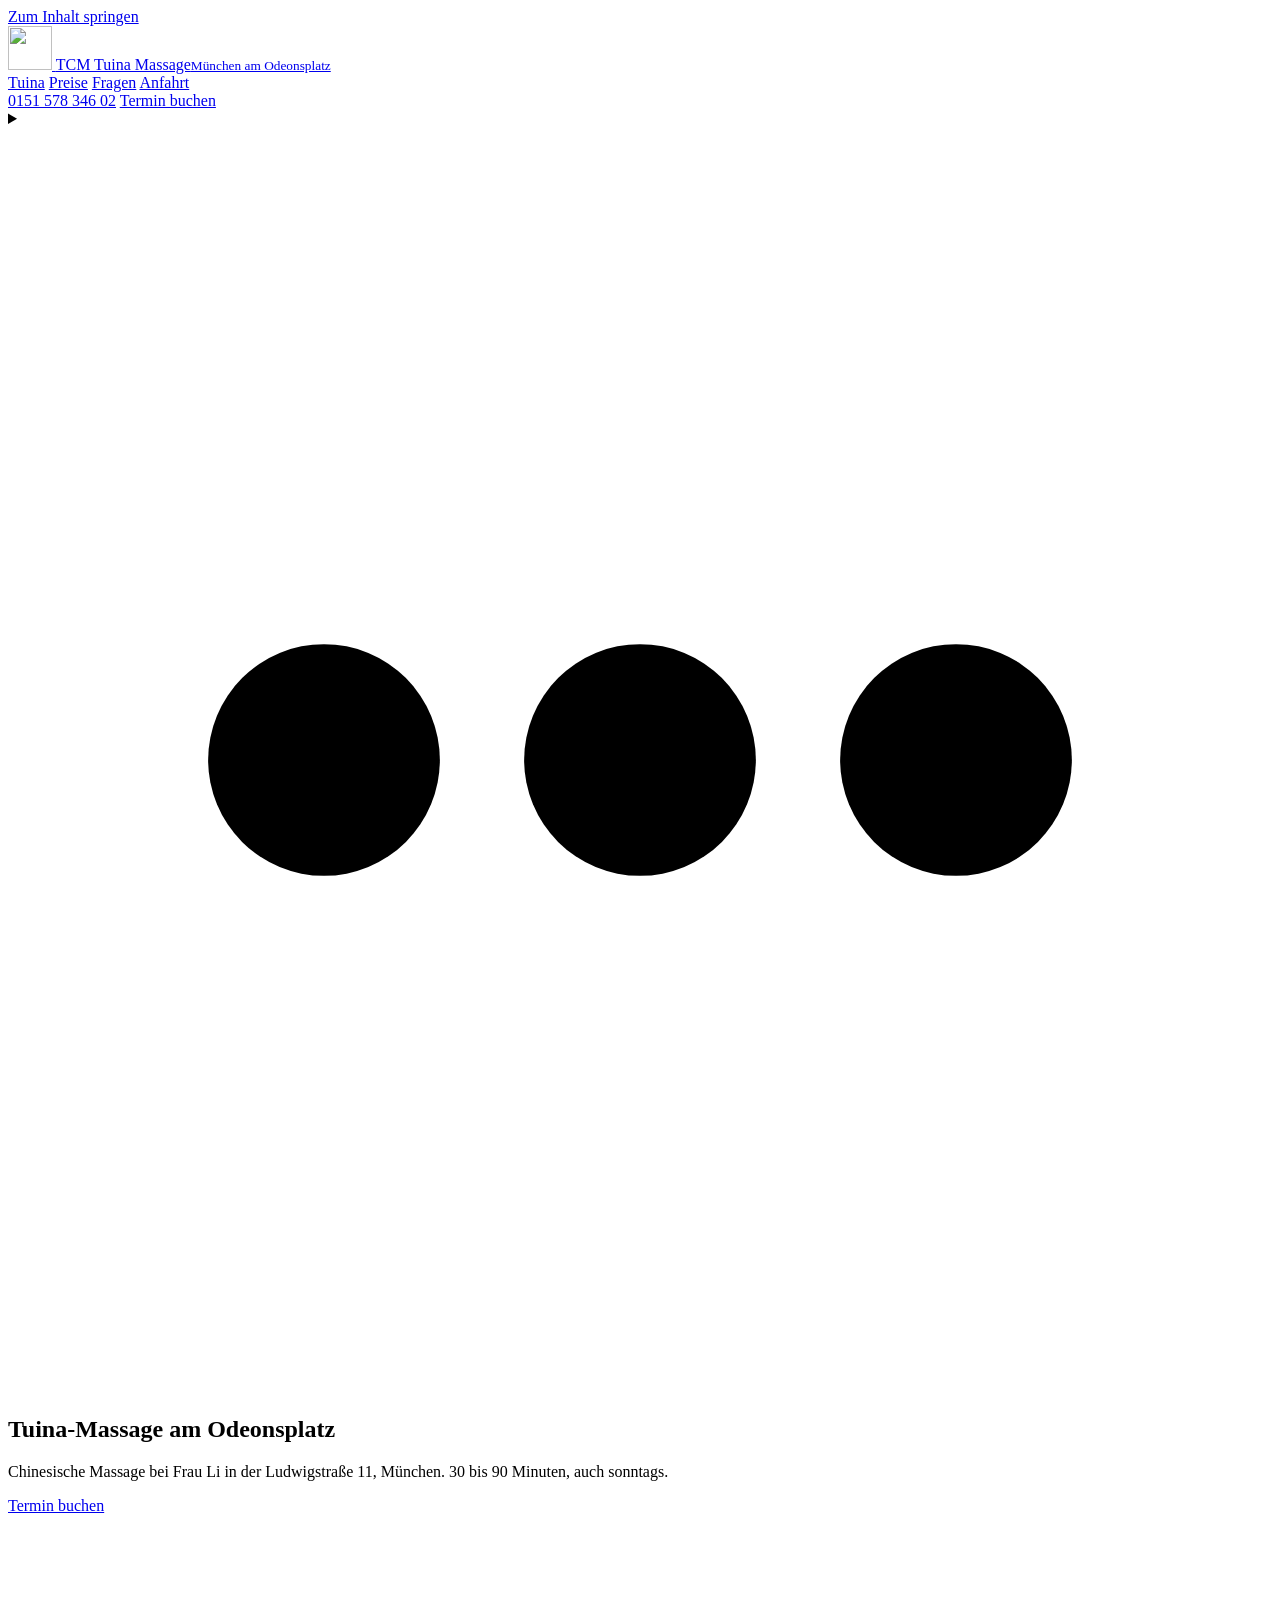
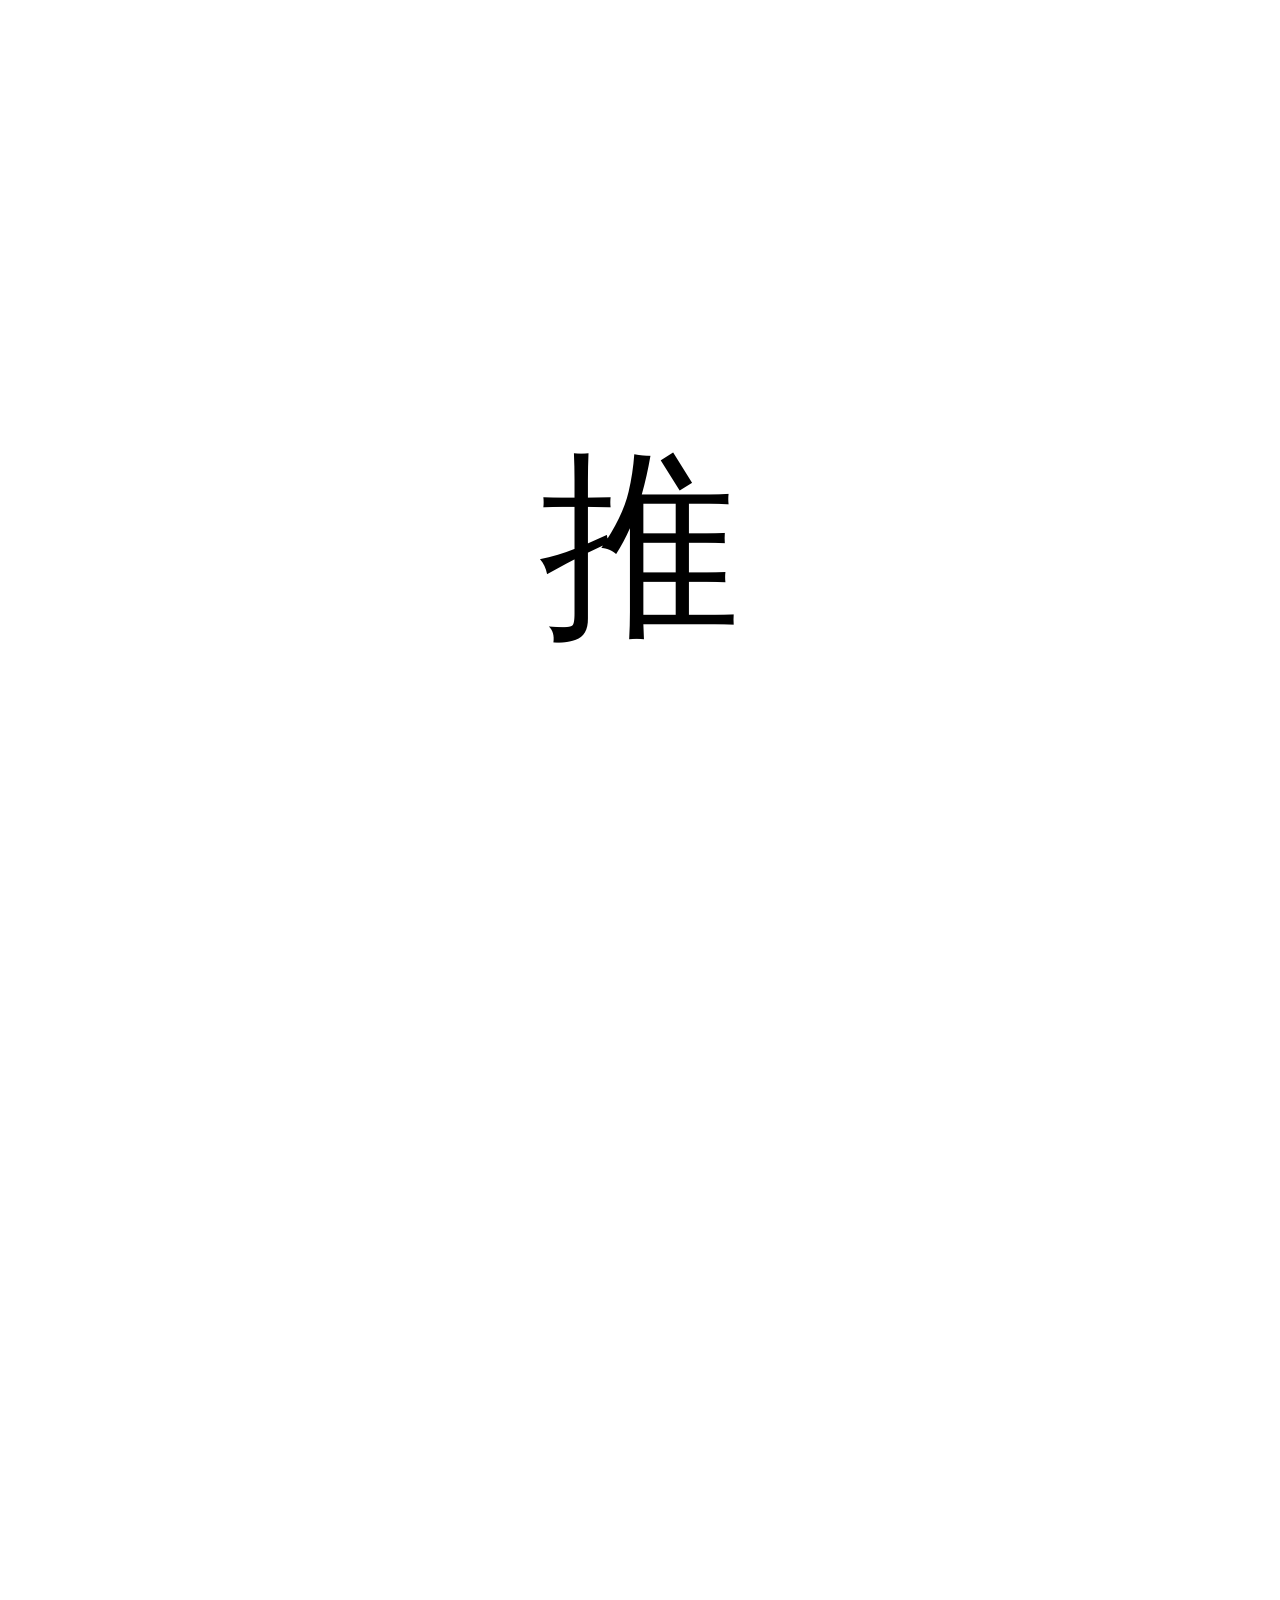
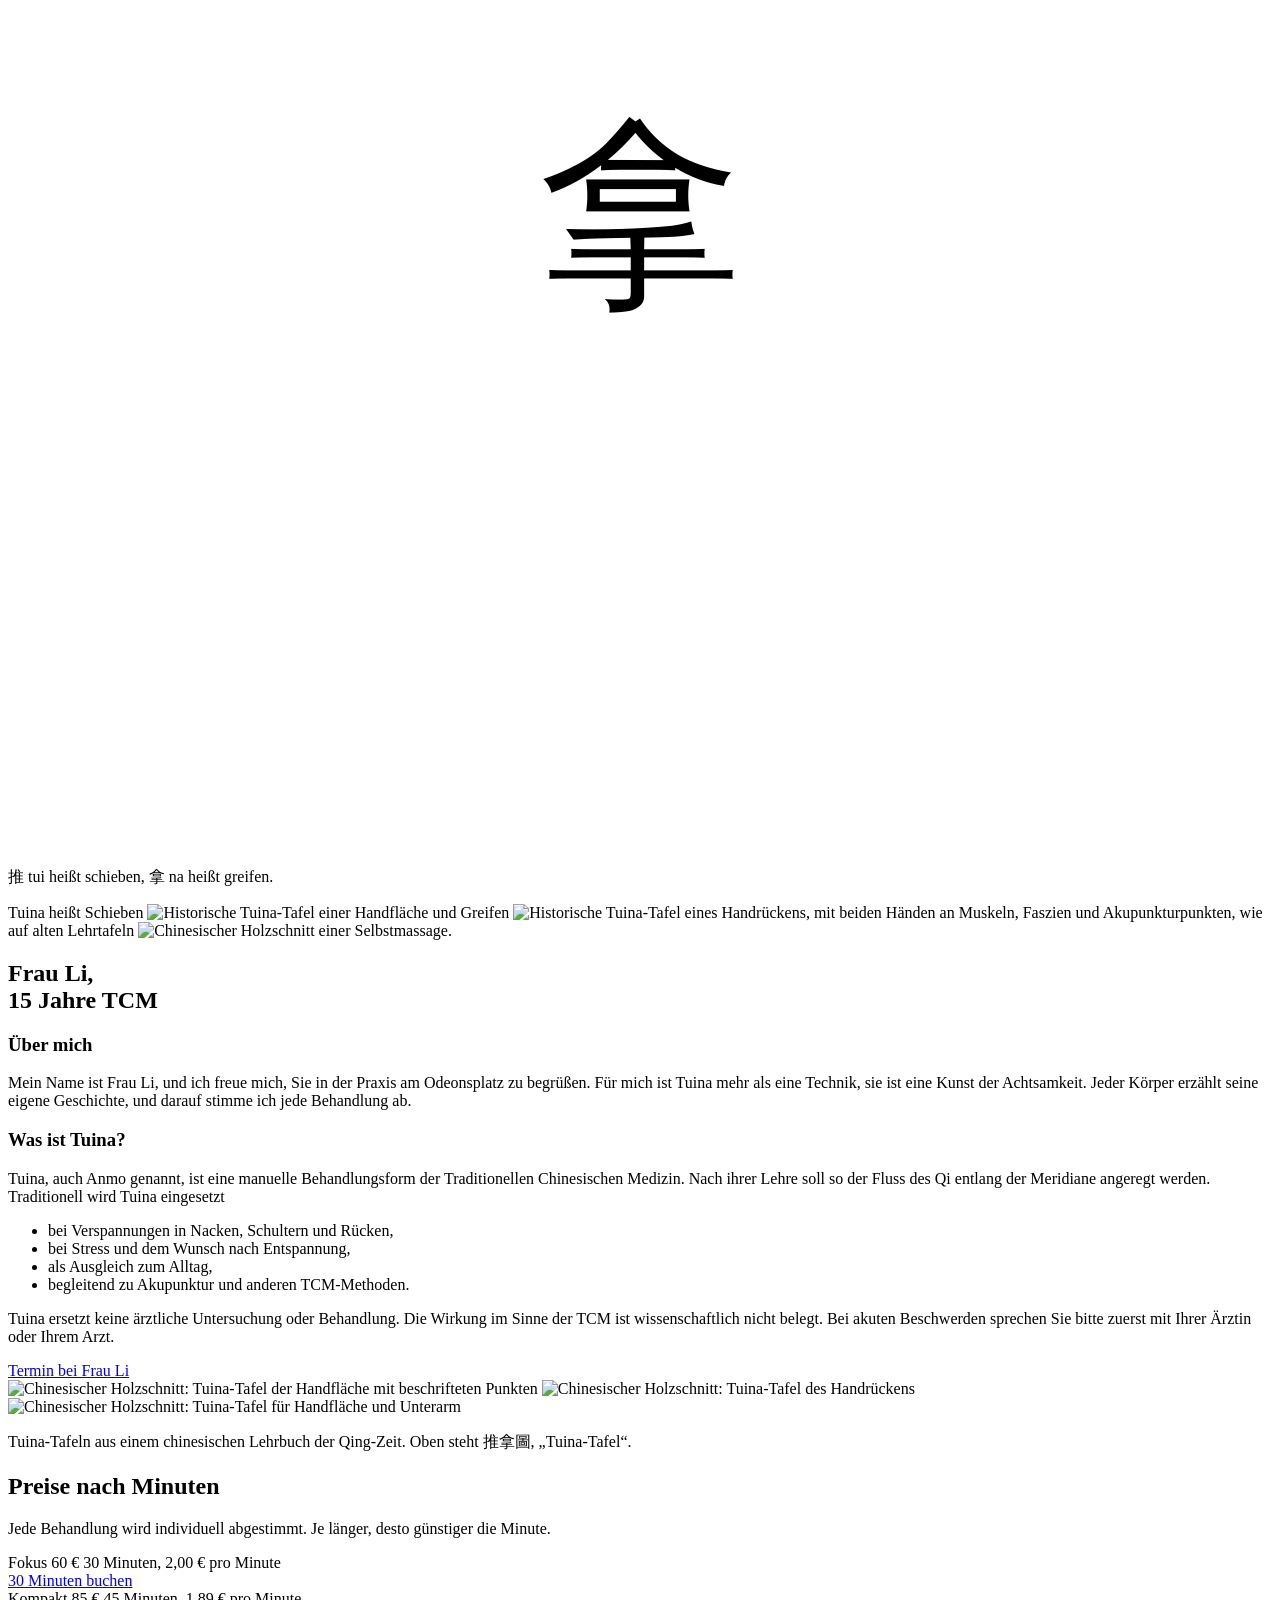
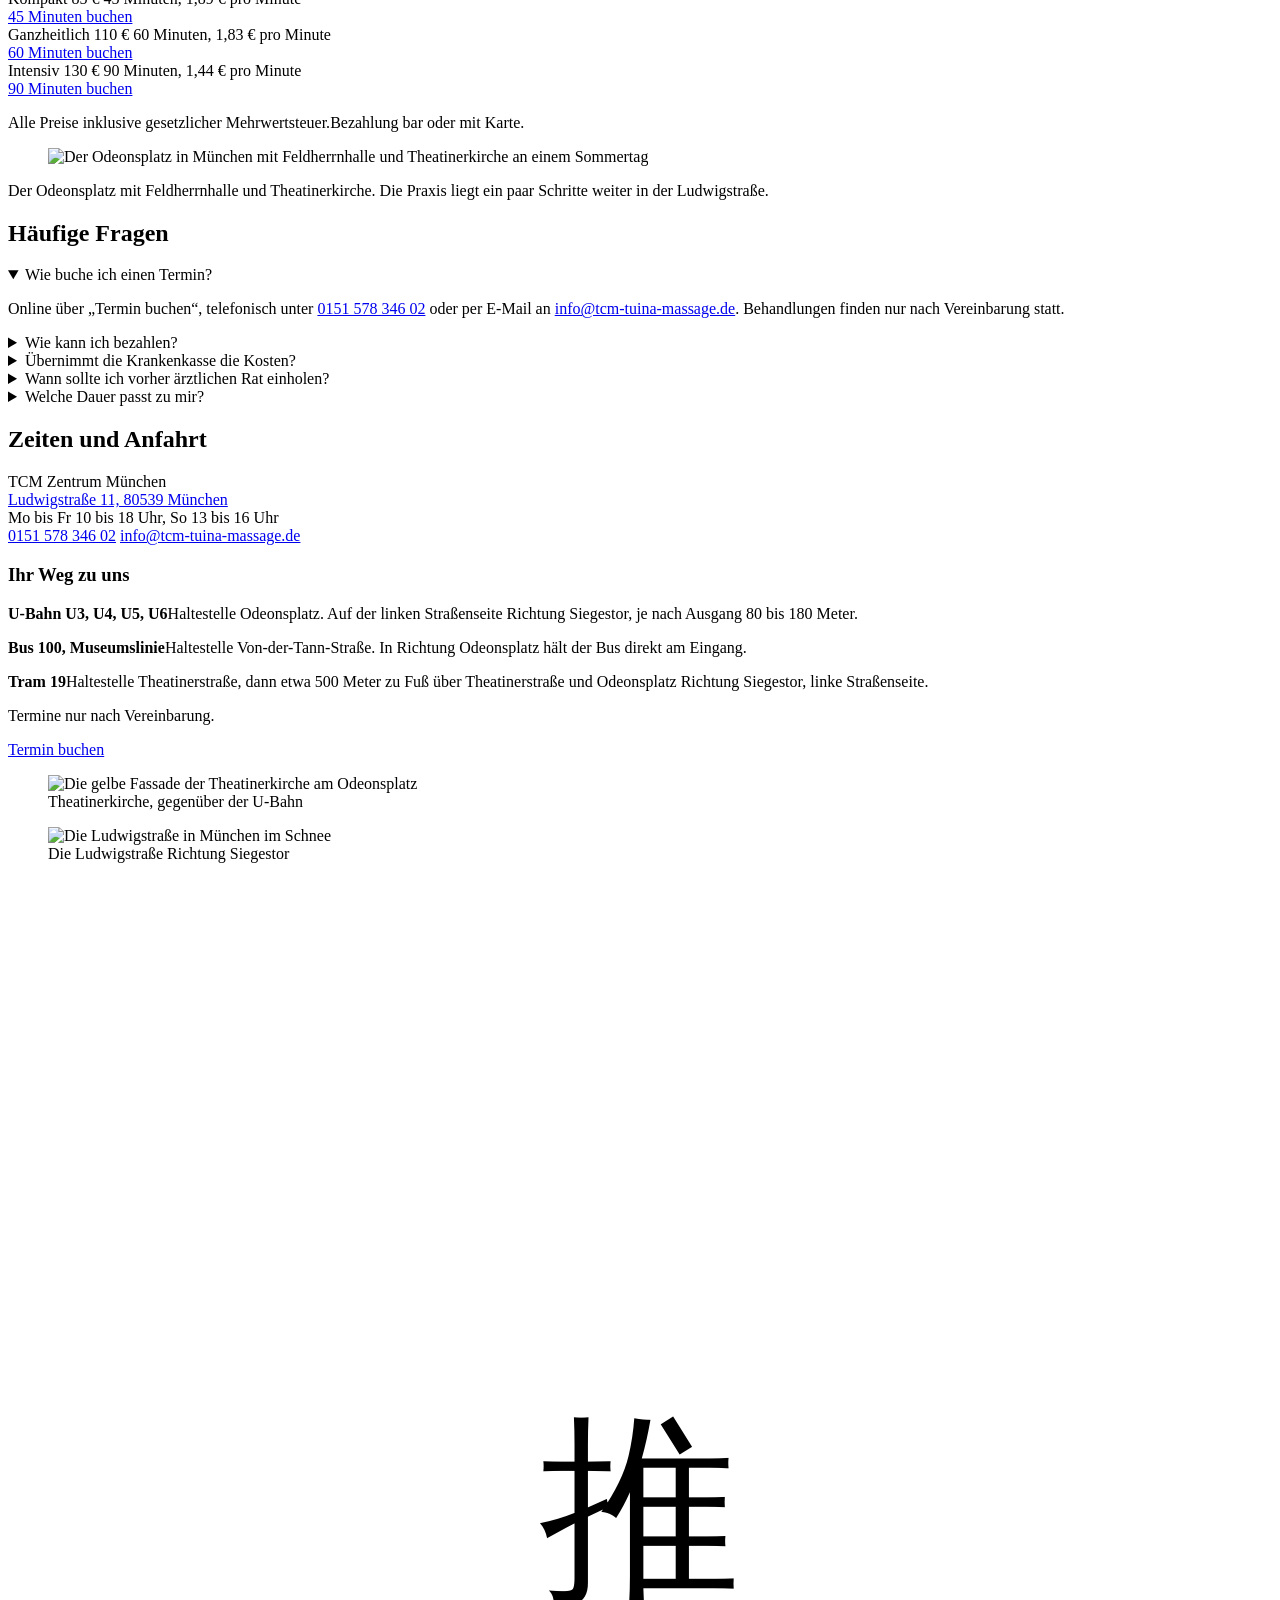
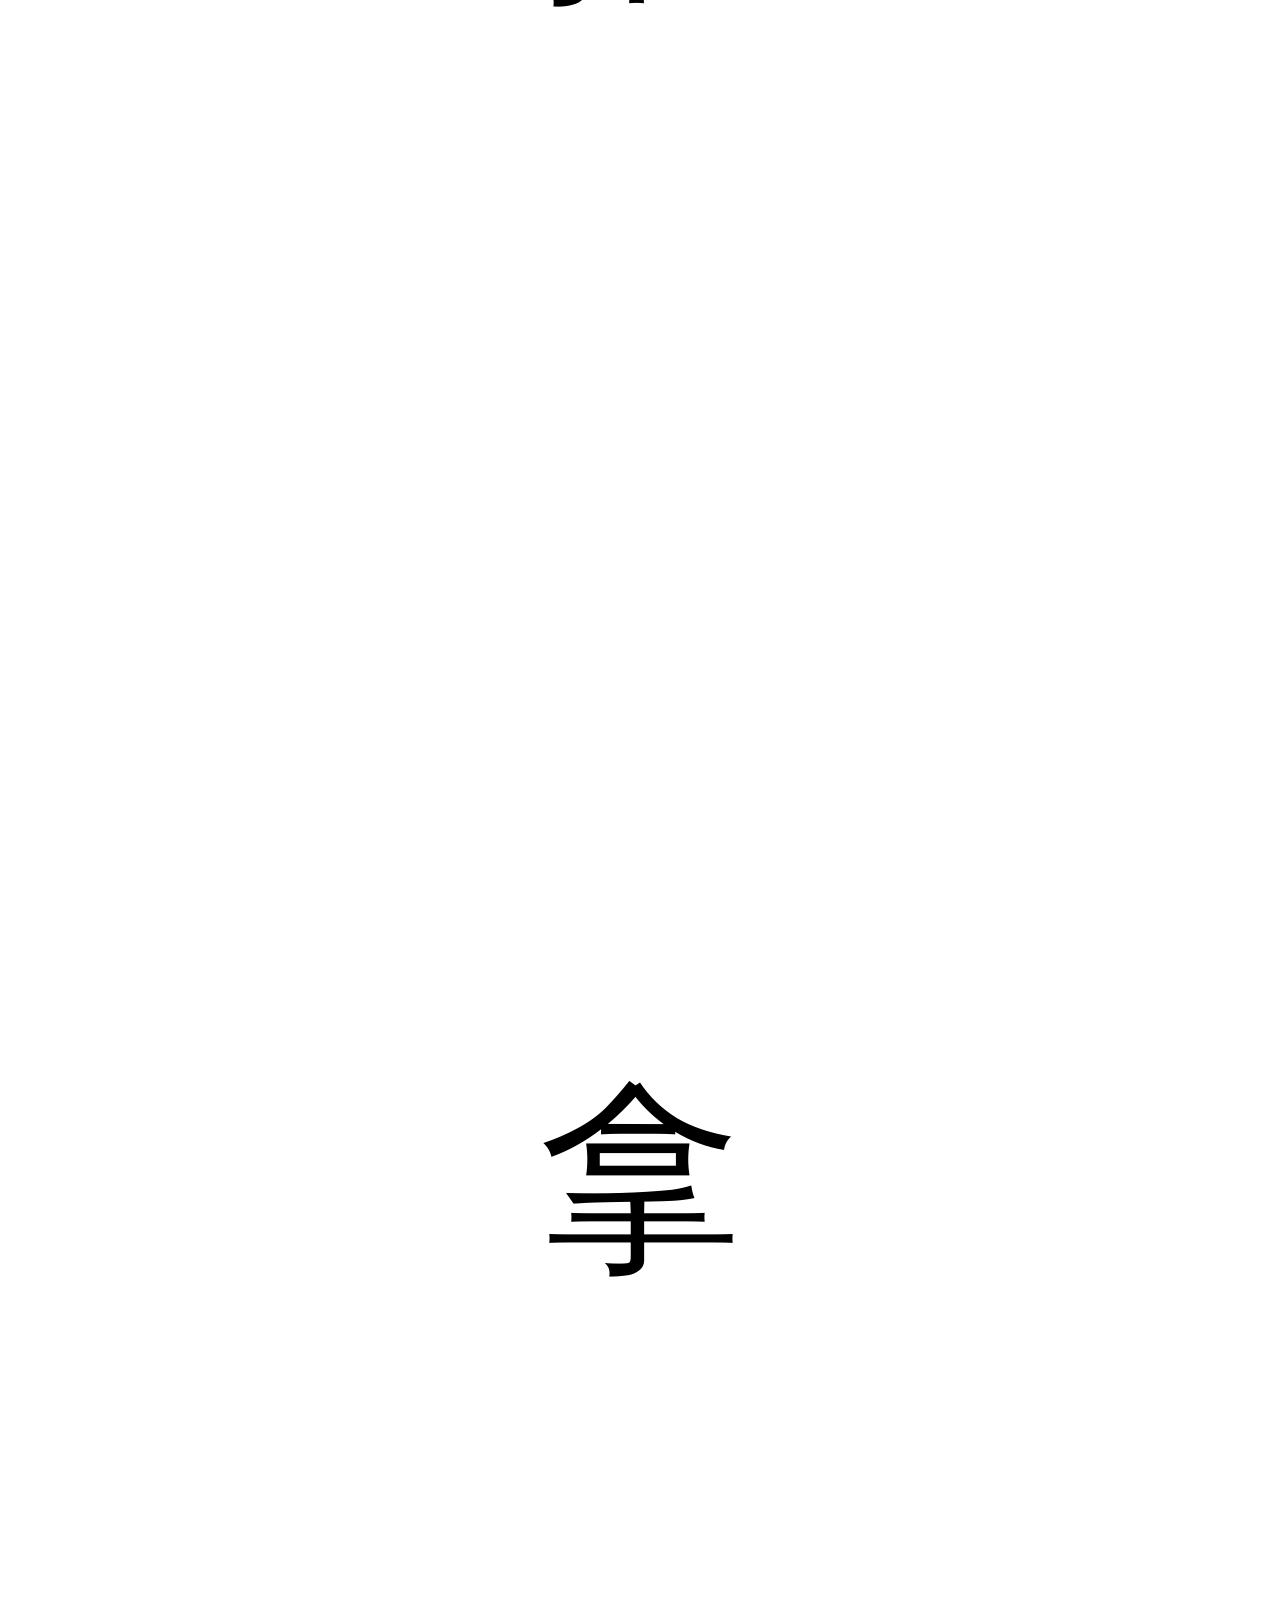
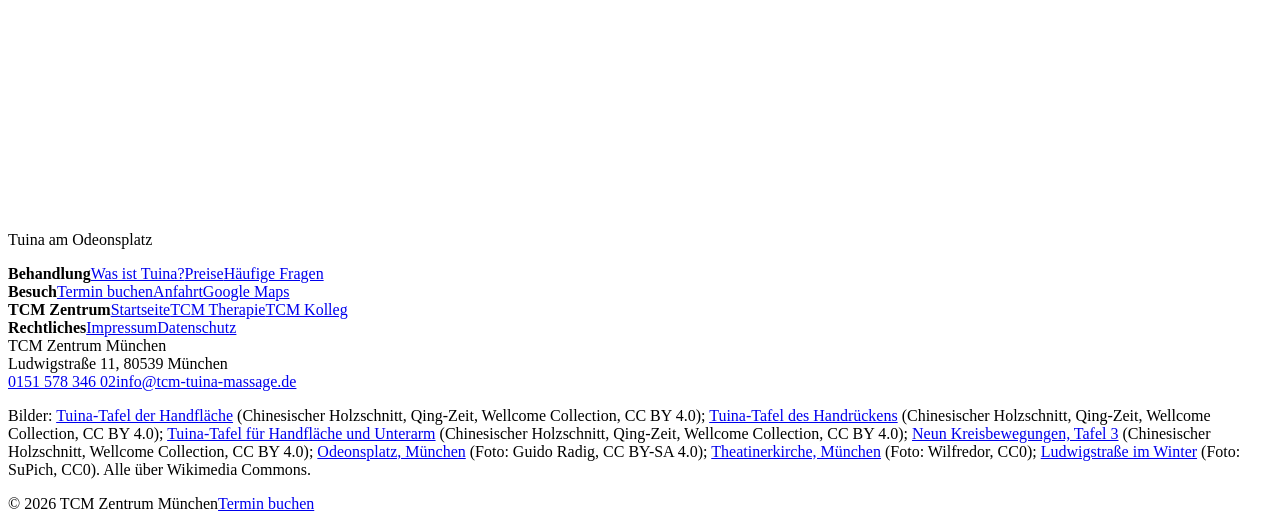
==== Website_1/index.html @ 33ef4fcd "Add files via upload" ====
<!doctype html>
<html lang="de">
<head>
<meta charset="utf-8">
<meta name="viewport" content="width=device-width, initial-scale=1">
<title>Tuina-Massage München am Odeonsplatz | TCM Zentrum München</title>
<meta name="description" content="Chinesische Tuina-Massage bei Frau Li in der Ludwigstraße 11 am Odeonsplatz. 30 bis 90 Minuten, online oder telefonisch buchen.">
<link rel="canonical" href="https://tcm-tuina-massage.de/">
<meta property="og:title" content="Tuina-Massage München am Odeonsplatz | TCM Zentrum München">
<meta property="og:description" content="Chinesische Tuina-Massage bei Frau Li in der Ludwigstraße 11 am Odeonsplatz. 30 bis 90 Minuten, online oder telefonisch buchen.">
<meta property="og:image" content="https://tcm-tuina-massage.de/assets/img/odeonsplatz.jpg">
<meta property="og:locale" content="de_DE">
<meta name="theme-color" content="#eef0f1">
<link rel="icon" href="/assets/img/tuina-logo.svg" type="image/svg+xml">
<link rel="preload" href="/assets/fonts/bricolage-latin-wght-normal.woff2" as="font" type="font/woff2" crossorigin>
<link rel="stylesheet" href="/assets/style.css">
<script type="application/ld+json">
{
  "@context": "https://schema.org",
  "@type": "HealthAndBeautyBusiness",
  "name": "TCM Tuina Massage im TCM Zentrum München",
  "url": "https://tcm-tuina-massage.de/",
  "image": "https://tcm-tuina-massage.de/assets/img/odeonsplatz.jpg",
  "logo": "https://tcm-tuina-massage.de/assets/img/tuina-logo.svg",
  "telephone": "+49 151 57834602",
  "email": "info@tcm-tuina-massage.de",
  "priceRange": "60 € bis 130 €",
  "paymentAccepted": "Bargeld, Karte",
  "address": { "@type": "PostalAddress", "streetAddress": "Ludwigstraße 11", "postalCode": "80539", "addressLocality": "München", "addressCountry": "DE" },
  "geo": { "@type": "GeoCoordinates", "latitude": 48.14502562430879, "longitude": 11.57844559690281 },
  "openingHoursSpecification": [
    { "@type": "OpeningHoursSpecification", "dayOfWeek": ["Monday","Tuesday","Wednesday","Thursday","Friday"], "opens": "10:00", "closes": "18:00" },
    { "@type": "OpeningHoursSpecification", "dayOfWeek": "Sunday", "opens": "13:00", "closes": "16:00" }
  ]
}
</script>
</head>
<body>
<a class="skip" href="#inhalt">Zum Inhalt springen</a>
<header class="site-head">
  <a class="mark" href="/" aria-label="TCM Tuina Massage, Startseite">
    <img src="/assets/img/tuina-logo.svg" alt="" width="44" height="44">
    <span>TCM Tuina Massage<small>München am Odeonsplatz</small></span>
  </a>
  <nav class="head-links" aria-label="Hauptnavigation">
    <a href="/#tuina">Tuina</a>
    <a href="/#preise">Preise</a>
    <a href="/#fragen">Fragen</a>
    <a href="/#anfahrt">Anfahrt</a>
  </nav>
  <a class="head-tel" href="tel:+4915157834602">0151 578 346 02</a>
  <a class="btn" href="/booking/" data-booking>Termin buchen</a>
  <details class="menu">
    <summary aria-label="Menü"><svg viewBox="0 0 24 24" fill="currentColor" aria-hidden="true"><circle cx="6" cy="12" r="2.2"/><circle cx="12" cy="12" r="2.2"/><circle cx="18" cy="12" r="2.2"/></svg></summary>
    <nav class="menu-panel" aria-label="Menü">
      <a href="/#tuina">Was ist Tuina?</a>
      <a href="/#preise">Preise</a>
      <a href="/#fragen">Häufige Fragen</a>
      <a href="/#anfahrt">Zeiten und Anfahrt</a>
      <a href="/booking/">Termin buchen</a>
      <a href="tel:+4915157834602">Anrufen: 0151 578 346 02</a>
      <span class="sep"></span>
      <a href="https://tcm-muenchen.com/">TCM Zentrum München</a>
      <a href="https://tcm-muenchen.com/tcm">TCM Therapie</a>
      <a href="https://tcm-muenchen.com/tcm-kolleg">TCM Kolleg</a>
      <span class="sep"></span>
      <a href="/impressum/">Impressum</a>
      <a href="/datenschutz/">Datenschutz</a>
    </nav>
  </details>
</header>
<main id="inhalt">

  <section class="hero" aria-labelledby="titel">
    <div class="hero-text">
      <h1 id="titel">Tuina-Massage am Odeonsplatz</h1>
      <p>Chinesische Massage bei Frau Li in der Ludwigstraße 11, München. 30 bis 90 Minuten, auch sonntags.</p>
      <a class="btn" href="/booking/" data-booking>Termin buchen</a>
    </div>
    <div class="orbs" aria-hidden="true">
      <div class="orb orb-tui"><svg class="glyph g-tui" viewBox="0 0 100 100" aria-hidden="true"><text x="50" y="50" text-anchor="middle" dominant-baseline="central">推</text></svg></div>
      <div class="orb orb-na"><svg class="glyph g-na" viewBox="0 0 100 100" aria-hidden="true"><text x="50" y="50" text-anchor="middle" dominant-baseline="central">拿</text></svg></div>
    </div>
    <p class="orb-key"><span class="han">推</span> tui heißt schieben, <span class="han">拿</span> na heißt greifen.</p>
  </section>

  <section class="statement" id="tuina" aria-label="Was Tuina bedeutet">
    <p data-reveal><span>Tuina heißt Schieben <span class="inline-pic"><img src="/assets/img/tuina-tafel-handflaeche.jpg" alt="Historische Tuina-Tafel einer Handfläche" width="80" height="80" style="object-position:50% 42%" loading="lazy" decoding="async"></span> und Greifen <span class="inline-pic"><img src="/assets/img/tuina-tafel-handruecken.jpg" alt="Historische Tuina-Tafel eines Handrückens" width="80" height="80" style="object-position:50% 38%" loading="lazy" decoding="async"></span>, mit beiden Händen an Muskeln, Faszien und Akupunkturpunkten, wie auf alten Lehrtafeln <span class="inline-pic"><img src="/assets/img/holzschnitt-selbstmassage.jpg" alt="Chinesischer Holzschnitt einer Selbstmassage" width="80" height="80" style="object-position:50% 45%" loading="lazy" decoding="async"></span>.</span></p>
  </section>

  <section class="panel" aria-labelledby="li">
    <h2 id="li">Frau Li,<br>15 Jahre TCM</h2>
    <div class="panel-text" data-reveal>
      <div>
        <h3>Über mich</h3>
        <p>Mein Name ist Frau Li, und ich freue mich, Sie in der Praxis am Odeonsplatz zu begrüßen. Für mich ist Tuina mehr als eine Technik, sie ist eine Kunst der Achtsamkeit. Jeder Körper erzählt seine eigene Geschichte, und darauf stimme ich jede Behandlung ab.</p>
      </div>
      <div>
        <h3>Was ist Tuina?</h3>
        <p>Tuina, auch Anmo genannt, ist eine manuelle Behandlungsform der Traditionellen Chinesischen Medizin. Nach ihrer Lehre soll so der Fluss des Qi entlang der Meridiane angeregt werden. Traditionell wird Tuina eingesetzt</p>
        <ul class="points">
          <li>bei Verspannungen in Nacken, Schultern und Rücken,</li>
          <li>bei Stress und dem Wunsch nach Entspannung,</li>
          <li>als Ausgleich zum Alltag,</li>
          <li>begleitend zu Akupunktur und anderen TCM-Methoden.</li>
        </ul>
        <p class="note">Tuina ersetzt keine ärztliche Untersuchung oder Behandlung. Die Wirkung im Sinne der TCM ist wissenschaftlich nicht belegt. Bei akuten Beschwerden sprechen Sie bitte zuerst mit Ihrer Ärztin oder Ihrem Arzt.</p>
      </div>
      <a class="btn btn-light" href="/booking/" data-booking>Termin bei Frau Li</a>
    </div>
    <div class="chart" data-crossfade>
      <img src="/assets/img/tuina-tafel-handflaeche.jpg" alt="Chinesischer Holzschnitt: Tuina-Tafel der Handfläche mit beschrifteten Punkten" width="933" height="1400" loading="lazy" decoding="async">
      <img src="/assets/img/tuina-tafel-handruecken.jpg" alt="Chinesischer Holzschnitt: Tuina-Tafel des Handrückens" width="933" height="1400" loading="lazy" decoding="async">
      <img src="/assets/img/tuina-tafel-unterarm.jpg" alt="Chinesischer Holzschnitt: Tuina-Tafel für Handfläche und Unterarm" width="933" height="1400" loading="lazy" decoding="async">
    </div>
    <p class="chart-caption">Tuina-Tafeln aus einem chinesischen Lehrbuch der Qing-Zeit. Oben steht <span class="han">推拿圖</span>, „Tuina-Tafel“.</p>
  </section>

  <section class="prices" id="preise" aria-labelledby="preise-titel">
    <div class="price-row" data-reveal>
      <div class="price-head">
        <h2 id="preise-titel">Preise nach Minuten</h2>
        <p>Jede Behandlung wird individuell abgestimmt. Je länger, desto günstiger die Minute.</p>
      </div>
      <div class="tile t30">
        <div class="tile-body">
          <span class="name">Fokus</span>
          <span class="amount">60 €</span>
          <span class="per">30 Minuten, 2,00 € pro Minute</span>
        </div>
        <a class="tile-btn" href="/booking/" data-booking>30 Minuten buchen</a>
      </div>
      <div class="tile t45">
        <div class="tile-body">
          <span class="name">Kompakt</span>
          <span class="amount">85 €</span>
          <span class="per">45 Minuten, 1,89 € pro Minute</span>
        </div>
        <a class="tile-btn" href="/booking/" data-booking>45 Minuten buchen</a>
      </div>
      <div class="tile t60">
        <div class="tile-body">
          <span class="name">Ganzheitlich</span>
          <span class="amount">110 €</span>
          <span class="per">60 Minuten, 1,83 € pro Minute</span>
        </div>
        <a class="tile-btn" href="/booking/" data-booking>60 Minuten buchen</a>
      </div>
      <div class="tile t90">
        <div class="tile-body">
          <span class="name">Intensiv</span>
          <span class="amount">130 €</span>
          <span class="per">90 Minuten, 1,44 € pro Minute</span>
        </div>
        <a class="tile-btn" href="/booking/" data-booking>90 Minuten buchen</a>
      </div>
    </div>
    <p class="price-foot"><span>Alle Preise inklusive gesetzlicher Mehrwertsteuer.</span><span>Bezahlung bar oder mit Karte.</span></p>
  </section>

  <figure class="band">
    <img src="/assets/img/odeonsplatz.jpg" alt="Der Odeonsplatz in München mit Feldherrnhalle und Theatinerkirche an einem Sommertag" width="1800" height="880" loading="lazy" decoding="async">
  </figure>
  <p class="price-foot band-note">Der Odeonsplatz mit Feldherrnhalle und Theatinerkirche. Die Praxis liegt ein paar Schritte weiter in der Ludwigstraße.</p>

  <section class="faq" id="fragen" aria-labelledby="fragen-titel">
    <div class="faq-inner">
      <h2 id="fragen-titel">Häufige Fragen</h2>
      <div class="cards" data-reveal>
        <div class="card"><span class="tab" aria-hidden="true"></span>
          <details name="fragen" open><summary>Wie buche ich einen Termin?</summary><p>Online über „Termin buchen“, telefonisch unter <a href="tel:+4915157834602">0151 578 346 02</a> oder per E-Mail an <a href="mailto:info@tcm-tuina-massage.de">info@tcm-tuina-massage.de</a>. Behandlungen finden nur nach Vereinbarung statt.</p></details>
        </div>
        <div class="card"><span class="tab" aria-hidden="true"></span>
          <details name="fragen"><summary>Wie kann ich bezahlen?</summary><p>Direkt in der Praxis, bar oder mit Karte. Alle Preise enthalten die gesetzliche Mehrwertsteuer.</p></details>
        </div>
        <div class="card"><span class="tab" aria-hidden="true"></span>
          <details name="fragen"><summary>Übernimmt die Krankenkasse die Kosten?</summary><p>Gesetzliche Krankenkassen übernehmen die Kosten für eine Tuina-Massage in der Regel nicht. Ob eine private Kranken- oder Zusatzversicherung einen Teil erstattet, erfahren Sie direkt bei Ihrer Versicherung.</p></details>
        </div>
        <div class="card"><span class="tab" aria-hidden="true"></span>
          <details name="fragen"><summary>Wann sollte ich vorher ärztlichen Rat einholen?</summary><p>Bei Fieber, akuten Entzündungen, frischen Verletzungen, Hauterkrankungen im Behandlungsbereich, in der Schwangerschaft oder bei ernsthaften Vorerkrankungen klären Sie bitte vor dem Termin mit Ihrer Ärztin oder Ihrem Arzt, ob eine Massage für Sie geeignet ist.</p></details>
        </div>
        <div class="card"><span class="tab" aria-hidden="true"></span>
          <details name="fragen"><summary>Welche Dauer passt zu mir?</summary><p>30 Minuten eignen sich, wenn Sie sich auf einen Bereich konzentrieren möchten. Mit 60 oder 90 Minuten bleibt Zeit für eine ganzheitliche Behandlung. Am Telefon beraten wir Sie gern.</p></details>
        </div>
      </div>
    </div>
  </section>

  <section class="visit" id="anfahrt" aria-labelledby="anfahrt-titel">
    <h2 id="anfahrt-titel">Zeiten und Anfahrt</h2>
    <div class="rows" data-reveal>
      <div class="row">TCM Zentrum München</div>
      <a href="https://www.google.de/maps/place/48.14502562430879N+11.57844559690281E" rel="noopener">Ludwigstraße 11, 80539 München</a>
      <div class="row row-hours"><span>Mo bis Fr 10 bis 18 Uhr, So 13 bis 16 Uhr</span><span class="today" data-today hidden></span></div>
      <a href="tel:+4915157834602">0151 578 346 02</a>
      <a href="mailto:info@tcm-tuina-massage.de">info@tcm-tuina-massage.de</a>
    </div>
    <div class="way">
      <div class="way-text" data-reveal>
        <h3>Ihr Weg zu uns</h3>
        <p><b>U-Bahn U3, U4, U5, U6</b>Haltestelle Odeonsplatz. Auf der linken Straßenseite Richtung Siegestor, je nach Ausgang 80 bis 180 Meter.</p>
        <p><b>Bus 100, Museumslinie</b>Haltestelle Von-der-Tann-Straße. In Richtung Odeonsplatz hält der Bus direkt am Eingang.</p>
        <p><b>Tram 19</b>Haltestelle Theatinerstraße, dann etwa 500 Meter zu Fuß über Theatinerstraße und Odeonsplatz Richtung Siegestor, linke Straßenseite.</p>
        <p>Termine nur nach Vereinbarung.</p>
        <a class="btn" href="/booking/" data-booking>Termin buchen</a>
      </div>
      <div class="way-pics" data-reveal>
        <figure><div class="circle"><img src="/assets/img/theatinerkirche.jpg" alt="Die gelbe Fassade der Theatinerkirche am Odeonsplatz" width="1215" height="1400" loading="lazy" decoding="async"></div><figcaption>Theatinerkirche, gegenüber der U-Bahn</figcaption></figure>
        <figure><div class="circle"><img src="/assets/img/ludwigstrasse-winter.jpg" alt="Die Ludwigstraße in München im Schnee" width="1800" height="1350" loading="lazy" decoding="async"></div><figcaption>Die Ludwigstraße Richtung Siegestor</figcaption></figure>
      </div>
    </div>
  </section>

</main>
<footer class="site-foot">
  <div class="foot-top">
  <div class="foot-mark" aria-hidden="true">
    <span class="m-tui"><svg class="glyph g-tui" viewBox="0 0 100 100" aria-hidden="true"><text x="50" y="50" text-anchor="middle" dominant-baseline="central">推</text></svg></span><span class="m-na"><svg class="glyph g-na" viewBox="0 0 100 100" aria-hidden="true"><text x="50" y="50" text-anchor="middle" dominant-baseline="central">拿</text></svg></span>
  </div>
  <p class="foot-word">Tuina am Odeonsplatz</p>
  </div>
  <div class="foot-cols">
    <div class="foot-col"><b>Behandlung</b><a href="/#tuina">Was ist Tuina?</a><a href="/#preise">Preise</a><a href="/#fragen">Häufige Fragen</a></div>
    <div class="foot-col"><b>Besuch</b><a href="/booking/">Termin buchen</a><a href="/#anfahrt">Anfahrt</a><a href="https://www.google.de/maps/place/48.14502562430879N+11.57844559690281E" rel="noopener">Google Maps</a></div>
    <div class="foot-col"><b>TCM Zentrum</b><a href="https://tcm-muenchen.com/">Startseite</a><a href="https://tcm-muenchen.com/tcm">TCM Therapie</a><a href="https://tcm-muenchen.com/tcm-kolleg">TCM Kolleg</a></div>
    <div class="foot-col"><b>Rechtliches</b><a href="/impressum/">Impressum</a><a href="/datenschutz/">Datenschutz</a></div>
    <div class="foot-addr">TCM Zentrum München<br>Ludwigstraße 11, 80539 München<br><a href="tel:+4915157834602">0151 578 346 02</a><a href="mailto:info@tcm-tuina-massage.de">info@tcm-tuina-massage.de</a></div>
  </div>
  <p class="credits">Bilder: <a href="https://commons.wikimedia.org/w/index.php?curid=36079960" rel="noopener">Tuina-Tafel der Handfläche</a> (Chinesischer Holzschnitt, Qing-Zeit, Wellcome Collection, CC BY 4.0); <a href="https://commons.wikimedia.org/w/index.php?curid=36079994" rel="noopener">Tuina-Tafel des Handrückens</a> (Chinesischer Holzschnitt, Qing-Zeit, Wellcome Collection, CC BY 4.0); <a href="https://commons.wikimedia.org/w/index.php?curid=36079980" rel="noopener">Tuina-Tafel für Handfläche und Unterarm</a> (Chinesischer Holzschnitt, Qing-Zeit, Wellcome Collection, CC BY 4.0); <a href="https://commons.wikimedia.org/w/index.php?curid=36094253" rel="noopener">Neun Kreisbewegungen, Tafel 3</a> (Chinesischer Holzschnitt, Wellcome Collection, CC BY 4.0); <a href="https://commons.wikimedia.org/w/index.php?curid=81074693" rel="noopener">Odeonsplatz, München</a> (Foto: Guido Radig, CC BY-SA 4.0); <a href="https://commons.wikimedia.org/wiki/File:Exterior_of_Theatinerkirche,_Munich.jpg" rel="noopener">Theatinerkirche, München</a> (Foto: Wilfredor, CC0); <a href="https://commons.wikimedia.org/w/index.php?curid=160784165" rel="noopener">Ludwigstraße im Winter</a> (Foto: SuPich, CC0). Alle über Wikimedia Commons.</p>
  <div class="foot-last"><span>© 2026 TCM Zentrum München</span><a class="btn btn-light" href="/booking/" data-booking>Termin buchen</a></div>
</footer>

<dialog class="booking" id="booking" aria-labelledby="booking-title">
  <div class="booking-inner">
    <div class="booking-bar">
      <div><b id="booking-title">Online-Termin buchen</b><small>Buchungssystem der cituro GmbH, siehe <a href="/datenschutz/#buchung">Datenschutz</a></small></div>
      <button class="booking-close" type="button" data-booking-close aria-label="Schließen"><svg viewBox="0 0 24 24" fill="none" stroke="currentColor" stroke-width="2.4" stroke-linecap="round" aria-hidden="true"><path d="M5 5l14 14M19 5L5 19"/></svg></button>
    </div>
    <iframe title="Online-Terminbuchung TCM Tuina Massage" data-src="https://app.cituro.com/booking/tcm-tuina-massage"></iframe>
  </div>
</dialog>
<script src="/assets/main.js" defer></script>
</body>
</html>
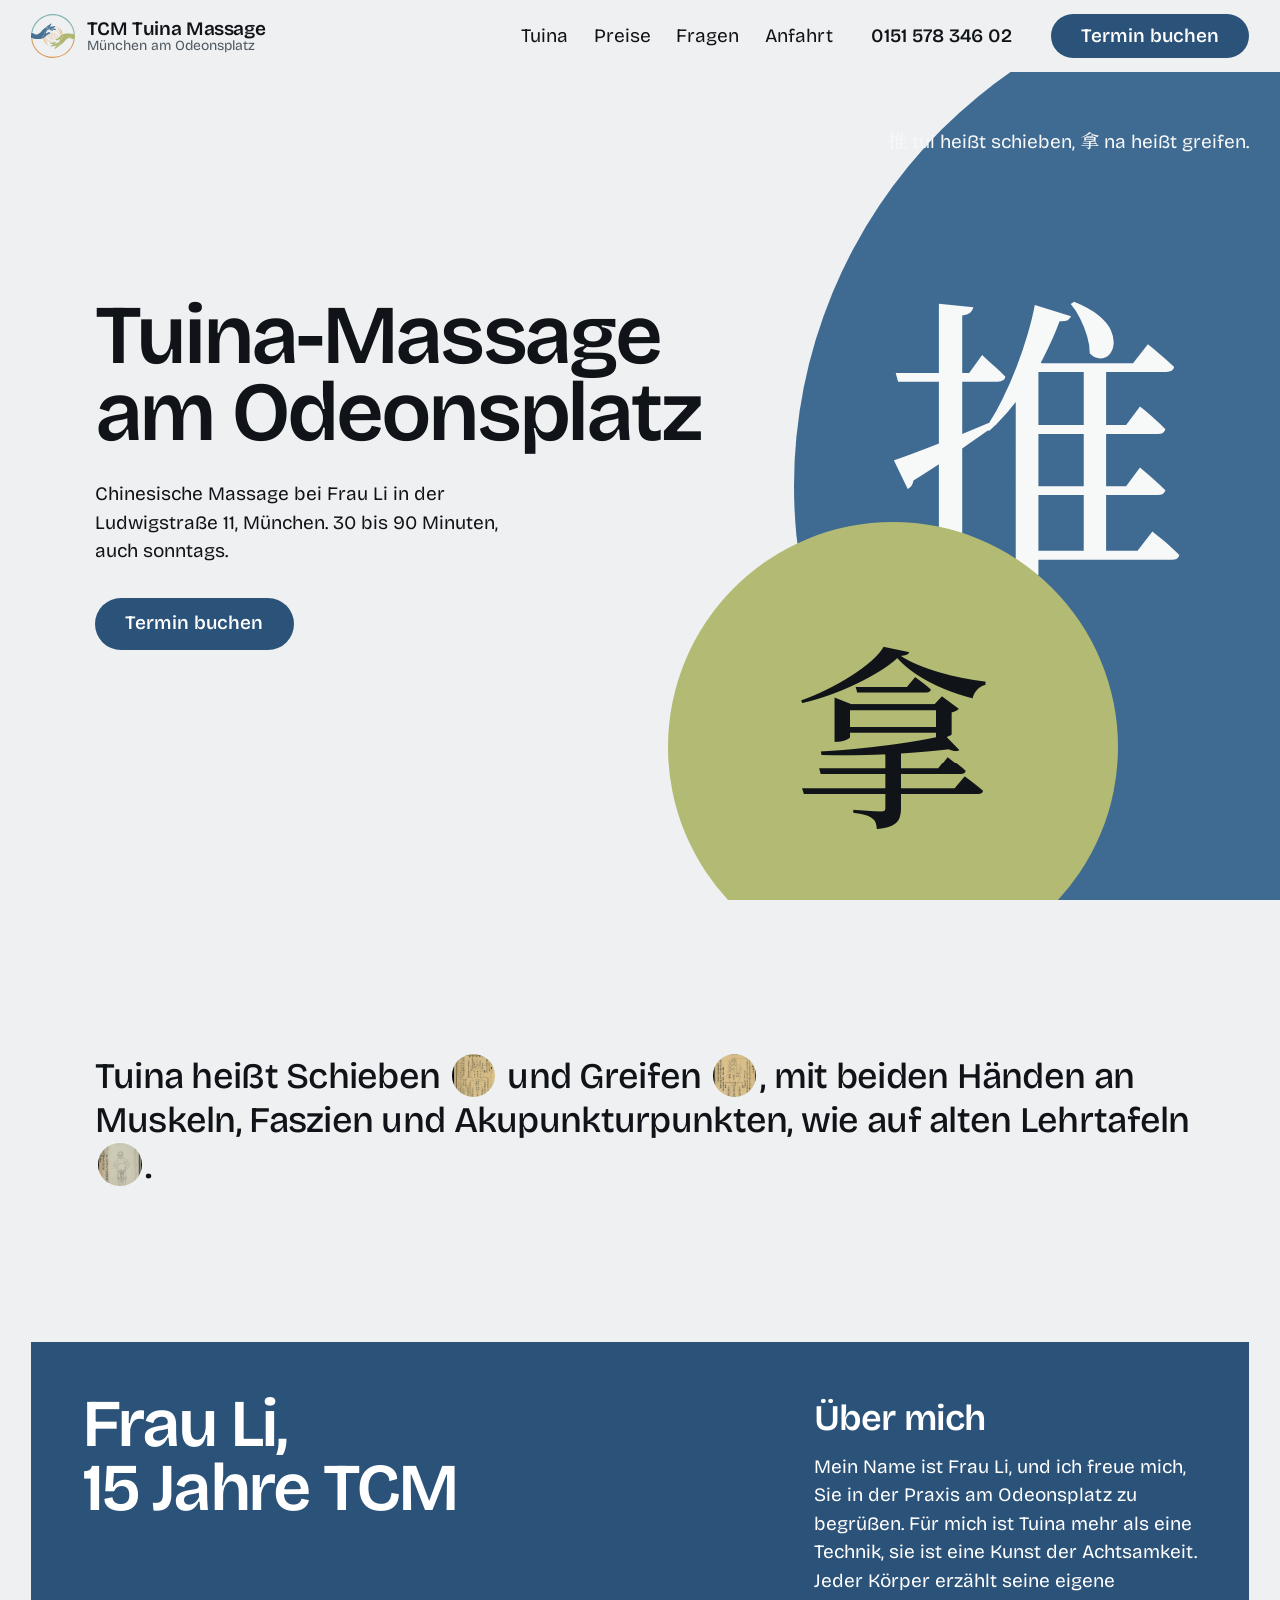
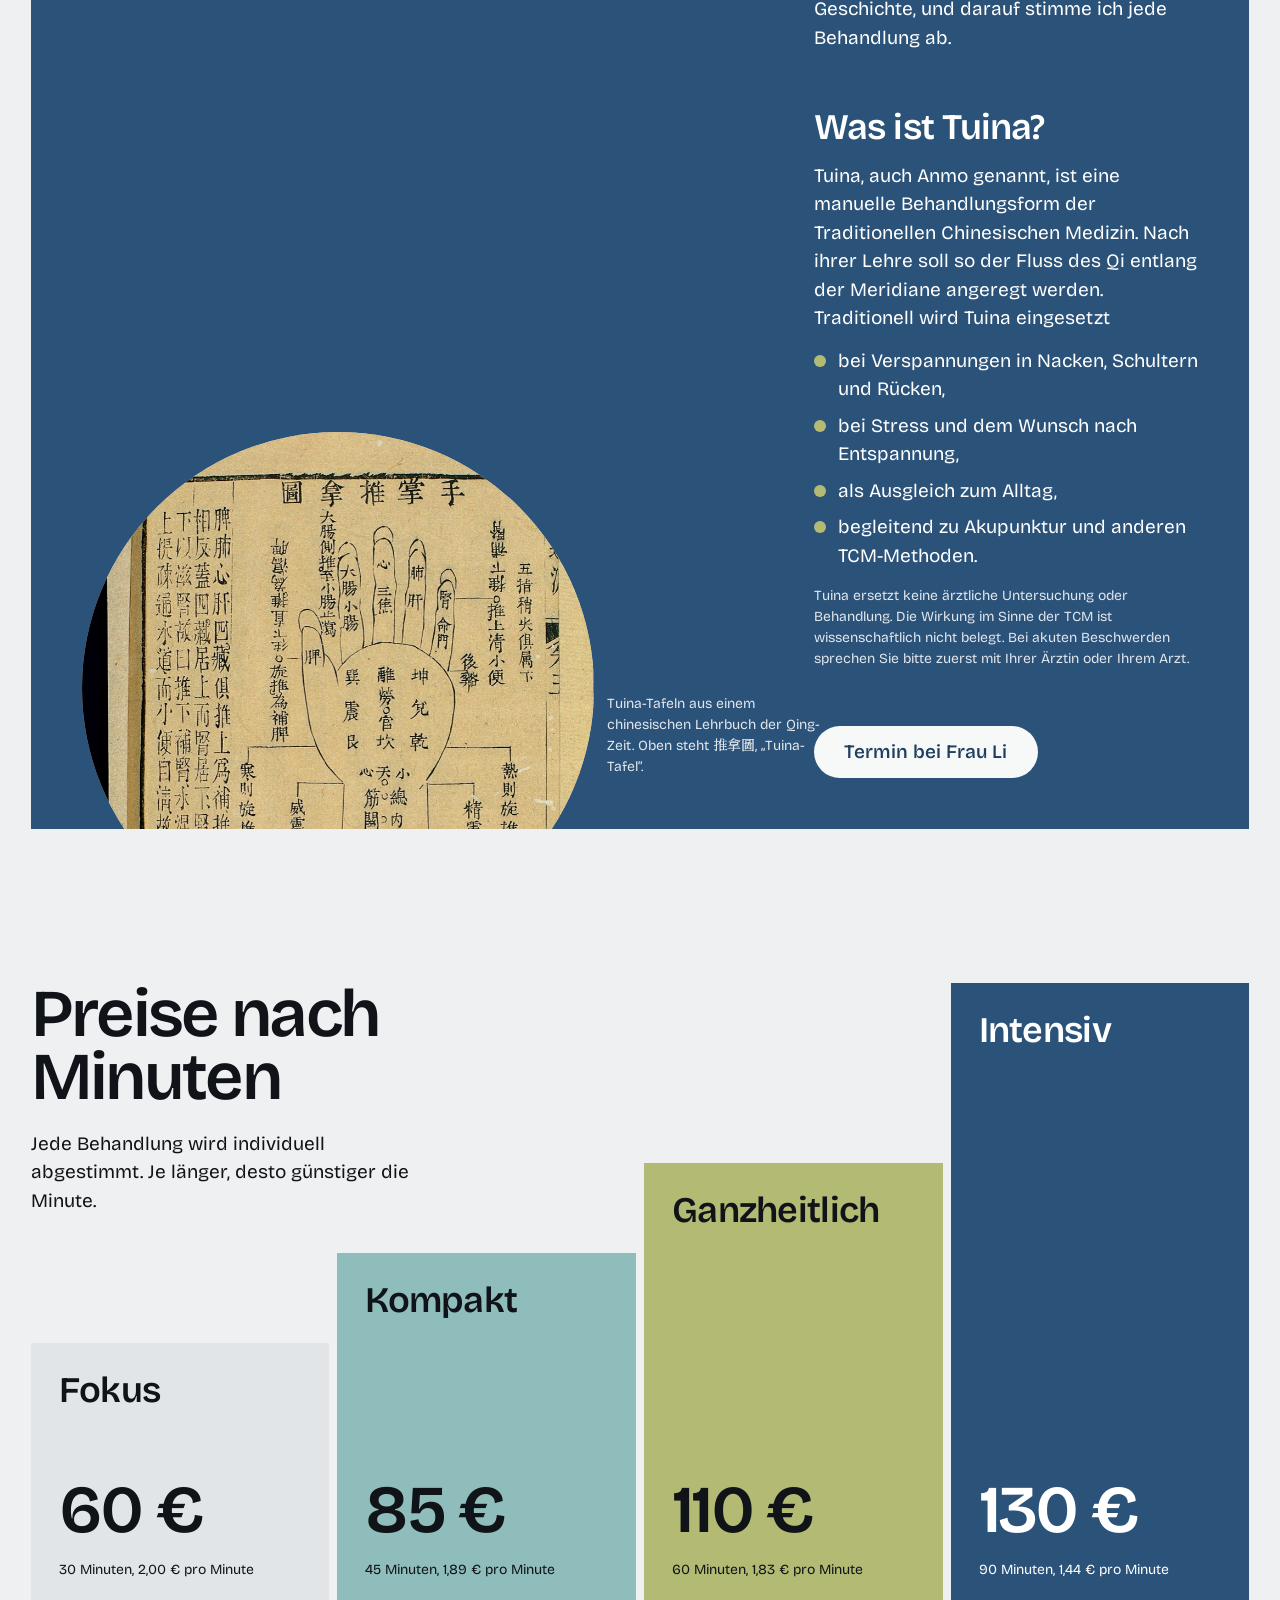
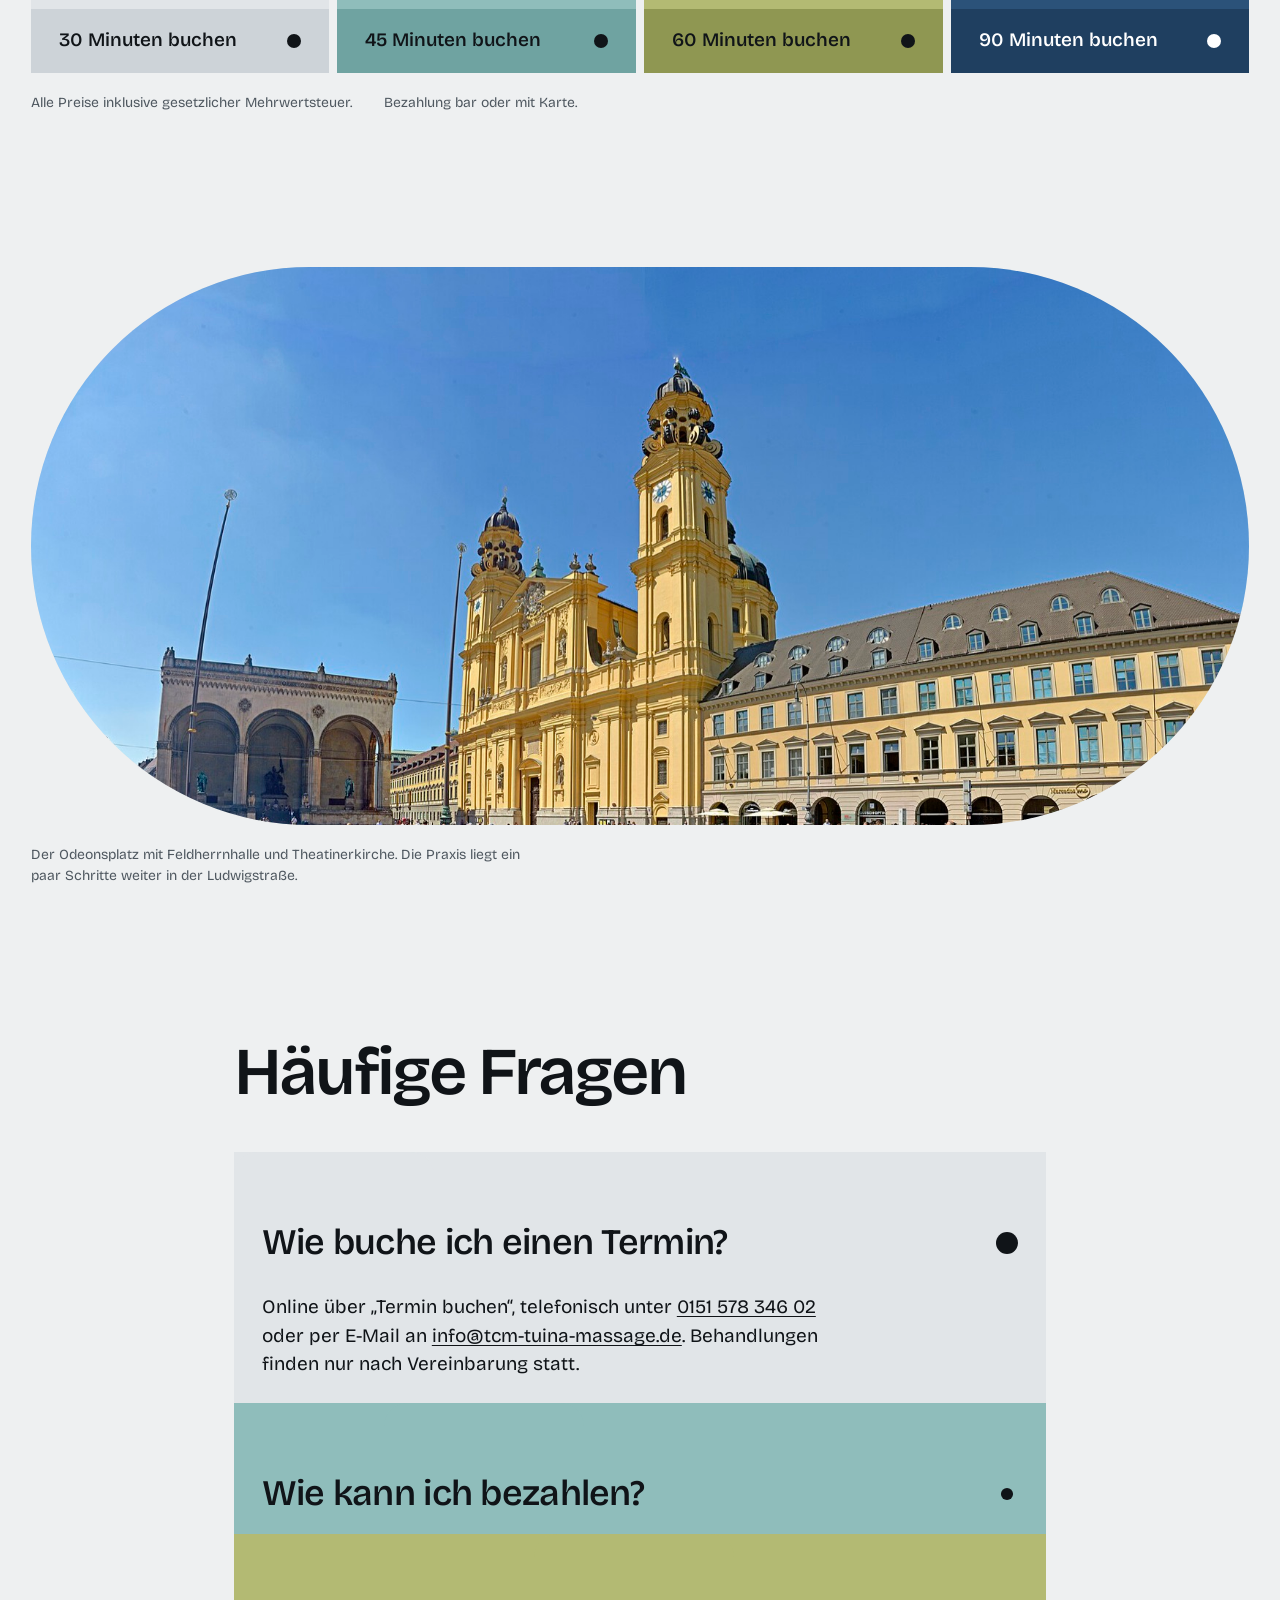
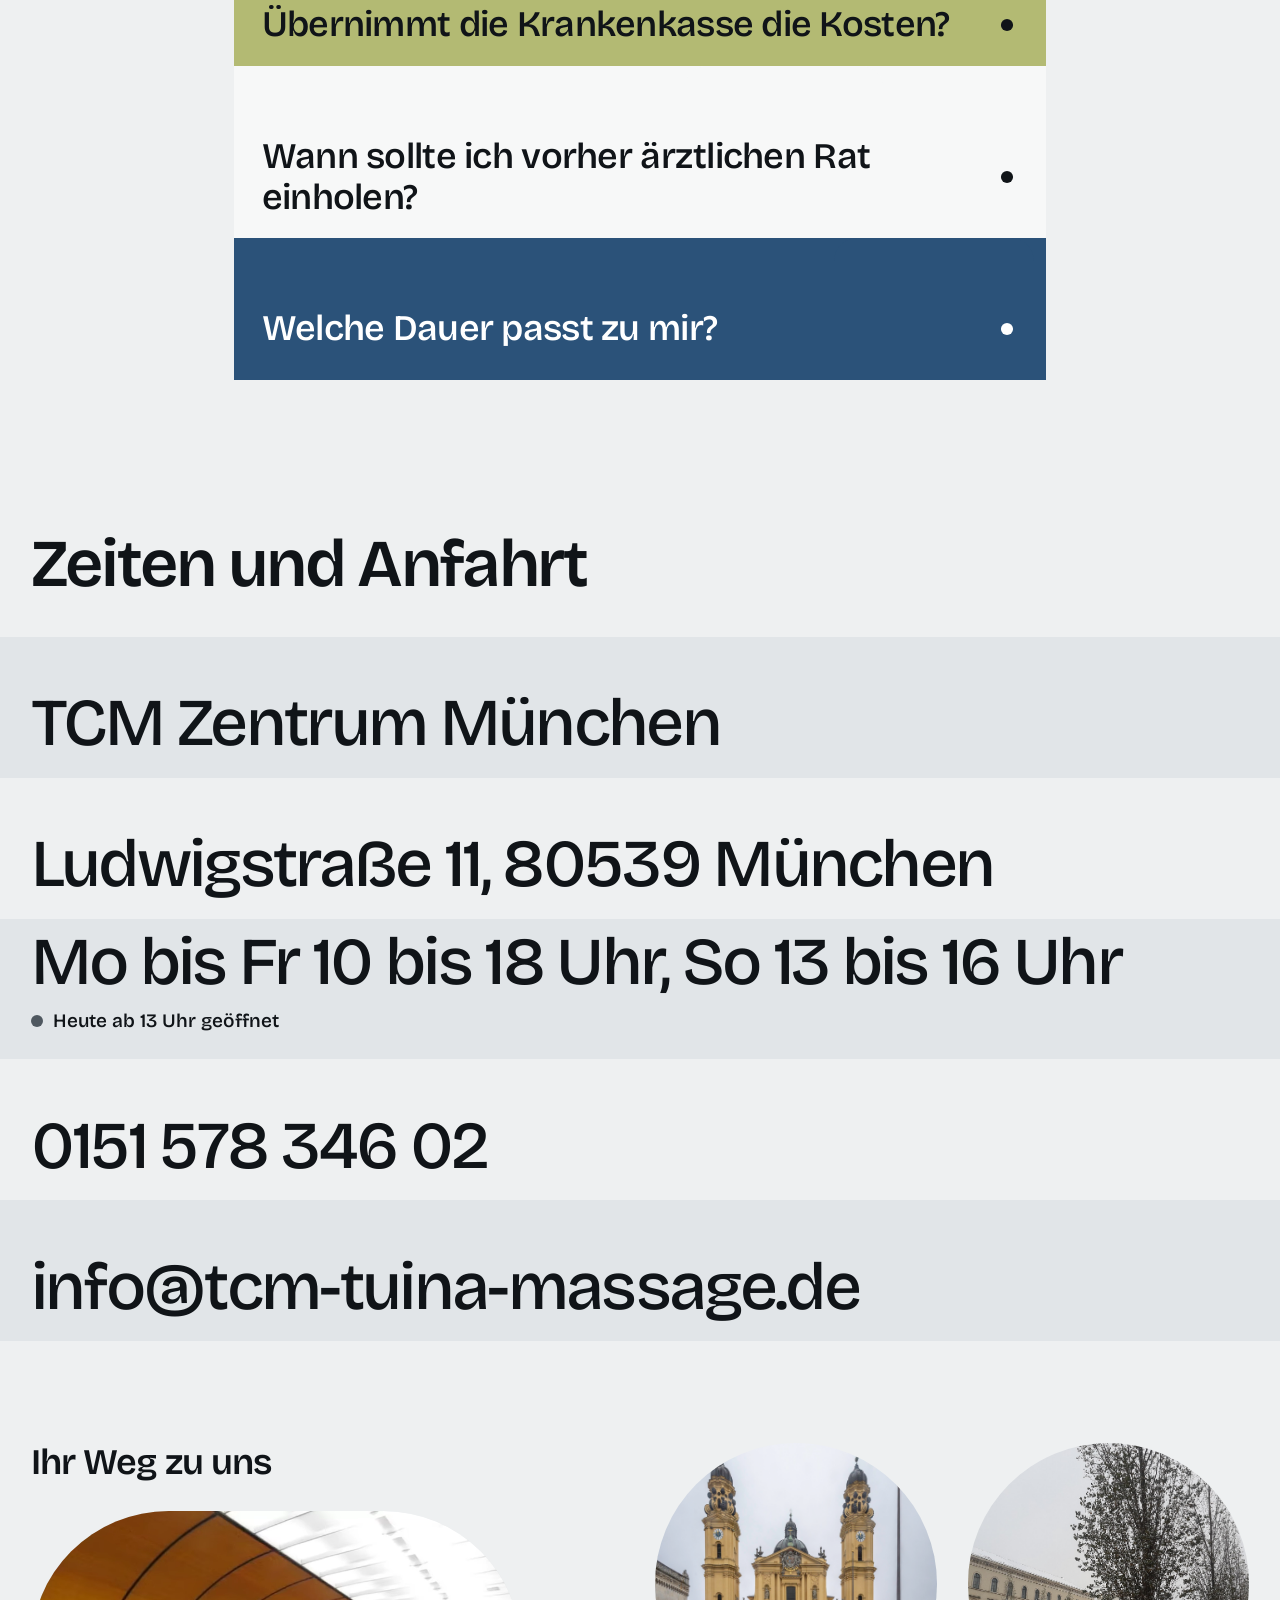
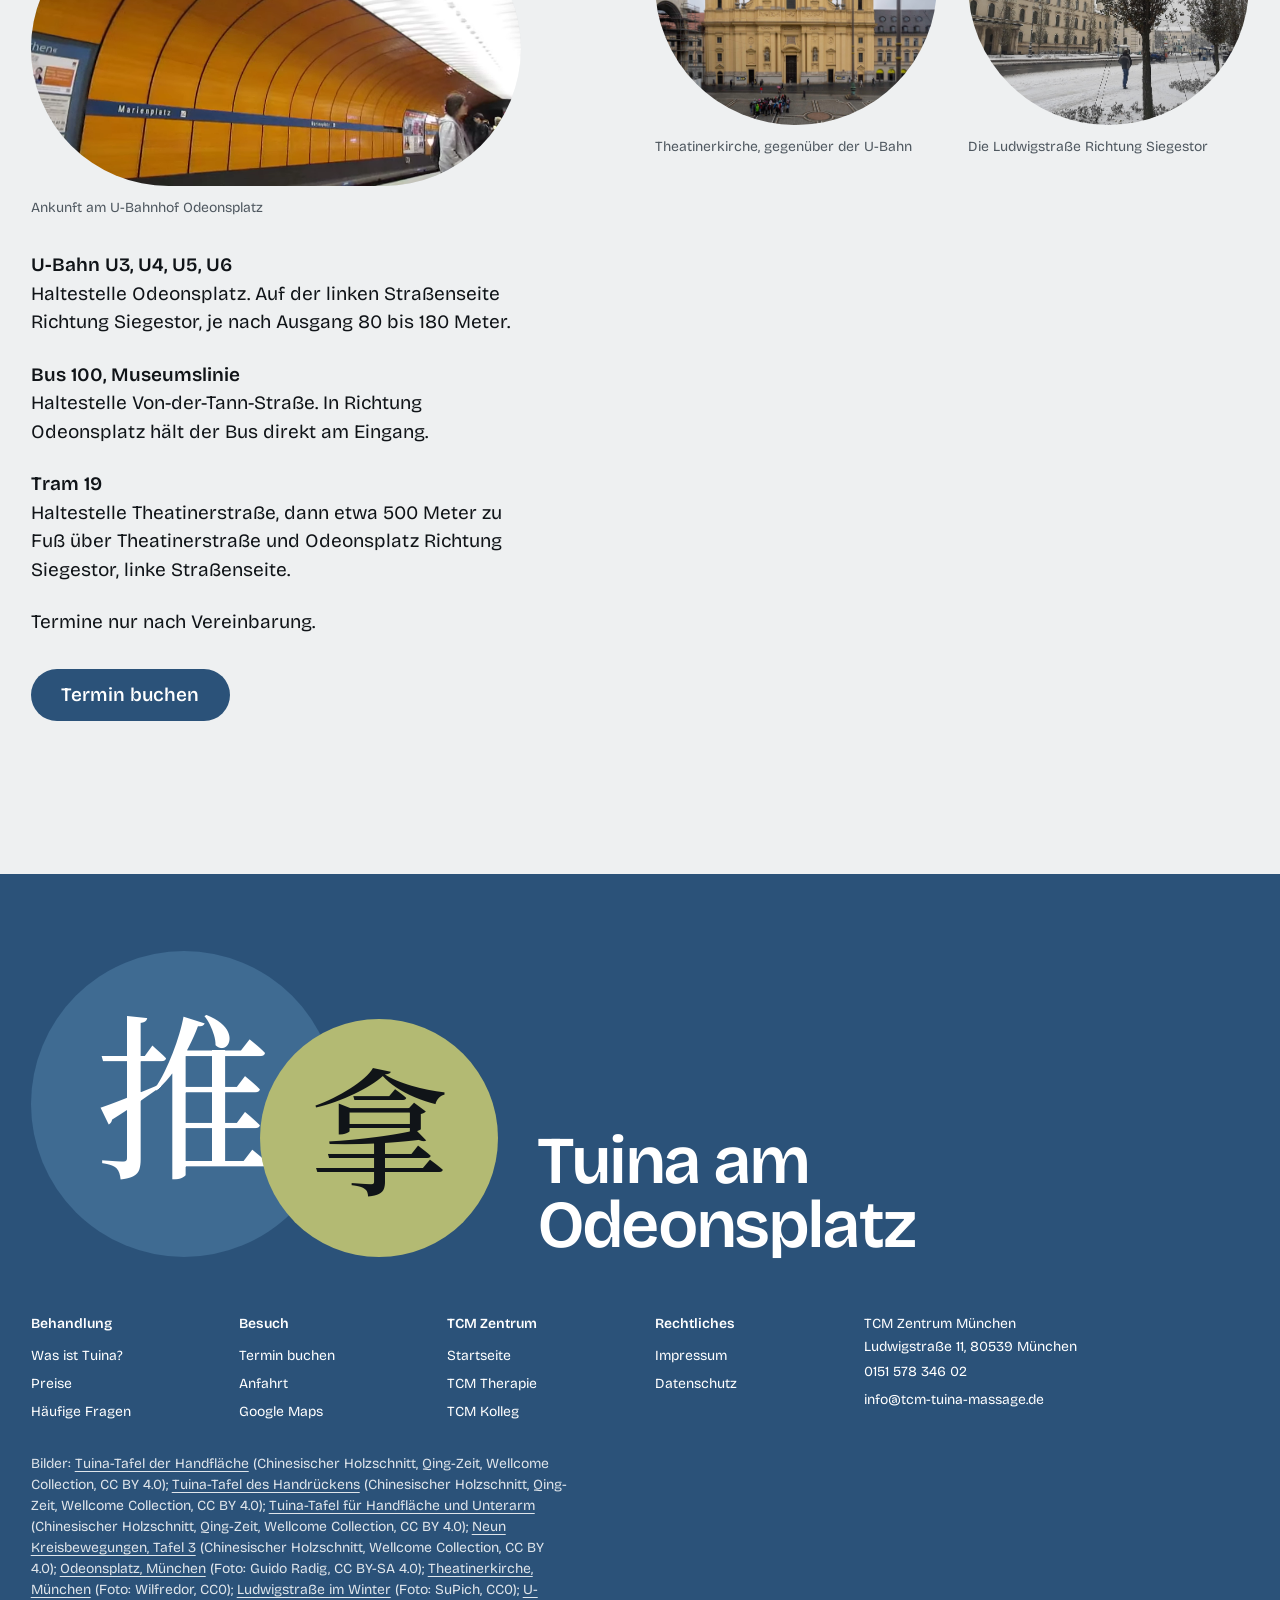
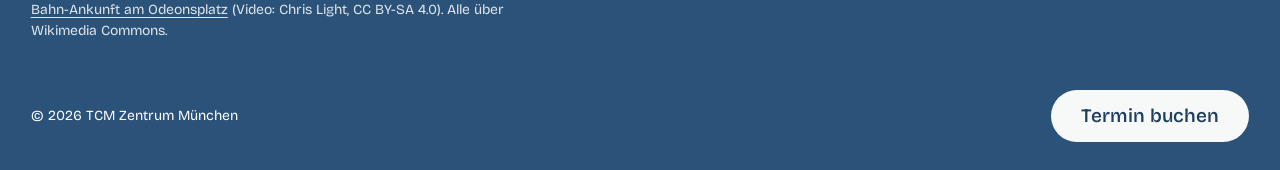
==== commit 453dea97: "Website neu gestaltet und GitHub-Pages-Veröffentlichung eingerichtet - Neues Design mit Kreis-Motiv " ====
--- a/Website_1/index.html
+++ b/Website_1/index.html
@@ -11,9 +11,9 @@
 <meta property="og:image" content="https://tcm-tuina-massage.de/assets/img/odeonsplatz.jpg">
 <meta property="og:locale" content="de_DE">
 <meta name="theme-color" content="#eef0f1">
-<link rel="icon" href="/assets/img/tuina-logo.svg" type="image/svg+xml">
-<link rel="preload" href="/assets/fonts/bricolage-latin-wght-normal.woff2" as="font" type="font/woff2" crossorigin>
-<link rel="stylesheet" href="/assets/style.css">
+<link rel="icon" href="assets/img/tuina-logo.svg" type="image/svg+xml">
+<link rel="preload" href="assets/fonts/bricolage-latin-wght-normal.woff2" as="font" type="font/woff2" crossorigin>
+<link rel="stylesheet" href="assets/style.css">
 <script type="application/ld+json">
 {
   "@context": "https://schema.org",
@@ -38,34 +38,34 @@
 <body>
 <a class="skip" href="#inhalt">Zum Inhalt springen</a>
 <header class="site-head">
-  <a class="mark" href="/" aria-label="TCM Tuina Massage, Startseite">
-    <img src="/assets/img/tuina-logo.svg" alt="" width="44" height="44">
+  <a class="mark" href="./" aria-label="TCM Tuina Massage, Startseite">
+    <img src="assets/img/tuina-logo.svg" alt="" width="44" height="44">
     <span>TCM Tuina Massage<small>München am Odeonsplatz</small></span>
   </a>
   <nav class="head-links" aria-label="Hauptnavigation">
-    <a href="/#tuina">Tuina</a>
-    <a href="/#preise">Preise</a>
-    <a href="/#fragen">Fragen</a>
-    <a href="/#anfahrt">Anfahrt</a>
+    <a href="#tuina">Tuina</a>
+    <a href="#preise">Preise</a>
+    <a href="#fragen">Fragen</a>
+    <a href="#anfahrt">Anfahrt</a>
   </nav>
   <a class="head-tel" href="tel:+4915157834602">0151 578 346 02</a>
-  <a class="btn" href="/booking/" data-booking>Termin buchen</a>
+  <a class="btn" href="booking/" data-booking>Termin buchen</a>
   <details class="menu">
     <summary aria-label="Menü"><svg viewBox="0 0 24 24" fill="currentColor" aria-hidden="true"><circle cx="6" cy="12" r="2.2"/><circle cx="12" cy="12" r="2.2"/><circle cx="18" cy="12" r="2.2"/></svg></summary>
     <nav class="menu-panel" aria-label="Menü">
-      <a href="/#tuina">Was ist Tuina?</a>
-      <a href="/#preise">Preise</a>
-      <a href="/#fragen">Häufige Fragen</a>
-      <a href="/#anfahrt">Zeiten und Anfahrt</a>
-      <a href="/booking/">Termin buchen</a>
+      <a href="#tuina">Was ist Tuina?</a>
+      <a href="#preise">Preise</a>
+      <a href="#fragen">Häufige Fragen</a>
+      <a href="#anfahrt">Zeiten und Anfahrt</a>
+      <a href="booking/">Termin buchen</a>
       <a href="tel:+4915157834602">Anrufen: 0151 578 346 02</a>
       <span class="sep"></span>
       <a href="https://tcm-muenchen.com/">TCM Zentrum München</a>
       <a href="https://tcm-muenchen.com/tcm">TCM Therapie</a>
       <a href="https://tcm-muenchen.com/tcm-kolleg">TCM Kolleg</a>
       <span class="sep"></span>
-      <a href="/impressum/">Impressum</a>
-      <a href="/datenschutz/">Datenschutz</a>
+      <a href="impressum/">Impressum</a>
+      <a href="datenschutz/">Datenschutz</a>
     </nav>
   </details>
 </header>
@@ -75,17 +75,17 @@
     <div class="hero-text">
       <h1 id="titel">Tuina-Massage am Odeonsplatz</h1>
       <p>Chinesische Massage bei Frau Li in der Ludwigstraße 11, München. 30 bis 90 Minuten, auch sonntags.</p>
-      <a class="btn" href="/booking/" data-booking>Termin buchen</a>
-    </div>
-    <div class="orbs" aria-hidden="true">
+      <a class="btn" href="booking/" data-booking>Termin buchen</a>
+    </div>
+    <div class="orbs">
       <div class="orb orb-tui"><svg class="glyph g-tui" viewBox="0 0 100 100" aria-hidden="true"><text x="50" y="50" text-anchor="middle" dominant-baseline="central">推</text></svg></div>
       <div class="orb orb-na"><svg class="glyph g-na" viewBox="0 0 100 100" aria-hidden="true"><text x="50" y="50" text-anchor="middle" dominant-baseline="central">拿</text></svg></div>
-    </div>
-    <p class="orb-key"><span class="han">推</span> tui heißt schieben, <span class="han">拿</span> na heißt greifen.</p>
+      <p class="orb-key"><span class="han">推</span> tui heißt schieben, <span class="han">拿</span> na heißt greifen.</p>
+    </div>
   </section>
 
   <section class="statement" id="tuina" aria-label="Was Tuina bedeutet">
-    <p data-reveal><span>Tuina heißt Schieben <span class="inline-pic"><img src="/assets/img/tuina-tafel-handflaeche.jpg" alt="Historische Tuina-Tafel einer Handfläche" width="80" height="80" style="object-position:50% 42%" loading="lazy" decoding="async"></span> und Greifen <span class="inline-pic"><img src="/assets/img/tuina-tafel-handruecken.jpg" alt="Historische Tuina-Tafel eines Handrückens" width="80" height="80" style="object-position:50% 38%" loading="lazy" decoding="async"></span>, mit beiden Händen an Muskeln, Faszien und Akupunkturpunkten, wie auf alten Lehrtafeln <span class="inline-pic"><img src="/assets/img/holzschnitt-selbstmassage.jpg" alt="Chinesischer Holzschnitt einer Selbstmassage" width="80" height="80" style="object-position:50% 45%" loading="lazy" decoding="async"></span>.</span></p>
+    <p data-reveal><span>Tuina heißt Schieben <span class="inline-pic"><img src="assets/img/tuina-tafel-handflaeche.jpg" alt="Historische Tuina-Tafel einer Handfläche" width="80" height="80" style="object-position:50% 42%" loading="lazy" decoding="async"></span> und Greifen <span class="inline-pic"><img src="assets/img/tuina-tafel-handruecken.jpg" alt="Historische Tuina-Tafel eines Handrückens" width="80" height="80" style="object-position:50% 38%" loading="lazy" decoding="async"></span>, mit beiden Händen an Muskeln, Faszien und Akupunkturpunkten, wie auf alten Lehrtafeln <span class="inline-pic"><img src="assets/img/holzschnitt-selbstmassage.jpg" alt="Chinesischer Holzschnitt einer Selbstmassage" width="80" height="80" style="object-position:50% 45%" loading="lazy" decoding="async"></span>.</span></p>
   </section>
 
   <section class="panel" aria-labelledby="li">
@@ -106,12 +106,12 @@
         </ul>
         <p class="note">Tuina ersetzt keine ärztliche Untersuchung oder Behandlung. Die Wirkung im Sinne der TCM ist wissenschaftlich nicht belegt. Bei akuten Beschwerden sprechen Sie bitte zuerst mit Ihrer Ärztin oder Ihrem Arzt.</p>
       </div>
-      <a class="btn btn-light" href="/booking/" data-booking>Termin bei Frau Li</a>
+      <a class="btn btn-light" href="booking/" data-booking>Termin bei Frau Li</a>
     </div>
     <div class="chart" data-crossfade>
-      <img src="/assets/img/tuina-tafel-handflaeche.jpg" alt="Chinesischer Holzschnitt: Tuina-Tafel der Handfläche mit beschrifteten Punkten" width="933" height="1400" loading="lazy" decoding="async">
-      <img src="/assets/img/tuina-tafel-handruecken.jpg" alt="Chinesischer Holzschnitt: Tuina-Tafel des Handrückens" width="933" height="1400" loading="lazy" decoding="async">
-      <img src="/assets/img/tuina-tafel-unterarm.jpg" alt="Chinesischer Holzschnitt: Tuina-Tafel für Handfläche und Unterarm" width="933" height="1400" loading="lazy" decoding="async">
+      <img src="assets/img/tuina-tafel-handflaeche.jpg" alt="Chinesischer Holzschnitt: Tuina-Tafel der Handfläche mit beschrifteten Punkten" width="933" height="1400" loading="lazy" decoding="async">
+      <img src="assets/img/tuina-tafel-handruecken.jpg" alt="Chinesischer Holzschnitt: Tuina-Tafel des Handrückens" width="933" height="1400" loading="lazy" decoding="async">
+      <img src="assets/img/tuina-tafel-unterarm.jpg" alt="Chinesischer Holzschnitt: Tuina-Tafel für Handfläche und Unterarm" width="933" height="1400" loading="lazy" decoding="async">
     </div>
     <p class="chart-caption">Tuina-Tafeln aus einem chinesischen Lehrbuch der Qing-Zeit. Oben steht <span class="han">推拿圖</span>, „Tuina-Tafel“.</p>
   </section>
@@ -128,7 +128,7 @@
           <span class="amount">60 €</span>
           <span class="per">30 Minuten, 2,00 € pro Minute</span>
         </div>
-        <a class="tile-btn" href="/booking/" data-booking>30 Minuten buchen</a>
+        <a class="tile-btn" href="booking/" data-booking>30 Minuten buchen</a>
       </div>
       <div class="tile t45">
         <div class="tile-body">
@@ -136,7 +136,7 @@
           <span class="amount">85 €</span>
           <span class="per">45 Minuten, 1,89 € pro Minute</span>
         </div>
-        <a class="tile-btn" href="/booking/" data-booking>45 Minuten buchen</a>
+        <a class="tile-btn" href="booking/" data-booking>45 Minuten buchen</a>
       </div>
       <div class="tile t60">
         <div class="tile-body">
@@ -144,7 +144,7 @@
           <span class="amount">110 €</span>
           <span class="per">60 Minuten, 1,83 € pro Minute</span>
         </div>
-        <a class="tile-btn" href="/booking/" data-booking>60 Minuten buchen</a>
+        <a class="tile-btn" href="booking/" data-booking>60 Minuten buchen</a>
       </div>
       <div class="tile t90">
         <div class="tile-body">
@@ -152,14 +152,14 @@
           <span class="amount">130 €</span>
           <span class="per">90 Minuten, 1,44 € pro Minute</span>
         </div>
-        <a class="tile-btn" href="/booking/" data-booking>90 Minuten buchen</a>
+        <a class="tile-btn" href="booking/" data-booking>90 Minuten buchen</a>
       </div>
     </div>
     <p class="price-foot"><span>Alle Preise inklusive gesetzlicher Mehrwertsteuer.</span><span>Bezahlung bar oder mit Karte.</span></p>
   </section>
 
   <figure class="band">
-    <img src="/assets/img/odeonsplatz.jpg" alt="Der Odeonsplatz in München mit Feldherrnhalle und Theatinerkirche an einem Sommertag" width="1800" height="880" loading="lazy" decoding="async">
+    <img src="assets/img/odeonsplatz.jpg" alt="Der Odeonsplatz in München mit Feldherrnhalle und Theatinerkirche an einem Sommertag" width="1800" height="880" loading="lazy" decoding="async">
   </figure>
   <p class="price-foot band-note">Der Odeonsplatz mit Feldherrnhalle und Theatinerkirche. Die Praxis liegt ein paar Schritte weiter in der Ludwigstraße.</p>
 
@@ -198,17 +198,24 @@
     <div class="way">
       <div class="way-text" data-reveal>
         <h3>Ihr Weg zu uns</h3>
+        <figure class="clip">
+          <video autoplay muted loop playsinline preload="metadata" poster="assets/img/ubahn-odeonsplatz.jpg" width="854" height="480" aria-label="Eine U-Bahn fährt in den Bahnhof Odeonsplatz ein">
+            <source src="assets/img/ubahn-odeonsplatz.webm" type="video/webm">
+          </video>
+          <figcaption>Ankunft am U-Bahnhof Odeonsplatz</figcaption>
+        </figure>
         <p><b>U-Bahn U3, U4, U5, U6</b>Haltestelle Odeonsplatz. Auf der linken Straßenseite Richtung Siegestor, je nach Ausgang 80 bis 180 Meter.</p>
         <p><b>Bus 100, Museumslinie</b>Haltestelle Von-der-Tann-Straße. In Richtung Odeonsplatz hält der Bus direkt am Eingang.</p>
         <p><b>Tram 19</b>Haltestelle Theatinerstraße, dann etwa 500 Meter zu Fuß über Theatinerstraße und Odeonsplatz Richtung Siegestor, linke Straßenseite.</p>
         <p>Termine nur nach Vereinbarung.</p>
-        <a class="btn" href="/booking/" data-booking>Termin buchen</a>
+        <a class="btn" href="booking/" data-booking>Termin buchen</a>
       </div>
       <div class="way-pics" data-reveal>
-        <figure><div class="circle"><img src="/assets/img/theatinerkirche.jpg" alt="Die gelbe Fassade der Theatinerkirche am Odeonsplatz" width="1215" height="1400" loading="lazy" decoding="async"></div><figcaption>Theatinerkirche, gegenüber der U-Bahn</figcaption></figure>
-        <figure><div class="circle"><img src="/assets/img/ludwigstrasse-winter.jpg" alt="Die Ludwigstraße in München im Schnee" width="1800" height="1350" loading="lazy" decoding="async"></div><figcaption>Die Ludwigstraße Richtung Siegestor</figcaption></figure>
-      </div>
-    </div>
+        <figure><div class="circle"><img src="assets/img/theatinerkirche.jpg" alt="Die gelbe Fassade der Theatinerkirche am Odeonsplatz" width="1215" height="1400" loading="lazy" decoding="async"></div><figcaption>Theatinerkirche, gegenüber der U-Bahn</figcaption></figure>
+        <figure><div class="circle"><img src="assets/img/ludwigstrasse-winter.jpg" alt="Die Ludwigstraße in München im Schnee" width="1800" height="1350" loading="lazy" decoding="async"></div><figcaption>Die Ludwigstraße Richtung Siegestor</figcaption></figure>
+      </div>
+    </div>
+
   </section>
 
 </main>
@@ -220,25 +227,25 @@
   <p class="foot-word">Tuina am Odeonsplatz</p>
   </div>
   <div class="foot-cols">
-    <div class="foot-col"><b>Behandlung</b><a href="/#tuina">Was ist Tuina?</a><a href="/#preise">Preise</a><a href="/#fragen">Häufige Fragen</a></div>
-    <div class="foot-col"><b>Besuch</b><a href="/booking/">Termin buchen</a><a href="/#anfahrt">Anfahrt</a><a href="https://www.google.de/maps/place/48.14502562430879N+11.57844559690281E" rel="noopener">Google Maps</a></div>
+    <div class="foot-col"><b>Behandlung</b><a href="#tuina">Was ist Tuina?</a><a href="#preise">Preise</a><a href="#fragen">Häufige Fragen</a></div>
+    <div class="foot-col"><b>Besuch</b><a href="booking/">Termin buchen</a><a href="#anfahrt">Anfahrt</a><a href="https://www.google.de/maps/place/48.14502562430879N+11.57844559690281E" rel="noopener">Google Maps</a></div>
     <div class="foot-col"><b>TCM Zentrum</b><a href="https://tcm-muenchen.com/">Startseite</a><a href="https://tcm-muenchen.com/tcm">TCM Therapie</a><a href="https://tcm-muenchen.com/tcm-kolleg">TCM Kolleg</a></div>
-    <div class="foot-col"><b>Rechtliches</b><a href="/impressum/">Impressum</a><a href="/datenschutz/">Datenschutz</a></div>
+    <div class="foot-col"><b>Rechtliches</b><a href="impressum/">Impressum</a><a href="datenschutz/">Datenschutz</a></div>
     <div class="foot-addr">TCM Zentrum München<br>Ludwigstraße 11, 80539 München<br><a href="tel:+4915157834602">0151 578 346 02</a><a href="mailto:info@tcm-tuina-massage.de">info@tcm-tuina-massage.de</a></div>
   </div>
-  <p class="credits">Bilder: <a href="https://commons.wikimedia.org/w/index.php?curid=36079960" rel="noopener">Tuina-Tafel der Handfläche</a> (Chinesischer Holzschnitt, Qing-Zeit, Wellcome Collection, CC BY 4.0); <a href="https://commons.wikimedia.org/w/index.php?curid=36079994" rel="noopener">Tuina-Tafel des Handrückens</a> (Chinesischer Holzschnitt, Qing-Zeit, Wellcome Collection, CC BY 4.0); <a href="https://commons.wikimedia.org/w/index.php?curid=36079980" rel="noopener">Tuina-Tafel für Handfläche und Unterarm</a> (Chinesischer Holzschnitt, Qing-Zeit, Wellcome Collection, CC BY 4.0); <a href="https://commons.wikimedia.org/w/index.php?curid=36094253" rel="noopener">Neun Kreisbewegungen, Tafel 3</a> (Chinesischer Holzschnitt, Wellcome Collection, CC BY 4.0); <a href="https://commons.wikimedia.org/w/index.php?curid=81074693" rel="noopener">Odeonsplatz, München</a> (Foto: Guido Radig, CC BY-SA 4.0); <a href="https://commons.wikimedia.org/wiki/File:Exterior_of_Theatinerkirche,_Munich.jpg" rel="noopener">Theatinerkirche, München</a> (Foto: Wilfredor, CC0); <a href="https://commons.wikimedia.org/w/index.php?curid=160784165" rel="noopener">Ludwigstraße im Winter</a> (Foto: SuPich, CC0). Alle über Wikimedia Commons.</p>
-  <div class="foot-last"><span>© 2026 TCM Zentrum München</span><a class="btn btn-light" href="/booking/" data-booking>Termin buchen</a></div>
+  <p class="credits">Bilder: <a href="https://commons.wikimedia.org/w/index.php?curid=36079960" rel="noopener">Tuina-Tafel der Handfläche</a> (Chinesischer Holzschnitt, Qing-Zeit, Wellcome Collection, CC BY 4.0); <a href="https://commons.wikimedia.org/w/index.php?curid=36079994" rel="noopener">Tuina-Tafel des Handrückens</a> (Chinesischer Holzschnitt, Qing-Zeit, Wellcome Collection, CC BY 4.0); <a href="https://commons.wikimedia.org/w/index.php?curid=36079980" rel="noopener">Tuina-Tafel für Handfläche und Unterarm</a> (Chinesischer Holzschnitt, Qing-Zeit, Wellcome Collection, CC BY 4.0); <a href="https://commons.wikimedia.org/w/index.php?curid=36094253" rel="noopener">Neun Kreisbewegungen, Tafel 3</a> (Chinesischer Holzschnitt, Wellcome Collection, CC BY 4.0); <a href="https://commons.wikimedia.org/w/index.php?curid=81074693" rel="noopener">Odeonsplatz, München</a> (Foto: Guido Radig, CC BY-SA 4.0); <a href="https://commons.wikimedia.org/wiki/File:Exterior_of_Theatinerkirche,_Munich.jpg" rel="noopener">Theatinerkirche, München</a> (Foto: Wilfredor, CC0); <a href="https://commons.wikimedia.org/w/index.php?curid=160784165" rel="noopener">Ludwigstraße im Winter</a> (Foto: SuPich, CC0); <a href="https://commons.wikimedia.org/wiki/File:Arrival_odenplatz_19-05-23_557.ogv" rel="noopener">U-Bahn-Ankunft am Odeonsplatz</a> (Video: Chris Light, CC BY-SA 4.0). Alle über Wikimedia Commons.</p>
+  <div class="foot-last"><span>© 2026 TCM Zentrum München</span><a class="btn btn-light" href="booking/" data-booking>Termin buchen</a></div>
 </footer>
 
 <dialog class="booking" id="booking" aria-labelledby="booking-title">
   <div class="booking-inner">
     <div class="booking-bar">
-      <div><b id="booking-title">Online-Termin buchen</b><small>Buchungssystem der cituro GmbH, siehe <a href="/datenschutz/#buchung">Datenschutz</a></small></div>
+      <div><b id="booking-title">Online-Termin buchen</b><small>Buchungssystem der cituro GmbH, siehe <a href="datenschutz/#buchung">Datenschutz</a></small></div>
       <button class="booking-close" type="button" data-booking-close aria-label="Schließen"><svg viewBox="0 0 24 24" fill="none" stroke="currentColor" stroke-width="2.4" stroke-linecap="round" aria-hidden="true"><path d="M5 5l14 14M19 5L5 19"/></svg></button>
     </div>
     <iframe title="Online-Terminbuchung TCM Tuina Massage" data-src="https://app.cituro.com/booking/tcm-tuina-massage"></iframe>
   </div>
 </dialog>
-<script src="/assets/main.js" defer></script>
+<script src="assets/main.js" defer></script>
 </body>
 </html>
--- a/Website_1/assets/style.css
+++ b/Website_1/assets/style.css
@@ -0,0 +1,456 @@
+/* TCM Tuina Massage am Odeonsplatz
+   Ein Motiv: der Kreis aus dem Logo der Praxis, zwei Hände in zwei Farben.
+   Blau steht für 推 (tui, schieben), Olivgrün für 拿 (na, greifen).
+   Alle Schriften liegen lokal, es werden keine Ressourcen von Dritten geladen. */
+
+@font-face {
+  font-family: "Bricolage Grotesque";
+  src: url("fonts/bricolage-latin-wght-normal.woff2") format("woff2");
+  font-weight: 200 800;
+  font-display: swap;
+  unicode-range: U+0000-00FF, U+0131, U+0152-0153, U+02BB-02BC, U+02C6, U+02DA, U+02DC, U+0304, U+0308, U+0329, U+2000-206F, U+20AC, U+2122, U+2191, U+2193, U+2212, U+2215, U+FEFF, U+FFFD;
+}
+@font-face {
+  font-family: "Bricolage Grotesque";
+  src: url("fonts/bricolage-latin-ext-wght-normal.woff2") format("woff2");
+  font-weight: 200 800;
+  font-display: swap;
+  unicode-range: U+0100-02BA, U+02BD-02C5, U+02C7-02CC, U+02CE-02D7, U+02DD-02FF, U+0304, U+0308, U+0329, U+1D00-1DBF, U+1E00-1E9F, U+1EF2-1EFF, U+2020, U+20A0-20AB, U+20AD-20C0, U+2113, U+2C60-2C7F, U+A720-A7FF;
+}
+
+/* Nur die drei Zeichen 推拿圖 aus Noto Serif SC (SIL OFL), 1,6 KB */
+@font-face {
+  font-family: "Tuina Han";
+  src: url("fonts/noto-serif-sc-tuina.woff2") format("woff2");
+  font-weight: 500;
+  font-display: block;
+  unicode-range: U+5716, U+62FF, U+63A8;
+}
+
+:root {
+  --bg: #eef0f1;
+  --surface: #e1e5e8;
+  --ink: #101418;
+  --muted: #4f5860;
+  --tui: #3f6b92;        /* Blau der linken Hand im Logo */
+  --tui-deep: #2b5279;   /* Feld und Knopf, weiße Schrift */
+  --tui-darker: #1f3f60;
+  --na: #b3ba73;         /* Olivgrün der rechten Hand im Logo */
+  --na-deep: #8f9752;
+  --teal: #8fbdbb;
+  --teal-deep: #6fa3a1;
+  --paper: #f7f8f8;
+  --accent-ink: #ffffff;
+
+  --step-small: clamp(0.8125rem, 0.79rem + 0.1vw, 0.875rem);
+  --step-body: clamp(1.0625rem, 1rem + 0.25vw, 1.1875rem);
+  --step-lead: clamp(1.375rem, 1rem + 1.6vw, 2.25rem);
+  --step-head: clamp(2.25rem, 1.3rem + 3.6vw, 4.25rem);
+  --step-display: clamp(3rem, 0.9rem + 5.4vw, 6.25rem);
+
+  --margin: clamp(16px, 2.4vw, 32px);
+  --gap-section: clamp(96px, 12vw, 200px);
+  --ease-out: cubic-bezier(0.22, 1, 0.36, 1);
+  --ease-in-out: cubic-bezier(0.76, 0, 0.24, 1);
+  color-scheme: light;
+}
+
+* { box-sizing: border-box; }
+html { scroll-padding-top: 80px; -webkit-text-size-adjust: 100%; }
+html:focus-within { scroll-behavior: smooth; }
+body {
+  margin: 0; background: var(--bg); color: var(--ink);
+  font-family: "Bricolage Grotesque", "Avenir Next", system-ui, sans-serif;
+  font-size: var(--step-body); line-height: 1.5; font-weight: 400;
+  -webkit-font-smoothing: antialiased; text-rendering: optimizeLegibility;
+}
+img { display: block; max-width: 100%; height: auto; }
+a { color: inherit; text-underline-offset: 0.18em; text-decoration-thickness: 0.07em; }
+a:hover { text-decoration-thickness: 0.14em; }
+h1, h2, h3, p, ul, ol, figure, blockquote { margin: 0; }
+h1, h2, h3 { font-weight: 600; letter-spacing: -0.04em; line-height: 0.95; }
+h3 { font-size: var(--step-lead); letter-spacing: -0.025em; line-height: 1.1; }
+:focus-visible { outline: 3px solid var(--tui); outline-offset: 3px; }
+::selection { background: var(--na); color: var(--ink); }
+.skip { position: absolute; left: -9999px; }
+.skip:focus { left: var(--margin); top: 8px; z-index: 50; background: var(--paper); padding: 10px 16px; }
+.visually-hidden { position: absolute; width: 1px; height: 1px; overflow: hidden; clip: rect(0 0 0 0); white-space: nowrap; }
+.wrap { width: 100%; padding: 0 var(--margin); }
+.grid { display: grid; grid-template-columns: repeat(12, minmax(0, 1fr)); column-gap: var(--margin); }
+
+/* Knopf: die Kreisform, zur Pille gezogen */
+.btn {
+  display: inline-flex; align-items: center; justify-content: center; gap: 0.6em;
+  min-height: 52px; padding: 0 1.6em; border: 0; border-radius: 999px; cursor: pointer;
+  font: inherit; font-weight: 550; font-size: var(--step-body); text-decoration: none; white-space: nowrap;
+  background: var(--tui-deep); color: var(--accent-ink);
+  transition: transform 140ms var(--ease-out), background-color 180ms ease;
+}
+.btn:hover { background: var(--tui-darker); text-decoration: none; }
+.btn:active { transform: scale(0.96); }
+.btn-light { background: var(--paper); color: var(--tui-darker); }
+.btn-light:hover { background: var(--na); color: var(--ink); }
+.btn-quiet { background: var(--surface); color: var(--ink); }
+.btn-quiet:hover { background: var(--na); }
+.btn .dot { width: 0.55em; height: 0.55em; border-radius: 50%; background: var(--na); flex: none; }
+
+/* Kopfzeile */
+.site-head {
+  position: sticky; top: 0; z-index: 20; background: var(--bg);
+  display: flex; align-items: center; gap: clamp(16px, 3vw, 40px); height: 72px; padding: 0 var(--margin);
+}
+.mark { display: flex; align-items: center; gap: 12px; text-decoration: none; margin-right: auto; font-weight: 600; letter-spacing: -0.02em; line-height: 1.05; font-size: var(--step-body); }
+.mark img { width: 44px; height: 44px; }
+.mark small { display: block; font-weight: 400; font-size: var(--step-small); color: var(--muted); letter-spacing: 0; }
+.head-links { display: flex; gap: clamp(16px, 2vw, 28px); }
+.head-links a { text-decoration: none; font-size: var(--step-body); }
+.head-links a:hover, .head-links a[aria-current="page"] { text-decoration: underline; }
+.head-tel { text-decoration: none; font-weight: 550; white-space: nowrap; }
+.site-head .btn { min-height: 44px; }
+
+.menu { display: none; position: relative; }
+.menu summary {
+  list-style: none; cursor: pointer; display: grid; place-items: center;
+  width: 48px; height: 48px; border-radius: 50%; background: var(--surface);
+  transition: transform 140ms var(--ease-out), background-color 180ms ease;
+}
+.menu summary:active { transform: scale(0.94); }
+.menu summary::-webkit-details-marker { display: none; }
+.menu summary svg { width: 22px; height: 22px; }
+.menu[open] summary { background: var(--na); }
+.menu-panel {
+  position: absolute; right: 0; top: 58px; width: min(320px, calc(100vw - 2 * var(--margin)));
+  background: var(--paper); padding: 10px; display: grid; gap: 2px;
+  box-shadow: 0 18px 40px -16px rgb(16 20 24 / 0.35); /* schwebendes Menü, taste-skill-ignore */
+  animation: menu-in 200ms var(--ease-out);
+}
+.menu-panel a { padding: 12px 14px; text-decoration: none; }
+.menu-panel a:hover { background: var(--surface); }
+.menu-panel .sep { height: 10px; }
+@keyframes menu-in { from { opacity: 0; transform: translateY(-6px); } }
+
+/* Held: zwei große Kreise, wie die zwei Hände im Logo */
+.hero {
+  position: relative; overflow: hidden; min-height: calc(100svh - 72px);
+  display: flex; align-items: center; padding: 48px var(--margin) 72px;
+}
+.hero-text { position: relative; z-index: 2; width: 58vw; padding-left: 5vw; }
+.hero h1 { font-size: var(--step-display); line-height: 0.92; max-width: 14ch; }
+.hero p { margin-top: 28px; max-width: 34ch; font-size: var(--step-body); }
+.hero .btn { margin-top: 32px; }
+.orbs { position: absolute; inset: 0; z-index: 1; pointer-events: none; }
+.orb {
+  position: absolute; border-radius: 50%; display: grid; place-items: center;
+  font-family: "Tuina Han", "Songti SC", "Noto Serif CJK SC", serif; font-weight: 500;
+  line-height: 1; color: var(--paper);
+}
+.orb-tui { width: 112vh; height: 112vh; left: 62vw; top: 50%; transform: translateY(-50%); background: var(--tui); font-size: 44vh; }
+.orb-na { width: 50vh; height: 50vh; left: calc(62vw - 14vh); top: 50%; transform: translateY(8%); background: var(--na); font-size: 22vh; color: var(--ink); }
+.glyph { display: block; overflow: visible; fill: currentColor; }
+.glyph text { font-family: "Tuina Han", "Songti SC", "Noto Serif CJK SC", serif; font-weight: 500; font-size: 100px; }
+.orb .glyph { width: 40%; }
+.orb-tui { justify-items: start; }
+.orb-tui .glyph { width: 30%; margin-left: 9%; transform: translateY(-10%); }
+.orb-na .glyph { width: 44%; }
+.orb-key {
+  position: absolute; z-index: 3; right: var(--margin); top: 28px; font-size: var(--step-small);
+  color: var(--paper); text-align: right; max-width: 28ch;
+}
+
+/* Satz mit eingebetteten Bildern */
+.statement { padding: var(--gap-section) var(--margin); }
+.statement p {
+  max-width: 46ch; font-size: var(--step-lead); line-height: 1.22; font-weight: 500; letter-spacing: -0.02em;
+  margin-left: 5vw;
+}
+.inline-pic {
+  display: inline-block; width: 1.2em; height: 1.2em; border-radius: 50%; overflow: hidden;
+  vertical-align: -0.24em; margin: 0 0.1em; background: var(--surface);
+}
+.inline-pic img { width: 100%; height: 100%; object-fit: cover; }
+.han { font-family: "Tuina Han", "Songti SC", "Noto Serif CJK SC", serif; font-weight: 500; font-weight: 400; }
+
+/* Frau Li und Tuina: blaues Feld */
+.panel {
+  position: relative; overflow: hidden; margin: 0 var(--margin);
+  background: var(--tui-deep); color: var(--accent-ink);
+  min-height: 110svh; padding: clamp(32px, 4vw, 56px);
+  display: grid; grid-template-columns: 1fr minmax(280px, 30vw); column-gap: 6vw;
+}
+.panel h2 { font-size: var(--step-head); }
+.panel-text { display: grid; gap: 56px; align-content: start; padding-top: 6px; }
+.panel-text h3 { margin-bottom: 14px; }
+.panel-text p + p { margin-top: 12px; }
+.panel-text .note { font-size: var(--step-small); opacity: 0.86; margin-top: 16px; }
+.panel .btn { justify-self: start; }
+.points { list-style: none; padding: 0; margin-top: 14px; display: grid; gap: 8px; }
+.points li { display: flex; gap: 12px; }
+.points li::before { content: ""; flex: none; width: 0.62em; height: 0.62em; margin-top: 0.42em; border-radius: 50%; background: var(--na); }
+.chart {
+  position: absolute; left: clamp(32px, 4vw, 56px); bottom: -9vw; width: 40vw; aspect-ratio: 1;
+  border-radius: 50%; overflow: hidden; background: #d9cfb6;
+}
+.chart img { position: absolute; inset: 0; width: 100%; height: 100%; object-fit: cover; object-position: 50% 30%; transition: opacity 1600ms ease; }
+.chart img + img { opacity: 0; }
+.chart img.is-on { opacity: 1; }
+.chart-caption { position: absolute; left: calc(clamp(32px, 4vw, 56px) + 41vw); bottom: clamp(32px, 4vw, 56px); max-width: 24ch; font-size: var(--step-small); opacity: 0.86; }
+
+/* Preise: Kacheln so hoch wie die Behandlung lang */
+.prices { padding: var(--gap-section) var(--margin) 0; }
+.price-row { position: relative; display: grid; grid-template-columns: repeat(4, minmax(0, 1fr)); gap: 8px; align-items: end; }
+.price-head { position: absolute; left: 0; top: 0; width: calc(50% - 4px); }
+.price-head h2 { font-size: var(--step-head); }
+.price-head p { margin-top: 20px; max-width: 34ch; }
+.tile { grid-row: 1; display: flex; flex-direction: column; position: relative; color: var(--ink); }
+.tile-body { flex: 1; padding: 28px; display: flex; flex-direction: column; gap: 6px; }
+.tile .name { font-size: var(--step-lead); font-weight: 600; letter-spacing: -0.02em; line-height: 1.1; }
+.tile .amount { font-size: var(--step-head); font-weight: 600; letter-spacing: -0.04em; line-height: 1; margin-top: auto; }
+.tile .per { font-size: var(--step-small); margin-top: 10px; }
+.tile-btn {
+  display: flex; align-items: center; justify-content: space-between; min-height: 64px; padding: 0 28px;
+  text-decoration: none; font-weight: 550; transition: background-color 180ms ease;
+}
+.tile-btn::after { content: ""; width: 14px; height: 14px; border-radius: 50%; background: currentColor; transition: transform 200ms var(--ease-out); }
+.tile-btn:hover::after { transform: scale(1.5); }
+.tile-btn:active { transform: scale(0.99); }
+.t30 { grid-column: 1; height: 330px; background: var(--surface); }
+.t30 .tile-btn { background: #cdd3d8; }
+.t45 { grid-column: 2; height: 420px; background: var(--teal); }
+.t45 .tile-btn { background: var(--teal-deep); }
+.t60 { grid-column: 3; height: 510px; background: var(--na); }
+.t60 .tile-btn { background: var(--na-deep); }
+.t90 { grid-column: 4; height: 690px; background: var(--tui-deep); color: var(--accent-ink); }
+.t90 .tile-btn { background: var(--tui-darker); }
+.price-foot { display: flex; flex-wrap: wrap; gap: 8px 32px; margin-top: 20px; max-width: 72ch; font-size: var(--step-small); color: var(--muted); }
+
+/* Bildband Odeonsplatz */
+.band { margin: var(--gap-section) var(--margin) 0; position: relative; overflow: hidden; height: min(62vh, 640px); border-radius: 999px; background: var(--surface); }
+.band img { width: 100%; height: 100%; object-fit: cover; object-position: 50% 60%; transform: scale(1.08); }
+.band-note { padding: 0 var(--margin); max-width: 58ch; box-sizing: content-box; }
+.band figcaption { margin: 14px var(--margin) 0; font-size: var(--step-small); color: var(--muted); }
+
+/* Fragen: Karteikarten */
+.faq { padding: var(--gap-section) var(--margin) 0; }
+.faq-inner { margin-left: calc(100% / 12 * 2); width: calc(100% / 12 * 8); }
+.faq h2 { font-size: var(--step-head); margin-bottom: 48px; }
+.cards { display: grid; }
+.card { --tab-x: 0px; position: relative; margin-top: -10px; padding-top: 44px; }
+.card:first-child { margin-top: 0; }
+.card:nth-child(2) { --tab-x: 150px; }
+.card:nth-child(3) { --tab-x: 300px; }
+.card:nth-child(4) { --tab-x: 450px; }
+.card:nth-child(5) { --tab-x: 600px; }
+.card .tab {
+  position: absolute; top: 0; left: var(--tab-x); width: 200px; height: 46px;
+  border-radius: 23px 23px 0 0;
+}
+.card summary {
+  list-style: none; cursor: pointer; display: flex; justify-content: space-between; align-items: center; gap: 24px;
+  padding: 26px 28px 30px; font-size: var(--step-lead); font-weight: 550; letter-spacing: -0.02em; line-height: 1.15;
+}
+.card summary::-webkit-details-marker { display: none; }
+.card summary::after {
+  content: ""; flex: none; width: 22px; height: 22px; border-radius: 50%; background: currentColor;
+  transform: scale(0.55); transition: transform 220ms var(--ease-out);
+}
+.card details[open] summary::after { transform: scale(1); }
+.card details p { padding: 0 28px 34px; max-width: 54ch; }
+.card, .card .tab, .card details { background: var(--c); }
+.card:nth-child(5n+1) { --c: var(--surface); }
+.card:nth-child(5n+2) { --c: var(--teal); }
+.card:nth-child(5n+3) { --c: var(--na); }
+.card:nth-child(5n+4) { --c: var(--paper); }
+.card:nth-child(5n+5) { --c: var(--tui-deep); color: var(--accent-ink); }
+.card:nth-child(5n+5) a { color: var(--accent-ink); }
+
+/* Adresse in großen Zeilen */
+.visit { padding: var(--gap-section) 0 0; }
+.visit h2 { font-size: var(--step-head); padding: 0 var(--margin) 40px; }
+.rows a, .rows .row { display: flex; align-items: flex-end; min-height: clamp(96px, 11vw, 150px); padding: 0 var(--margin) clamp(14px, 1.6vw, 22px); font-size: var(--step-head); font-weight: 500; letter-spacing: -0.04em; line-height: 1; text-decoration: none; }
+.rows > :nth-child(odd) { background: var(--surface); }
+.rows > :nth-child(even) { background: var(--bg); }
+.rows a:hover { background: var(--na); }
+.row-hours { flex-wrap: wrap; gap: 6px 28px; }
+.today { font-size: var(--step-body); letter-spacing: 0; font-weight: 550; display: inline-flex; align-items: center; gap: 10px; margin-bottom: 0.45em; }
+.today::before { content: ""; width: 12px; height: 12px; border-radius: 50%; background: var(--muted); }
+.today.is-open::before { background: #4f8a3a; }
+.way { display: grid; grid-template-columns: repeat(12, minmax(0, 1fr)); column-gap: var(--margin); padding: clamp(64px, 8vw, 120px) var(--margin) 0; align-items: start; }
+.way-text { grid-column: 1 / 6; display: grid; gap: 24px; }
+.way-text h3 { margin-bottom: 4px; }
+.way-text p b { display: block; font-weight: 600; }
+.way-pics { grid-column: 7 / 13; display: grid; grid-template-columns: 1fr 1fr; gap: var(--margin); align-items: end; }
+.way-pics figure { display: grid; gap: 12px; }
+.way-pics .circle { aspect-ratio: 1; border-radius: 50%; overflow: hidden; background: var(--surface); }
+.way-pics .circle img { width: 100%; height: 100%; object-fit: cover; transition: transform 900ms var(--ease-out); }
+.way-pics figure:hover img { transform: scale(1.05); }
+.way-pics figure:first-child { transform: translateY(-18%); }
+.way-pics figcaption { font-size: var(--step-small); color: var(--muted); }
+.way .btn { margin-top: 8px; justify-self: start; }
+
+/* Abschluss */
+.site-foot { margin-top: var(--gap-section); background: var(--tui-deep); color: var(--accent-ink); padding: clamp(48px, 6vw, 80px) var(--margin) 28px; overflow: hidden; }
+.foot-mark { display: flex; align-items: flex-end; gap: 4px; height: 34svh; min-height: 220px; }
+.foot-mark span {
+  display: grid; place-items: center; height: 100%; aspect-ratio: 1; border-radius: 50%;
+  font-family: "Tuina Han", "Songti SC", "Noto Serif CJK SC", serif; font-weight: 500; font-size: 18svh; line-height: 1;
+}
+.foot-mark .m-tui { background: var(--tui); }
+.foot-mark .m-na { background: var(--na); color: var(--ink); height: 78%; margin-left: -9svh; }
+.foot-mark .glyph { width: 58%; }
+.foot-top { display: flex; align-items: flex-end; gap: 3vw; flex-wrap: wrap; }
+.foot-word { font-size: var(--step-head); font-weight: 600; letter-spacing: -0.04em; line-height: 0.95; max-width: 7.5em; }
+.foot-cols { display: grid; grid-template-columns: repeat(12, minmax(0, 1fr)); column-gap: var(--margin); margin-top: 56px; font-size: var(--step-small); line-height: 1.6; }
+.foot-cols a { text-decoration: none; display: block; padding: 3px 0; }
+.foot-cols a:hover { text-decoration: underline; }
+.foot-col { grid-column: span 2; }
+.foot-col b { display: block; font-weight: 600; margin-bottom: 6px; }
+.foot-addr { grid-column: 9 / 13; }
+.foot-last { display: flex; justify-content: space-between; align-items: center; gap: 16px; margin-top: 48px; font-size: var(--step-small); }
+.credits { margin-top: 28px; font-size: var(--step-small); opacity: 0.85; max-width: 60ch; }
+.credits a { text-decoration: underline; }
+
+/* Unterseiten */
+.page-top { padding: clamp(48px, 7vw, 112px) var(--margin) clamp(40px, 5vw, 72px); position: relative; overflow: hidden; }
+.page-top h1 { font-size: var(--step-display); line-height: 0.92; max-width: 12ch; position: relative; z-index: 1; }
+.page-top p { margin-top: 24px; max-width: 46ch; position: relative; z-index: 1; }
+.page-top .orb-small { position: absolute; right: -10vw; top: -12vw; width: 42vw; height: 42vw; border-radius: 50%; background: var(--tui); }
+.page-top .orb-small + .orb-small { right: 18vw; top: 10vw; width: 16vw; height: 16vw; background: var(--na); }
+.book { display: grid; grid-template-columns: 7fr 5fr; gap: 8px; padding: 0 var(--margin); align-items: stretch; }
+.book .way { grid-column: 1 / -1; }
+.book-main { background: var(--tui-deep); color: var(--accent-ink); padding: clamp(28px, 4vw, 56px); display: grid; gap: 20px; align-content: start; min-height: 520px; }
+.book-side { background: var(--surface); padding: clamp(28px, 4vw, 56px); display: grid; gap: 20px; align-content: start; }
+.book h2 { font-size: var(--step-head); }
+.book .actions { display: flex; flex-wrap: wrap; gap: 12px; margin-top: 8px; }
+.book .hint { font-size: var(--step-small); opacity: 0.88; max-width: 52ch; }
+.book-main a:not(.btn) { color: var(--accent-ink); }
+.legal { padding: 0 var(--margin); }
+.legal-body { margin-left: calc(100% / 12 * 2); max-width: 60ch; }
+.legal h2 { font-size: var(--step-lead); letter-spacing: -0.02em; line-height: 1.15; margin: 56px 0 14px; }
+.legal p, .legal ul, .legal address { margin: 0 0 14px; font-style: normal; }
+.legal ul { padding-left: 1.2em; }
+
+/* Buchungsfenster */
+dialog.booking {
+  width: min(540px, calc(100vw - 16px)); height: calc(100dvh - 32px); max-height: calc(100dvh - 32px);
+  margin: 16px 16px 16px auto; padding: 0; border: 0; background: var(--paper); color: var(--ink); overflow: hidden;
+  box-shadow: 0 24px 60px -20px rgb(16 20 24 / 0.5); /* echtes Overlay, taste-skill-ignore */
+}
+dialog.booking[open] { animation: dialog-in 320ms var(--ease-out); }
+@keyframes dialog-in { from { opacity: 0; transform: translateX(24px); } }
+dialog.booking::backdrop { background: rgb(16 20 24 / 0.5); }
+.booking-inner { display: flex; flex-direction: column; height: 100%; }
+.booking-bar { display: flex; align-items: center; gap: 16px; padding: 14px 16px 14px 20px; background: var(--surface); }
+.booking-bar b { display: block; font-weight: 600; }
+.booking-bar small { display: block; font-size: var(--step-small); color: var(--muted); line-height: 1.35; }
+.booking-close { margin-left: auto; flex: none; width: 44px; height: 44px; border-radius: 50%; border: 0; background: var(--paper); color: var(--ink); cursor: pointer; display: grid; place-items: center; transition: transform 140ms var(--ease-out); }
+.booking-close:active { transform: scale(0.92); }
+.booking-close svg { width: 18px; height: 18px; }
+dialog.booking iframe { flex: 1; border: 0; width: 100%; background: #fff; }
+
+
+/* Bewegung: Teile eines Abschnitts kommen nacheinander, einmal */
+.js [data-reveal] > * { opacity: 0; transform: translateY(24px); transition: opacity 700ms var(--ease-out), transform 700ms var(--ease-out); transition-delay: calc(var(--i, 0) * 80ms); }
+.js [data-reveal].is-in > * { opacity: 1; transform: none; }
+.js .hero h1, .js .hero p, .js .hero .btn { animation: rise 900ms var(--ease-out) both; }
+.js .hero p { animation-delay: 120ms; }
+.js .hero .btn { animation-delay: 220ms; }
+.js .orb-tui { animation: orb-in 1400ms var(--ease-out) both; }
+.js .orb-na { animation: orb-in-na 1400ms 200ms var(--ease-out) both; }
+@keyframes rise { from { opacity: 0; transform: translateY(28px); } }
+@keyframes orb-in { from { opacity: 0; transform: translateY(-50%) translateX(12vw) scale(0.92); } }
+@keyframes orb-in-na { from { opacity: 0; transform: translateY(8%) translateX(8vw) scale(0.8); } }
+.js .page-top h1 { animation: rise 900ms var(--ease-out) both; }
+.js .page-top p { animation: rise 900ms 120ms var(--ease-out) both; }
+.js .page-top .orb-small { animation: orb-pop 1300ms var(--ease-out) both; }
+.js .page-top .orb-small + .orb-small { animation-delay: 180ms; }
+@keyframes orb-pop { from { opacity: 0; transform: scale(0.85); } }
+.js .tile { transform-origin: bottom; }
+.js .price-row[data-reveal] > .tile { transform: scaleY(0.6); }
+.js .price-row[data-reveal].is-in > .tile { transform: none; }
+.band img { animation: drift 24s var(--ease-in-out) infinite alternate; }
+@keyframes drift { from { transform: scale(1.08) translateX(-1.5%); } to { transform: scale(1.14) translateX(1.5%); } }
+
+@media (prefers-reduced-motion: reduce) {
+  html:focus-within { scroll-behavior: auto; }
+  .js [data-reveal] > *, .js .price-row[data-reveal] > .tile { opacity: 1; transform: none; transition: none; }
+  .js .hero h1, .js .hero p, .js .hero .btn, .js .orb-tui, .js .orb-na, .js .page-top h1, .js .page-top p, .js .page-top .orb-small, .band img, dialog.booking[open], .menu-panel { animation: none; }
+  .chart img { transition: none; }
+}
+
+/* Mittlere Breiten */
+@media (max-width: 1100px) {
+  .head-tel { display: none; }
+  .t30 { height: 300px; } .t45 { height: 380px; } .t60 { height: 460px; } .t90 { height: 600px; }
+  .card:nth-child(2) { --tab-x: 110px; } .card:nth-child(3) { --tab-x: 220px; } .card:nth-child(4) { --tab-x: 330px; } .card:nth-child(5) { --tab-x: 440px; }
+  .faq-inner { margin-left: 0; width: 100%; }
+}
+@media (max-width: 900px) {
+  .head-links { display: none; }
+  .menu { display: block; }
+  .site-head > .btn { min-height: 44px; padding: 0 1.1em; }
+  .site-head { gap: 10px; }
+  .mark span { white-space: nowrap; }
+  .mark small { display: none; }
+  .hero { min-height: auto; align-items: flex-start; padding: 40px var(--margin) 0; flex-direction: column; }
+  .hero-text { width: 100%; padding-left: 0; }
+  .hero h1 { font-size: 11.5vw; }
+  .orbs { position: relative; inset: auto; height: 92vw; margin: 40px calc(-1 * var(--margin)) 0; }
+  .orb-tui { width: 112vw; height: 112vw; left: 8vw; top: 0; transform: none; font-size: 46vw; }
+  .orb-na { width: 52vw; height: 52vw; left: -6vw; top: 36vw; transform: none; font-size: 24vw; }
+  .js .orb-tui, .js .orb-na { animation-name: rise; }
+  .orbs { margin-bottom: calc(20vw + 64px); align-self: stretch; }
+  .orb-key { top: auto; bottom: calc(-20vw - 40px); left: var(--margin); right: var(--margin); color: var(--ink); text-align: left; max-width: none; }
+  .orb-tui .glyph { width: 34%; margin-left: 30%; transform: translateY(-14%); }
+  .statement p { margin-left: 0; font-size: 1.25rem; }
+  .panel { grid-template-columns: 1fr; margin: 0 10px; min-height: auto; padding-bottom: 0; row-gap: 40px; }
+  .panel h2 { order: 1; } .panel-text { order: 2; } .chart-caption { order: 3; } .chart { order: 4; }
+  .chart { position: relative; left: auto; bottom: auto; width: 86vw; justify-self: center; margin-bottom: -22vw; }
+  .chart-caption { position: static; max-width: none; left: auto; bottom: auto; }
+  .price-row { grid-template-columns: 1fr; }
+  .price-head { position: static; width: auto; padding-bottom: 32px; }
+  .tile { grid-column: 1; grid-row: auto; height: auto; }
+  .tile-body { min-height: 150px; }
+  .t45 .tile-body { min-height: 190px; } .t60 .tile-body { min-height: 230px; } .t90 .tile-body { min-height: 310px; }
+  .js .price-row[data-reveal] > .tile { transform: translateY(24px); }
+  .band { border-radius: 999px; height: 46vw; }
+  .way { grid-template-columns: 1fr; row-gap: 56px; }
+  .way-text, .way-pics { grid-column: 1; }
+  .way-pics figure:first-child { transform: none; }
+  .foot-cols { grid-template-columns: 1fr 1fr; row-gap: 28px; }
+  .foot-col, .foot-addr { grid-column: auto; }
+  .foot-addr { grid-column: 1 / -1; }
+  .foot-mark { height: 22svh; min-height: 150px; }
+  .foot-mark span { font-size: 12svh; }
+  .foot-mark .m-na { margin-left: -6svh; }
+  .book { grid-template-columns: 1fr; }
+  .book-main { min-height: 0; }
+  .legal-body { margin-left: 0; }
+  .card .tab { width: 120px; height: 44px; }
+  .card:nth-child(2) { --tab-x: 48px; } .card:nth-child(3) { --tab-x: 96px; } .card:nth-child(4) { --tab-x: 144px; } .card:nth-child(5) { --tab-x: 192px; }
+  .card summary { padding: 22px 20px 26px; }
+  .card details p { padding: 0 20px 28px; }
+  dialog.booking { margin: 8px auto; width: calc(100vw - 16px); height: calc(100dvh - 16px); max-height: calc(100dvh - 16px); }
+  .page-top { padding-top: 96px; }
+  .page-top .orb-small { width: 44vw; height: 44vw; right: -14vw; top: -18vw; }
+  .page-top .orb-small + .orb-small { width: 18vw; height: 18vw; right: 22vw; top: 4vw; }
+}
+@media (max-width: 520px) {
+  .mark span { display: none; }
+  .mark { margin-right: auto; }
+}
+@media (max-width: 420px) {
+  .rows a, .rows .row { font-size: 2rem; min-height: 88px; }
+  .rows a[href^="mailto"] { font-size: 1.5rem; }
+}
+
+/* Holzschnitt im Kreis auf der Buchungsseite */
+.side-pic { width: min(240px, 60%); aspect-ratio: 1; border-radius: 50%; overflow: hidden; background: #d9cfb6; margin-top: 12px; }
+.side-pic img { width: 100%; height: 100%; object-fit: cover; object-position: 50% 42%; }
+
+/* U-Bahn-Clip im Anfahrtsbereich, in der Pillenform des Bildbands */
+.clip { display: grid; gap: 12px; margin-bottom: 8px; }
+.clip video { display: block; width: 100%; height: auto; aspect-ratio: 16 / 9; object-fit: cover; border-radius: 999px; background: var(--surface); }
+.clip figcaption { font-size: var(--step-small); color: var(--muted); }
+@media (prefers-reduced-motion: reduce) {
+  .clip video { animation: none; }
+}
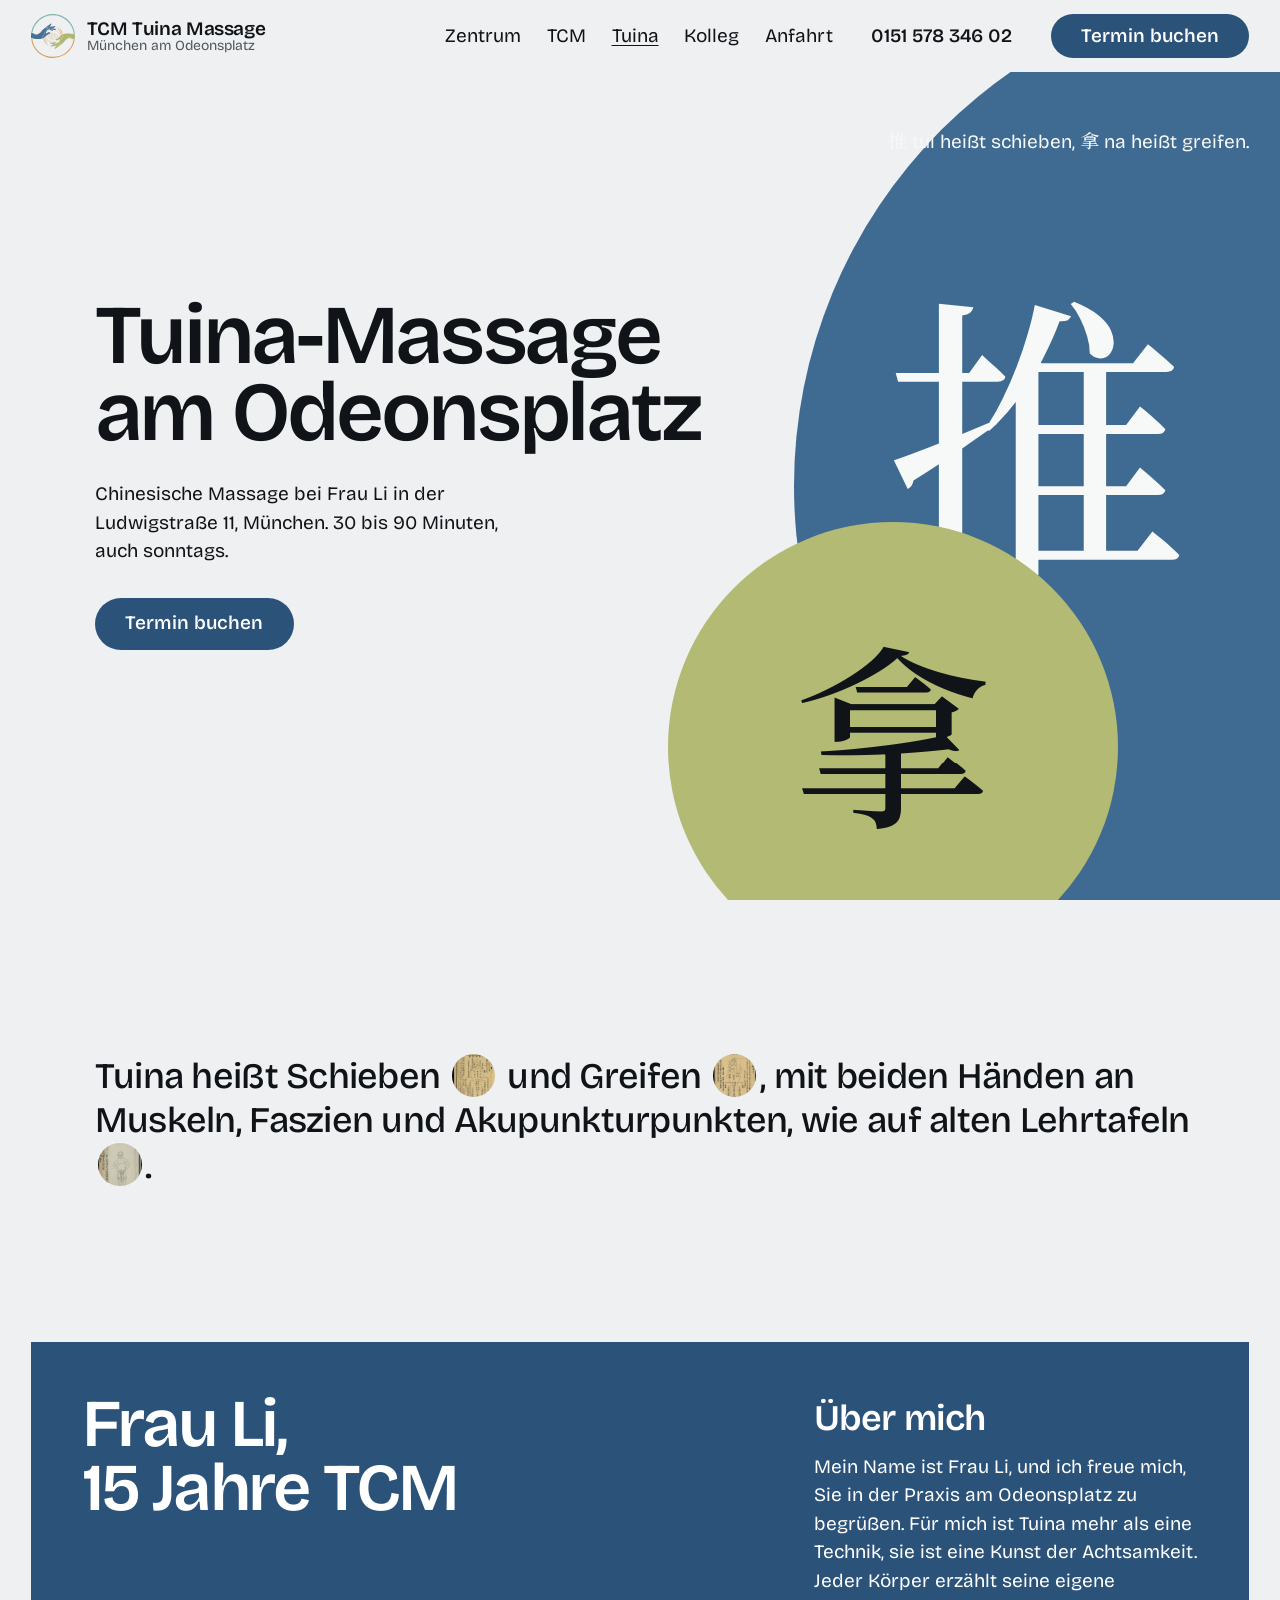
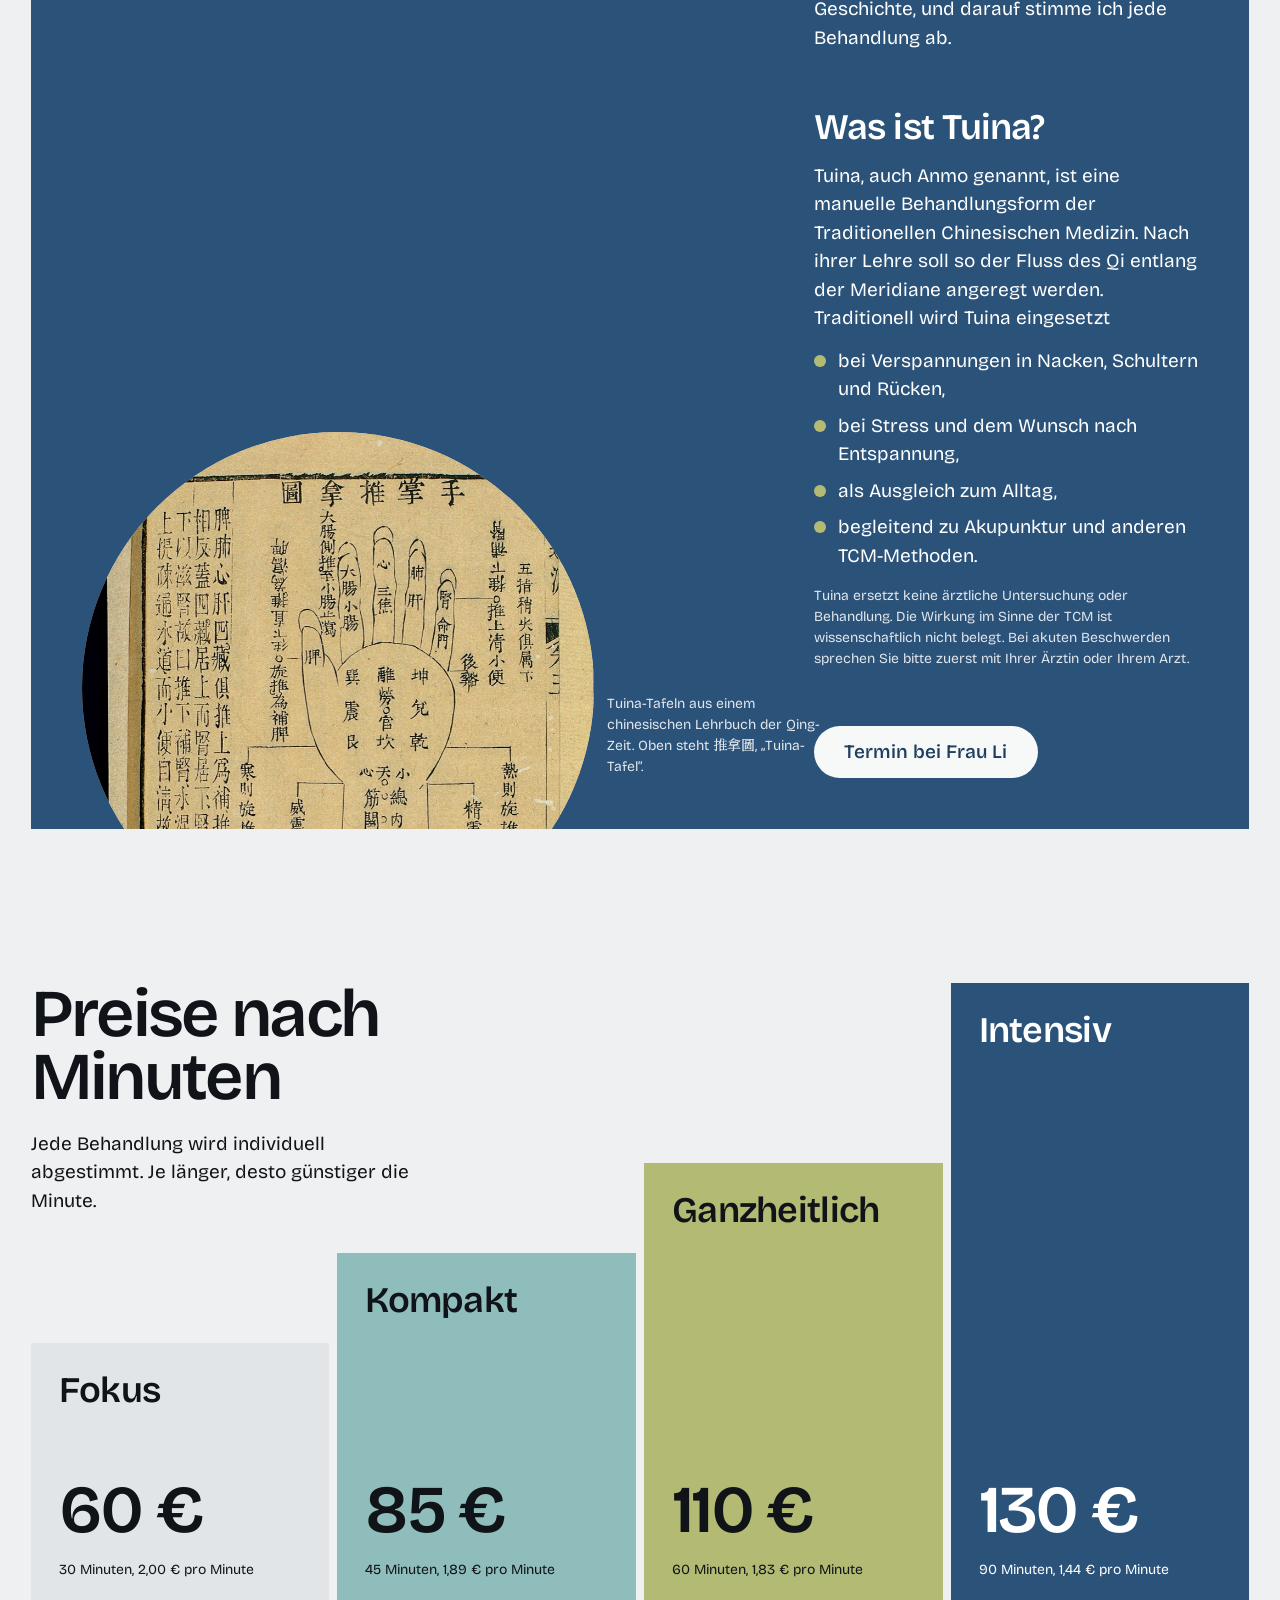
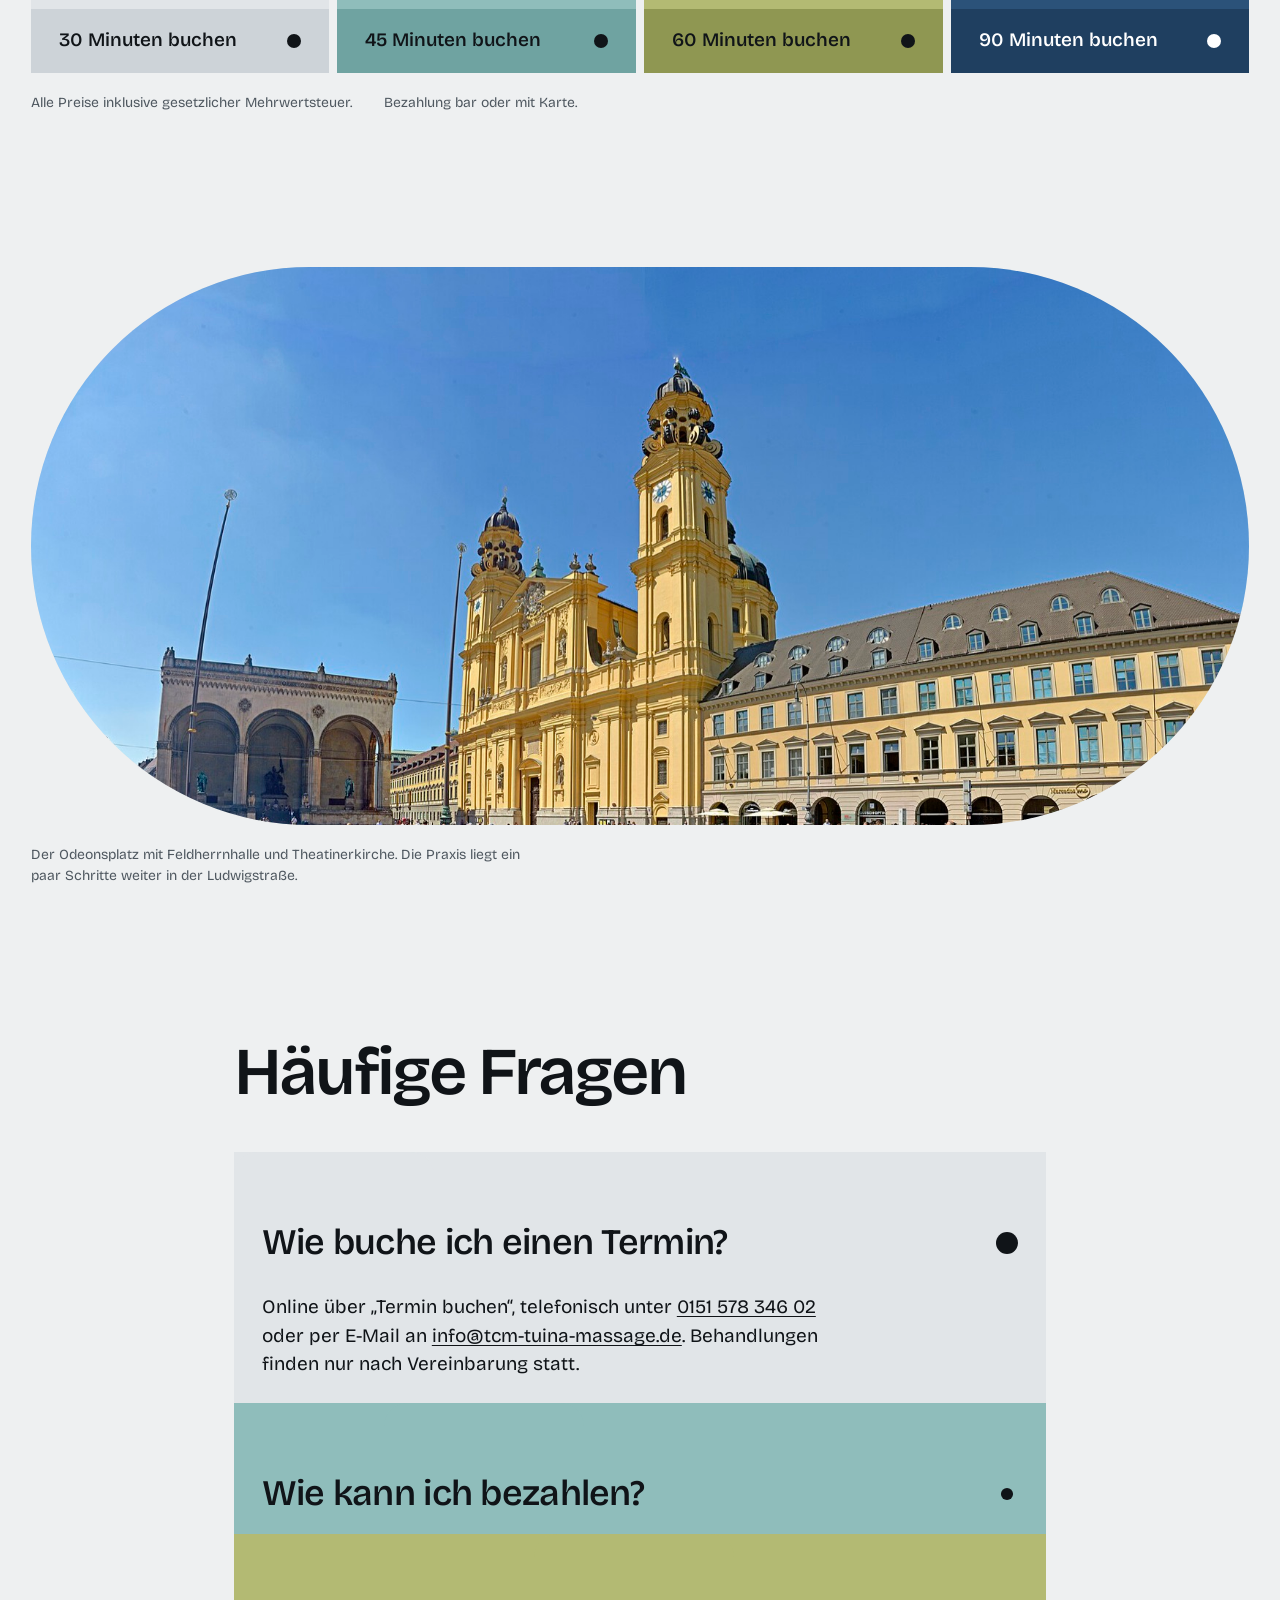
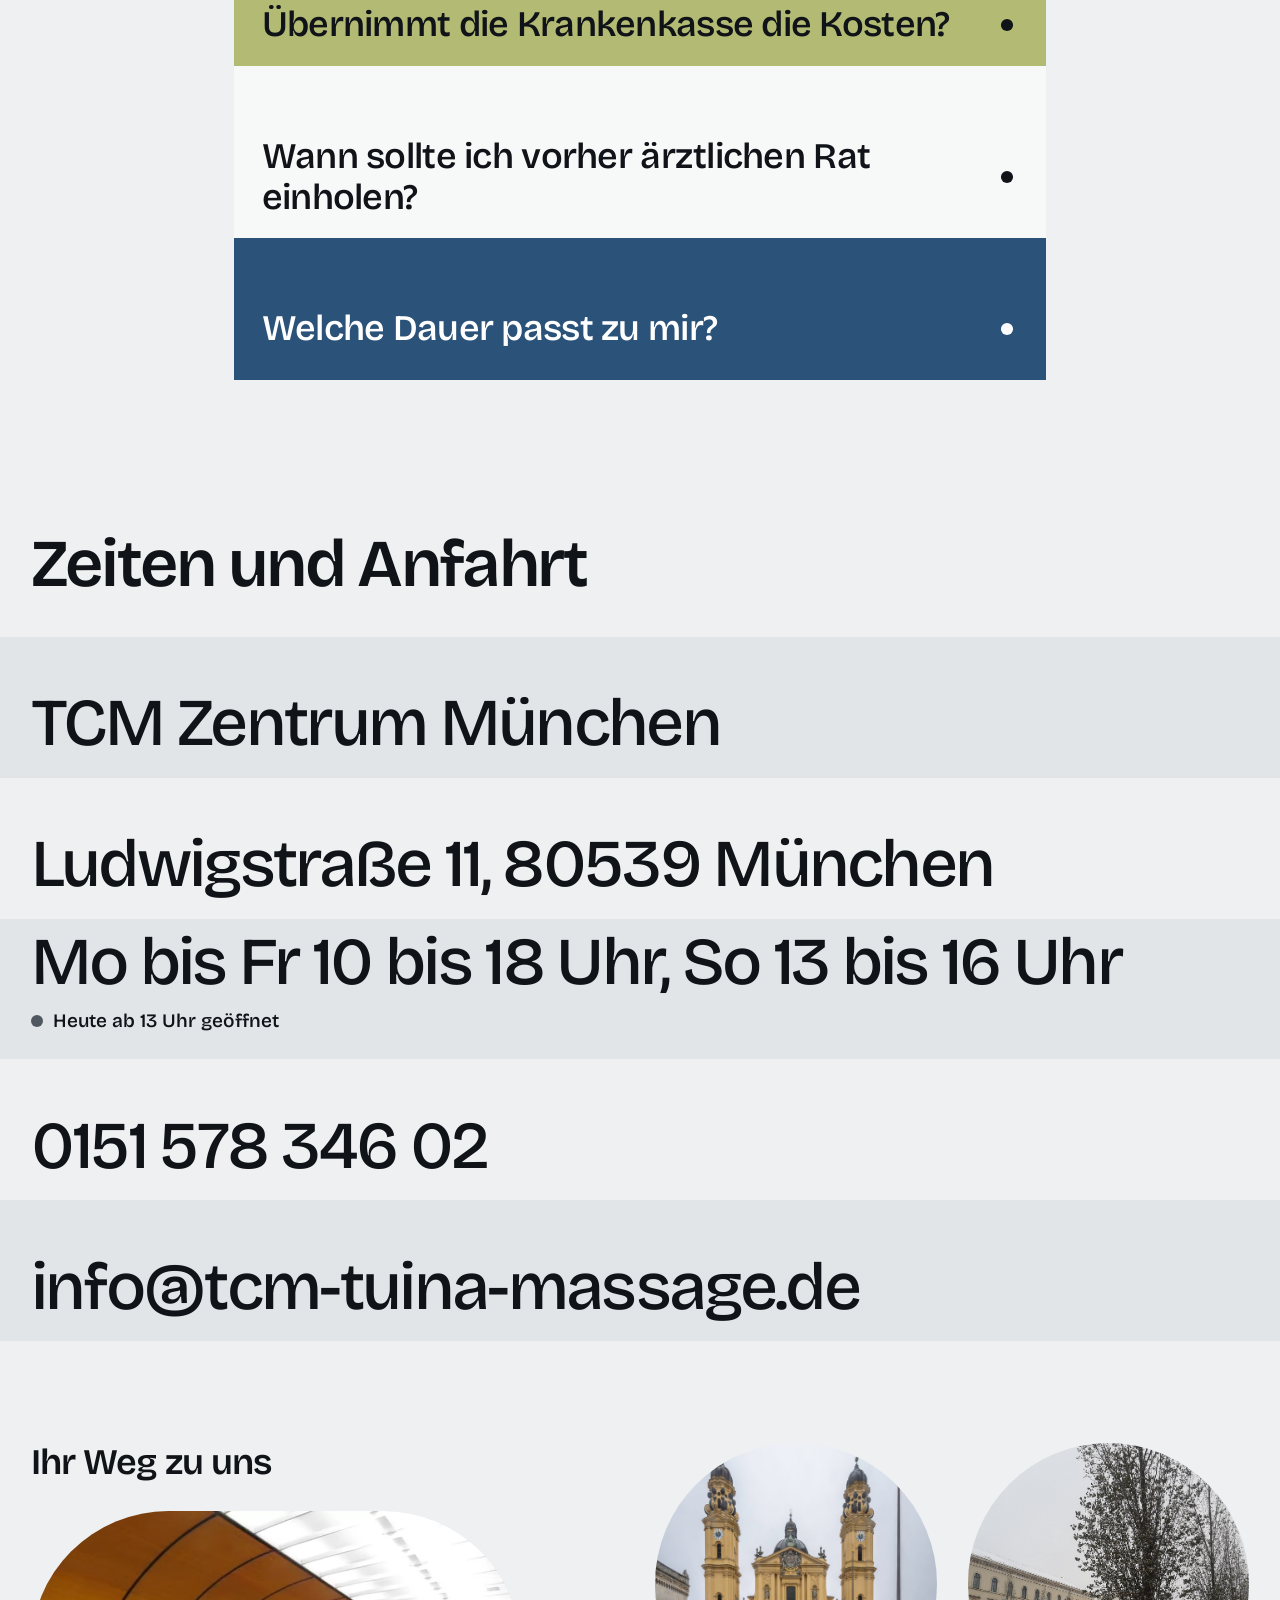
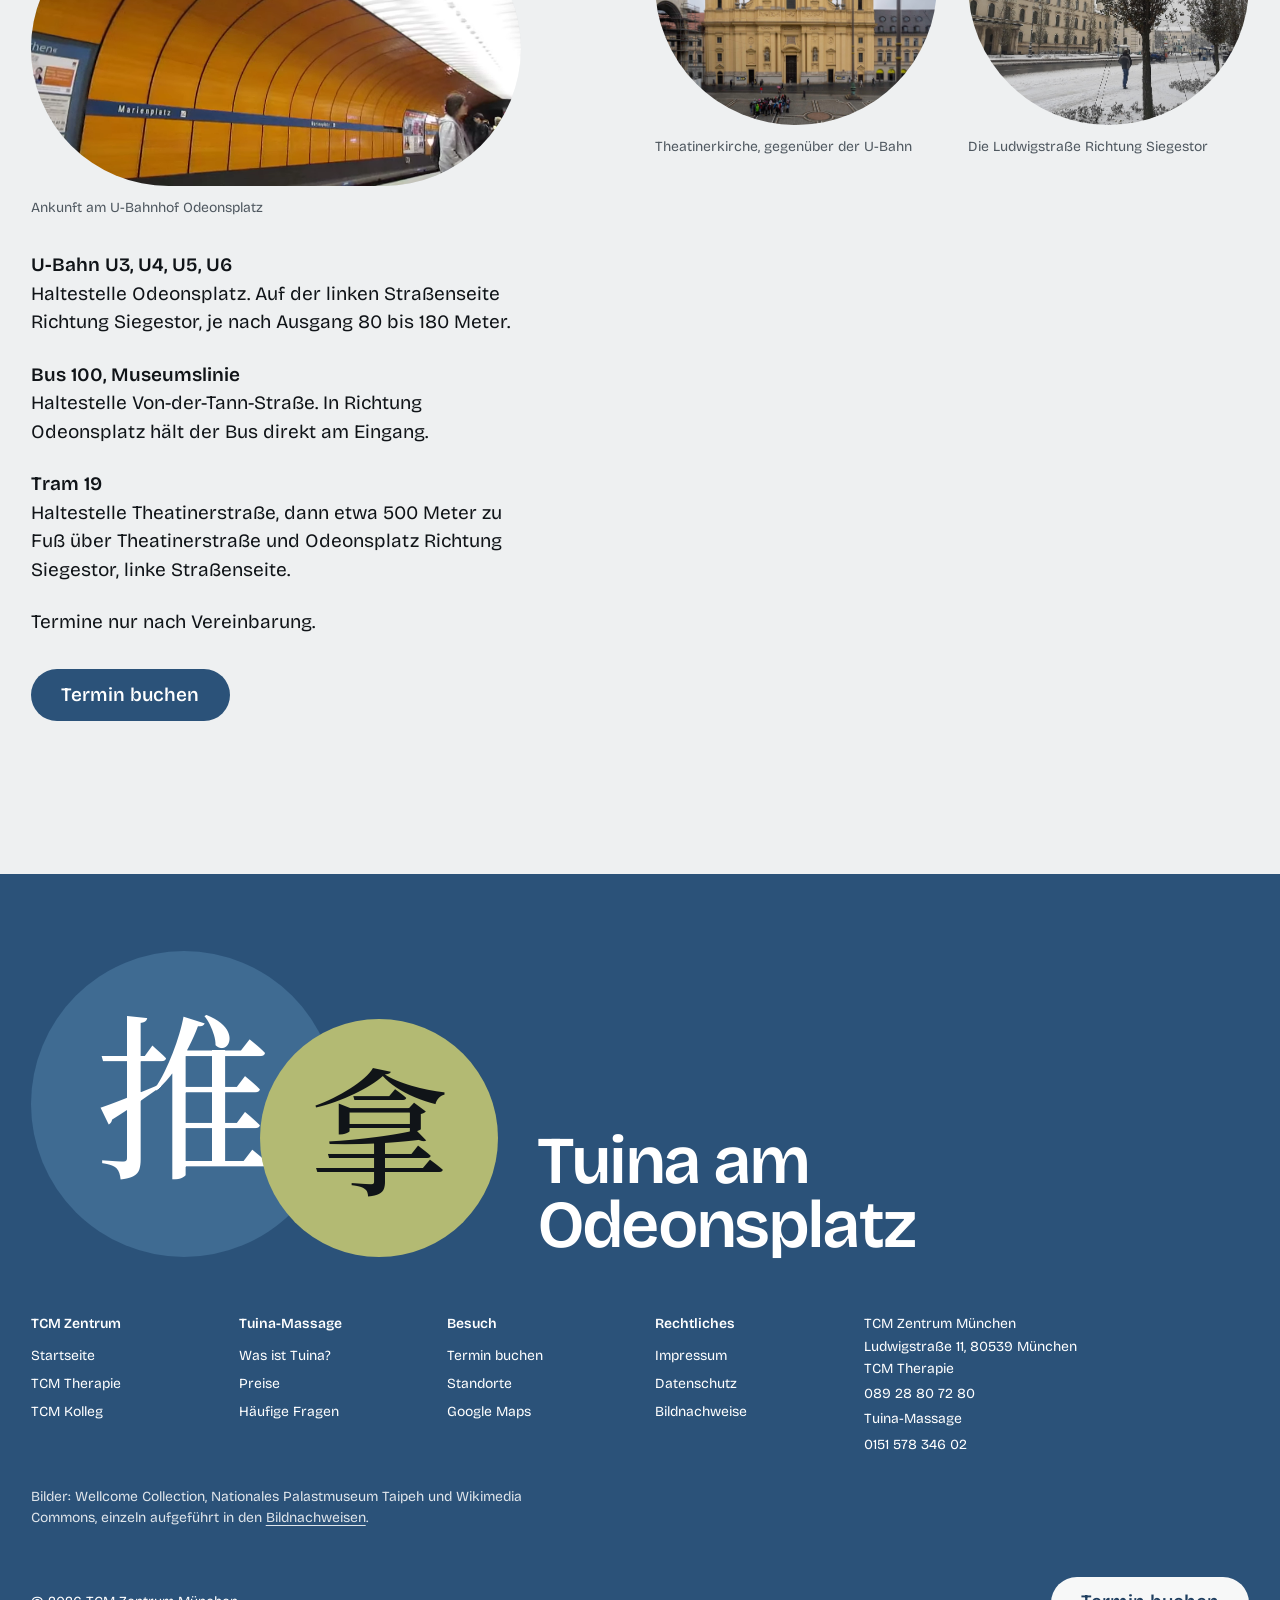
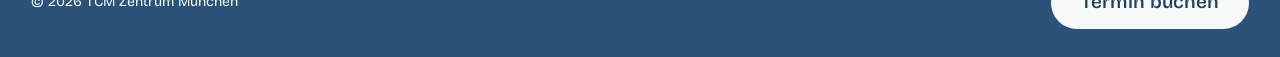
==== commit be7fcea9: "TCM Zentrum, TCM Therapie und TCM Kolleg in die Website aufgenommen - Neue Seiten /zentrum/, /tcm/ u" ====
--- a/Website_1/index.html
+++ b/Website_1/index.html
@@ -11,7 +11,7 @@
 <meta property="og:image" content="https://tcm-tuina-massage.de/assets/img/odeonsplatz.jpg">
 <meta property="og:locale" content="de_DE">
 <meta name="theme-color" content="#eef0f1">
-<link rel="icon" href="assets/img/tuina-logo.svg" type="image/svg+xml">
+<link rel="icon" href="assets/img/tuina-logo.svg">
 <link rel="preload" href="assets/fonts/bricolage-latin-wght-normal.woff2" as="font" type="font/woff2" crossorigin>
 <link rel="stylesheet" href="assets/style.css">
 <script type="application/ld+json">
@@ -43,9 +43,10 @@
     <span>TCM Tuina Massage<small>München am Odeonsplatz</small></span>
   </a>
   <nav class="head-links" aria-label="Hauptnavigation">
-    <a href="#tuina">Tuina</a>
-    <a href="#preise">Preise</a>
-    <a href="#fragen">Fragen</a>
+    <a href="zentrum/">Zentrum</a>
+    <a href="tcm/">TCM</a>
+    <a href="./" aria-current="page">Tuina</a>
+    <a href="tcm-kolleg/">Kolleg</a>
     <a href="#anfahrt">Anfahrt</a>
   </nav>
   <a class="head-tel" href="tel:+4915157834602">0151 578 346 02</a>
@@ -53,16 +54,16 @@
   <details class="menu">
     <summary aria-label="Menü"><svg viewBox="0 0 24 24" fill="currentColor" aria-hidden="true"><circle cx="6" cy="12" r="2.2"/><circle cx="12" cy="12" r="2.2"/><circle cx="18" cy="12" r="2.2"/></svg></summary>
     <nav class="menu-panel" aria-label="Menü">
-      <a href="#tuina">Was ist Tuina?</a>
-      <a href="#preise">Preise</a>
+      <a href="zentrum/">TCM Zentrum München</a>
+      <a href="tcm/">TCM Therapie</a>
+      <a href="./" aria-current="page">Tuina-Massage</a>
+      <a href="tcm-kolleg/">TCM Kolleg</a>
+      <span class="sep"></span>
+      <a href="#preise">Preise Tuina-Massage</a>
       <a href="#fragen">Häufige Fragen</a>
-      <a href="#anfahrt">Zeiten und Anfahrt</a>
+      <a href="zentrum/#standorte">Standorte und Anfahrt</a>
       <a href="booking/">Termin buchen</a>
       <a href="tel:+4915157834602">Anrufen: 0151 578 346 02</a>
-      <span class="sep"></span>
-      <a href="https://tcm-muenchen.com/">TCM Zentrum München</a>
-      <a href="https://tcm-muenchen.com/tcm">TCM Therapie</a>
-      <a href="https://tcm-muenchen.com/tcm-kolleg">TCM Kolleg</a>
       <span class="sep"></span>
       <a href="impressum/">Impressum</a>
       <a href="datenschutz/">Datenschutz</a>
@@ -227,13 +228,13 @@
   <p class="foot-word">Tuina am Odeonsplatz</p>
   </div>
   <div class="foot-cols">
-    <div class="foot-col"><b>Behandlung</b><a href="#tuina">Was ist Tuina?</a><a href="#preise">Preise</a><a href="#fragen">Häufige Fragen</a></div>
-    <div class="foot-col"><b>Besuch</b><a href="booking/">Termin buchen</a><a href="#anfahrt">Anfahrt</a><a href="https://www.google.de/maps/place/48.14502562430879N+11.57844559690281E" rel="noopener">Google Maps</a></div>
-    <div class="foot-col"><b>TCM Zentrum</b><a href="https://tcm-muenchen.com/">Startseite</a><a href="https://tcm-muenchen.com/tcm">TCM Therapie</a><a href="https://tcm-muenchen.com/tcm-kolleg">TCM Kolleg</a></div>
-    <div class="foot-col"><b>Rechtliches</b><a href="impressum/">Impressum</a><a href="datenschutz/">Datenschutz</a></div>
-    <div class="foot-addr">TCM Zentrum München<br>Ludwigstraße 11, 80539 München<br><a href="tel:+4915157834602">0151 578 346 02</a><a href="mailto:info@tcm-tuina-massage.de">info@tcm-tuina-massage.de</a></div>
-  </div>
-  <p class="credits">Bilder: <a href="https://commons.wikimedia.org/w/index.php?curid=36079960" rel="noopener">Tuina-Tafel der Handfläche</a> (Chinesischer Holzschnitt, Qing-Zeit, Wellcome Collection, CC BY 4.0); <a href="https://commons.wikimedia.org/w/index.php?curid=36079994" rel="noopener">Tuina-Tafel des Handrückens</a> (Chinesischer Holzschnitt, Qing-Zeit, Wellcome Collection, CC BY 4.0); <a href="https://commons.wikimedia.org/w/index.php?curid=36079980" rel="noopener">Tuina-Tafel für Handfläche und Unterarm</a> (Chinesischer Holzschnitt, Qing-Zeit, Wellcome Collection, CC BY 4.0); <a href="https://commons.wikimedia.org/w/index.php?curid=36094253" rel="noopener">Neun Kreisbewegungen, Tafel 3</a> (Chinesischer Holzschnitt, Wellcome Collection, CC BY 4.0); <a href="https://commons.wikimedia.org/w/index.php?curid=81074693" rel="noopener">Odeonsplatz, München</a> (Foto: Guido Radig, CC BY-SA 4.0); <a href="https://commons.wikimedia.org/wiki/File:Exterior_of_Theatinerkirche,_Munich.jpg" rel="noopener">Theatinerkirche, München</a> (Foto: Wilfredor, CC0); <a href="https://commons.wikimedia.org/w/index.php?curid=160784165" rel="noopener">Ludwigstraße im Winter</a> (Foto: SuPich, CC0); <a href="https://commons.wikimedia.org/wiki/File:Arrival_odenplatz_19-05-23_557.ogv" rel="noopener">U-Bahn-Ankunft am Odeonsplatz</a> (Video: Chris Light, CC BY-SA 4.0). Alle über Wikimedia Commons.</p>
+    <div class="foot-col"><b>TCM Zentrum</b><a href="zentrum/">Startseite</a><a href="tcm/">TCM Therapie</a><a href="tcm-kolleg/">TCM Kolleg</a></div>
+    <div class="foot-col"><b>Tuina-Massage</b><a href="./">Was ist Tuina?</a><a href="#preise">Preise</a><a href="#fragen">Häufige Fragen</a></div>
+    <div class="foot-col"><b>Besuch</b><a href="booking/">Termin buchen</a><a href="zentrum/#standorte">Standorte</a><a href="https://www.google.de/maps/place/48.14502562430879N+11.57844559690281E" rel="noopener">Google Maps</a></div>
+    <div class="foot-col"><b>Rechtliches</b><a href="impressum/">Impressum</a><a href="datenschutz/">Datenschutz</a><a href="impressum/#bildnachweise">Bildnachweise</a></div>
+    <div class="foot-addr">TCM Zentrum München<br>Ludwigstraße 11, 80539 München<br>TCM Therapie <a href="tel:+498928807280">089 28 80 72 80</a>Tuina-Massage <a href="tel:+4915157834602">0151 578 346 02</a></div>
+  </div>
+  <p class="credits">Bilder: Wellcome Collection, Nationales Palastmuseum Taipeh und Wikimedia Commons, einzeln aufgeführt in den <a href="impressum/#bildnachweise">Bildnachweisen</a>.</p>
   <div class="foot-last"><span>© 2026 TCM Zentrum München</span><a class="btn btn-light" href="booking/" data-booking>Termin buchen</a></div>
 </footer>
 
--- a/Website_1/assets/style.css
+++ b/Website_1/assets/style.css
@@ -18,13 +18,13 @@
   unicode-range: U+0100-02BA, U+02BD-02C5, U+02C7-02CC, U+02CE-02D7, U+02DD-02FF, U+0304, U+0308, U+0329, U+1D00-1DBF, U+1E00-1E9F, U+1EF2-1EFF, U+2020, U+20A0-20AB, U+20AD-20C0, U+2113, U+2C60-2C7F, U+A720-A7FF;
 }
 
-/* Nur die drei Zeichen 推拿圖 aus Noto Serif SC (SIL OFL), 1,6 KB */
+/* Nur die auf der Website verwendeten chinesischen Zeichen aus Noto Serif SC (SIL OFL) */
 @font-face {
   font-family: "Tuina Han";
   src: url("fonts/noto-serif-sc-tuina.woff2") format("woff2");
   font-weight: 500;
   font-display: block;
-  unicode-range: U+5716, U+62FF, U+63A8;
+  unicode-range: U+4e2d, U+533b, U+5716, U+5b66, U+5c3c, U+6155, U+62ff, U+63a8, U+6cd5, U+7eac, U+8c36, U+9488, U+9662, U+9ed1;
 }
 
 :root {
@@ -454,3 +454,119 @@
 @media (prefers-reduced-motion: reduce) {
   .clip video { animation: none; }
 }
+
+/* ---------- Seiten des TCM Zentrums: gleiche Formen, gleiche Farben ---------- */
+
+/* Porträt im Kreis statt wechselnder Tafeln */
+.chart.portrait { background: var(--surface); }
+.chart.portrait img { opacity: 1; object-position: 50% 22%; }
+
+/* Leistungen als große Zeilen, jede in einem Tonschritt */
+.services { padding: var(--gap-section) 0 0; }
+.services h2 { font-size: var(--step-head); padding: 0 var(--margin) 40px; }
+.svc-list { list-style: none; margin: 0; padding: 0; }
+.svc { display: grid; grid-template-columns: repeat(12, minmax(0, 1fr)); column-gap: var(--margin); align-items: baseline; padding: clamp(22px, 2.6vw, 34px) var(--margin); }
+.svc:nth-child(odd) { background: var(--surface); }
+.svc h3 { grid-column: 1 / 6; font-size: var(--step-lead); }
+.svc p { grid-column: 6 / 12; max-width: 60ch; }
+.svc p a { font-weight: 550; white-space: nowrap; }
+.services .price-foot { padding: 0 var(--margin); }
+
+/* Ablauf: blaues Band, vier Schritte nebeneinander */
+.steps { margin: var(--gap-section) var(--margin) 0; padding: clamp(40px, 5vw, 72px) clamp(28px, 4vw, 56px); background: var(--tui-deep); color: var(--accent-ink); }
+.steps h2 { font-size: var(--step-head); margin-bottom: 48px; }
+.step-list { list-style: none; margin: 0; padding: 0; display: grid; grid-template-columns: repeat(4, minmax(0, 1fr)); gap: clamp(24px, 3vw, 48px); }
+.step-list li::before { content: ""; display: block; width: 44px; height: 44px; border-radius: 50%; background: var(--na); margin-bottom: 20px; }
+.step-list li:nth-child(even)::before { background: var(--teal); }
+.step-list h3 { margin-bottom: 10px; }
+
+/* Zwei Standorte */
+.places .way { align-items: start; }
+.places .way-text { grid-column: 1 / 7; }
+.places .way-text.berg { grid-column: 7 / 13; }
+.clip img { display: block; width: 100%; height: auto; aspect-ratio: 16 / 9; object-fit: cover; border-radius: 999px; background: var(--surface); }
+
+/* Broschüre und Hinweis */
+.download { padding: var(--gap-section) var(--margin) 0; }
+.download-inner { background: var(--na); padding: clamp(32px, 4vw, 56px); display: grid; grid-template-columns: 1fr auto; gap: 16px 48px; align-items: end; }
+.download-inner h2 { font-size: var(--step-head); grid-column: 1 / -1; }
+.download-inner p { max-width: 52ch; }
+.download-inner .btn-light { background: var(--ink); color: var(--paper); }
+.download-inner .btn-light:hover { background: var(--tui-darker); color: var(--paper); }
+.disclaimer-line { margin-top: 20px; font-size: var(--step-small); color: var(--muted); max-width: 60ch; }
+
+/* Philosophie: hohes Bild links, Text rechts */
+.philo { display: grid; grid-template-columns: repeat(12, minmax(0, 1fr)); column-gap: var(--margin); padding: var(--gap-section) var(--margin) 0; align-items: start; }
+.philo-pic { grid-column: 1 / 5; display: grid; gap: 12px; }
+.philo-pic img { width: 100%; height: auto; border-radius: 999px 999px 0 0; background: var(--surface); }
+.philo-pic figcaption { font-size: var(--step-small); color: var(--muted); }
+.philo-text { grid-column: 6 / 12; display: grid; gap: 20px; align-content: start; }
+.philo-text h2 { font-size: var(--step-head); }
+.philo-text h3 { margin-top: 12px; }
+blockquote { margin: 8px 0; padding: 28px 32px; background: var(--surface); }
+blockquote p { font-size: var(--step-lead); line-height: 1.2; font-weight: 500; letter-spacing: -0.02em; max-width: 30ch; }
+blockquote footer { margin-top: 12px; font-size: var(--step-small); color: var(--muted); }
+blockquote.light { background: var(--tui-darker); padding: 24px 28px; }
+blockquote.light p { font-size: var(--step-body); line-height: 1.5; letter-spacing: 0; font-weight: 400; max-width: none; }
+blockquote.light footer { color: var(--accent-ink); opacity: 0.85; }
+.bagua { width: min(260px, 60%); aspect-ratio: 1; border-radius: 50%; overflow: hidden; background: #fff; }
+.bagua img { width: 100%; height: 100%; object-fit: cover; }
+.note-dark { font-size: var(--step-small); color: var(--muted); max-width: 60ch; }
+.points.dark li::before { background: var(--tui); }
+
+/* Behandlungsmethoden: Liste mit runden Bildern, zweispaltig */
+.methods { padding: var(--gap-section) var(--margin) 0; }
+.methods h2 { font-size: var(--step-head); margin-bottom: 48px; }
+.method-list { display: grid; grid-template-columns: 1fr 1fr; gap: 56px var(--margin); }
+.method { display: grid; grid-template-columns: clamp(96px, 11vw, 160px) 1fr; gap: 28px; align-items: start; }
+.method:nth-child(4n+2), .method:nth-child(4n+3) { transform: translateY(0); }
+.m-pic { aspect-ratio: 1; border-radius: 50%; overflow: hidden; background: #d9cfb6; }
+.m-pic img { width: 100%; height: 100%; object-fit: cover; }
+.method h3 { margin-bottom: 8px; }
+.method p { max-width: 52ch; }
+.methods .price-foot { margin-top: 40px; }
+
+/* Kolleg */
+.kolleg-top { display: grid; grid-template-columns: auto 1fr; column-gap: clamp(24px, 4vw, 56px); align-items: center; }
+.kolleg-logo { grid-row: 1 / 4; width: clamp(96px, 14vw, 200px); height: auto; }
+.kolleg-top > :not(.kolleg-logo) { grid-column: 2; }
+.kolleg-top p { margin-top: 16px; }
+.kolleg-top .han-line { font-size: var(--step-lead); margin-top: 18px; letter-spacing: 0.04em; }
+.courses { grid-template-columns: repeat(3, minmax(0, 1fr)); }
+.courses .price-head { width: calc(33.333% - 6px); }
+.courses .t30 { grid-column: 1; height: 360px; }
+.courses .t60 { grid-column: 2; height: 560px; }
+.courses .t90 { grid-column: 3; height: 640px; }
+.courses .amount { font-size: var(--step-lead); margin-top: 6px; }
+.course-lines { list-style: none; padding: 0; margin: auto 0 0; display: grid; gap: 6px; font-size: var(--step-small); }
+.course-lines li { display: flex; gap: 10px; }
+.course-lines li::before { content: ""; flex: none; width: 0.6em; height: 0.6em; margin-top: 0.42em; border-radius: 50%; background: currentColor; opacity: 0.7; }
+
+@media (max-width: 900px) {
+  .svc { grid-template-columns: 1fr; row-gap: 6px; }
+  .svc h3, .svc p { grid-column: 1; }
+  .step-list { grid-template-columns: 1fr 1fr; }
+  .places .way-text, .places .way-text.berg { grid-column: 1; }
+  .download-inner { grid-template-columns: 1fr; }
+  .philo { grid-template-columns: 1fr; row-gap: 40px; }
+  .philo-pic, .philo-text { grid-column: 1; }
+  .philo-pic { max-width: 320px; }
+  .method-list { grid-template-columns: 1fr; gap: 40px; }
+  .method { grid-template-columns: 96px 1fr; gap: 20px; }
+  .kolleg-top { grid-template-columns: 1fr; }
+  .kolleg-logo { grid-row: auto; margin-bottom: 20px; }
+  .kolleg-top > :not(.kolleg-logo) { grid-column: 1; }
+  .courses { grid-template-columns: 1fr; }
+  .courses .price-head { width: auto; }
+  .courses .t30, .courses .t60, .courses .t90 { grid-column: 1; height: auto; }
+}
+@media (max-width: 520px) {
+  .step-list { grid-template-columns: 1fr; }
+}
+
+.download-inner { position: relative; }
+.dl-pic { grid-column: 2; grid-row: 1 / 4; justify-self: end; width: clamp(120px, 14vw, 200px); aspect-ratio: 1; border-radius: 50%; overflow: hidden; background: #d9cfb6; }
+.dl-pic img { width: 100%; height: 100%; object-fit: cover; object-position: 50% 30%; }
+.download-inner h2 { grid-column: 1; }
+.download-inner p, .download-inner .btn { grid-column: 1; justify-self: start; }
+@media (max-width: 900px) { .dl-pic { grid-column: 1; grid-row: auto; justify-self: start; } }
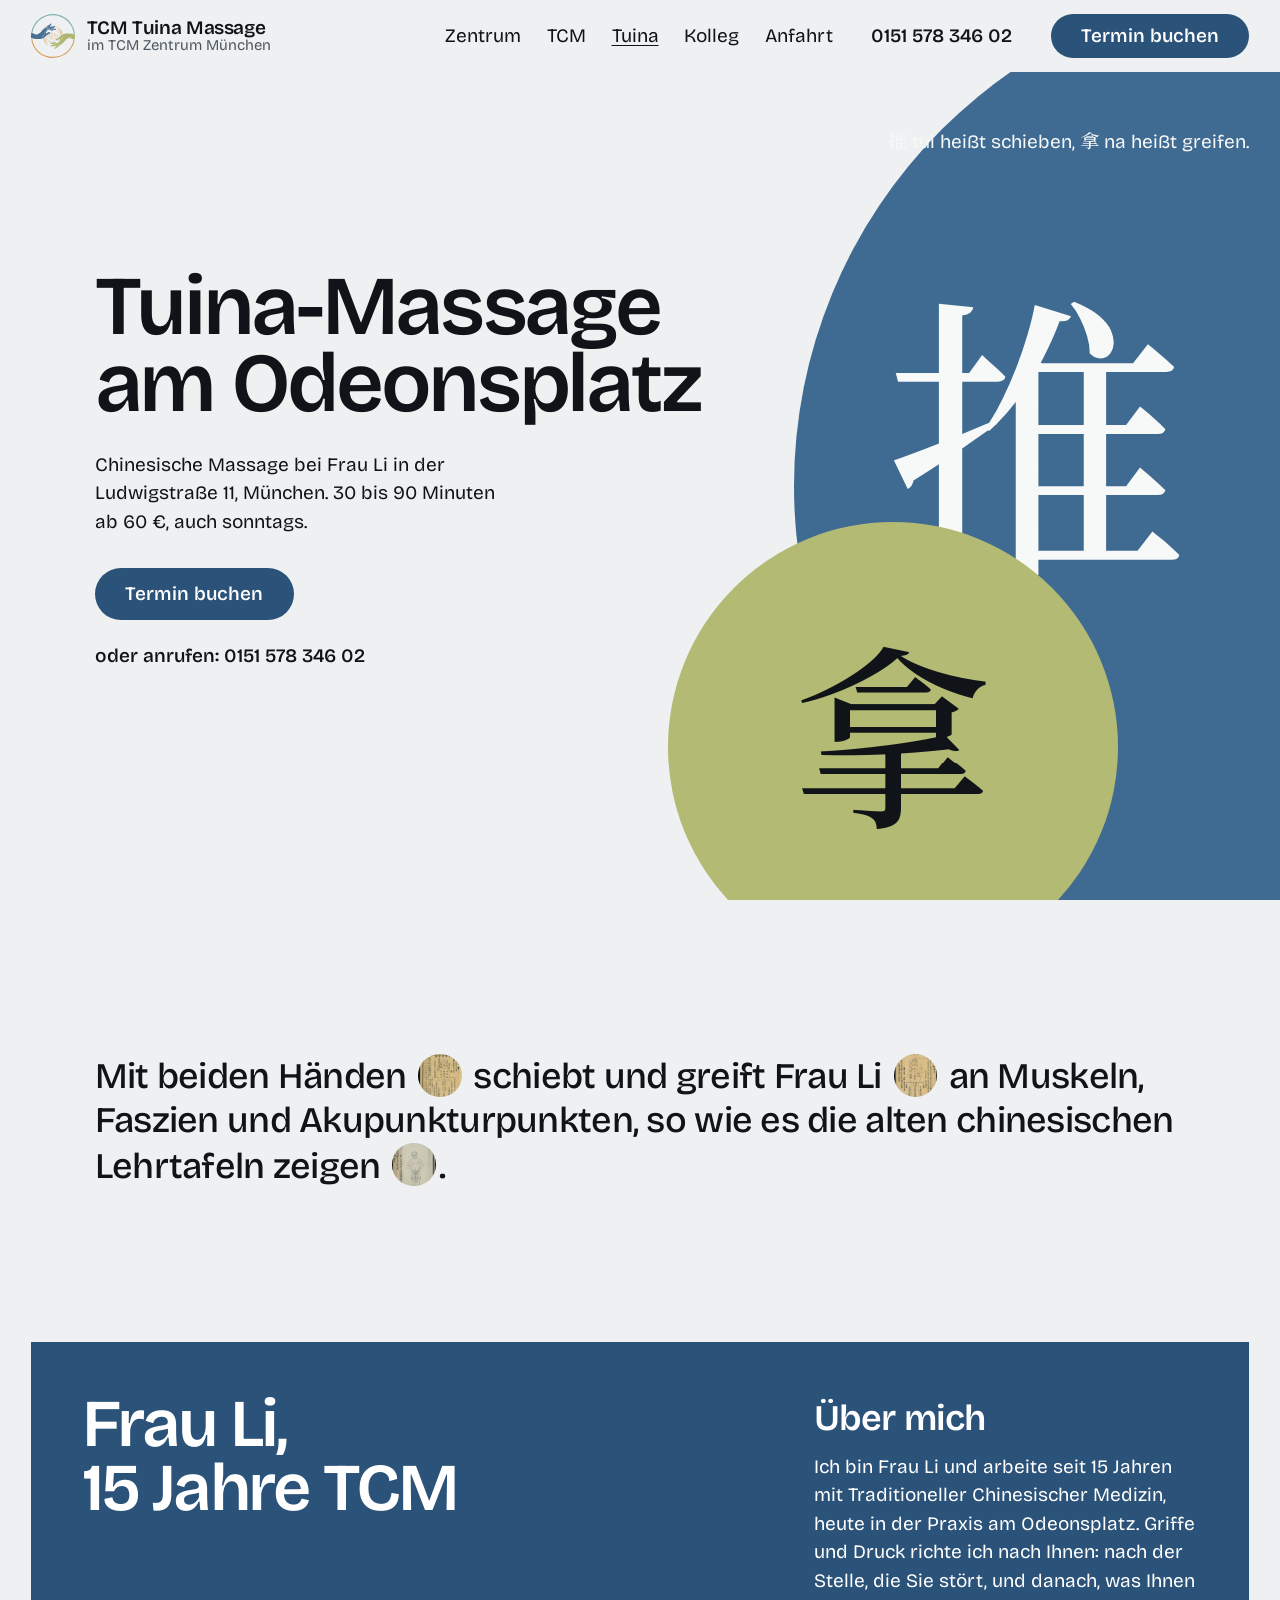
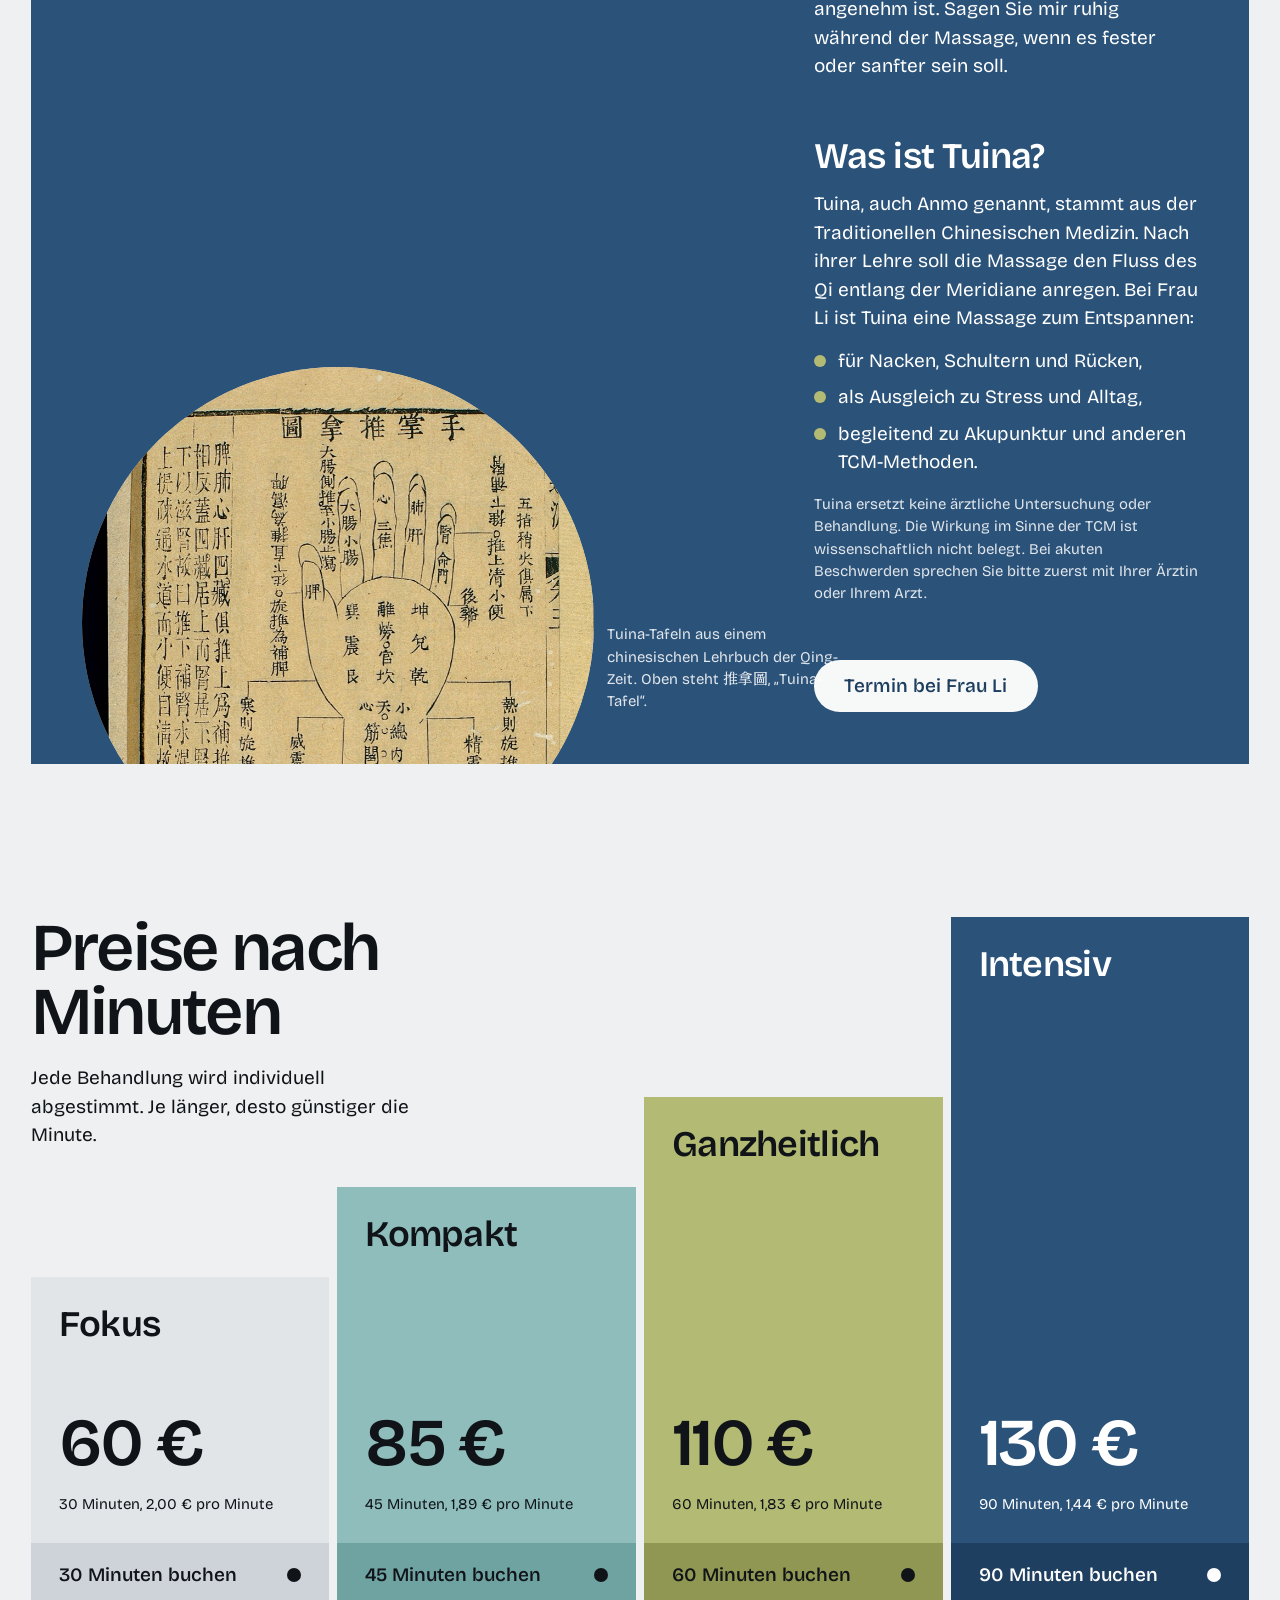
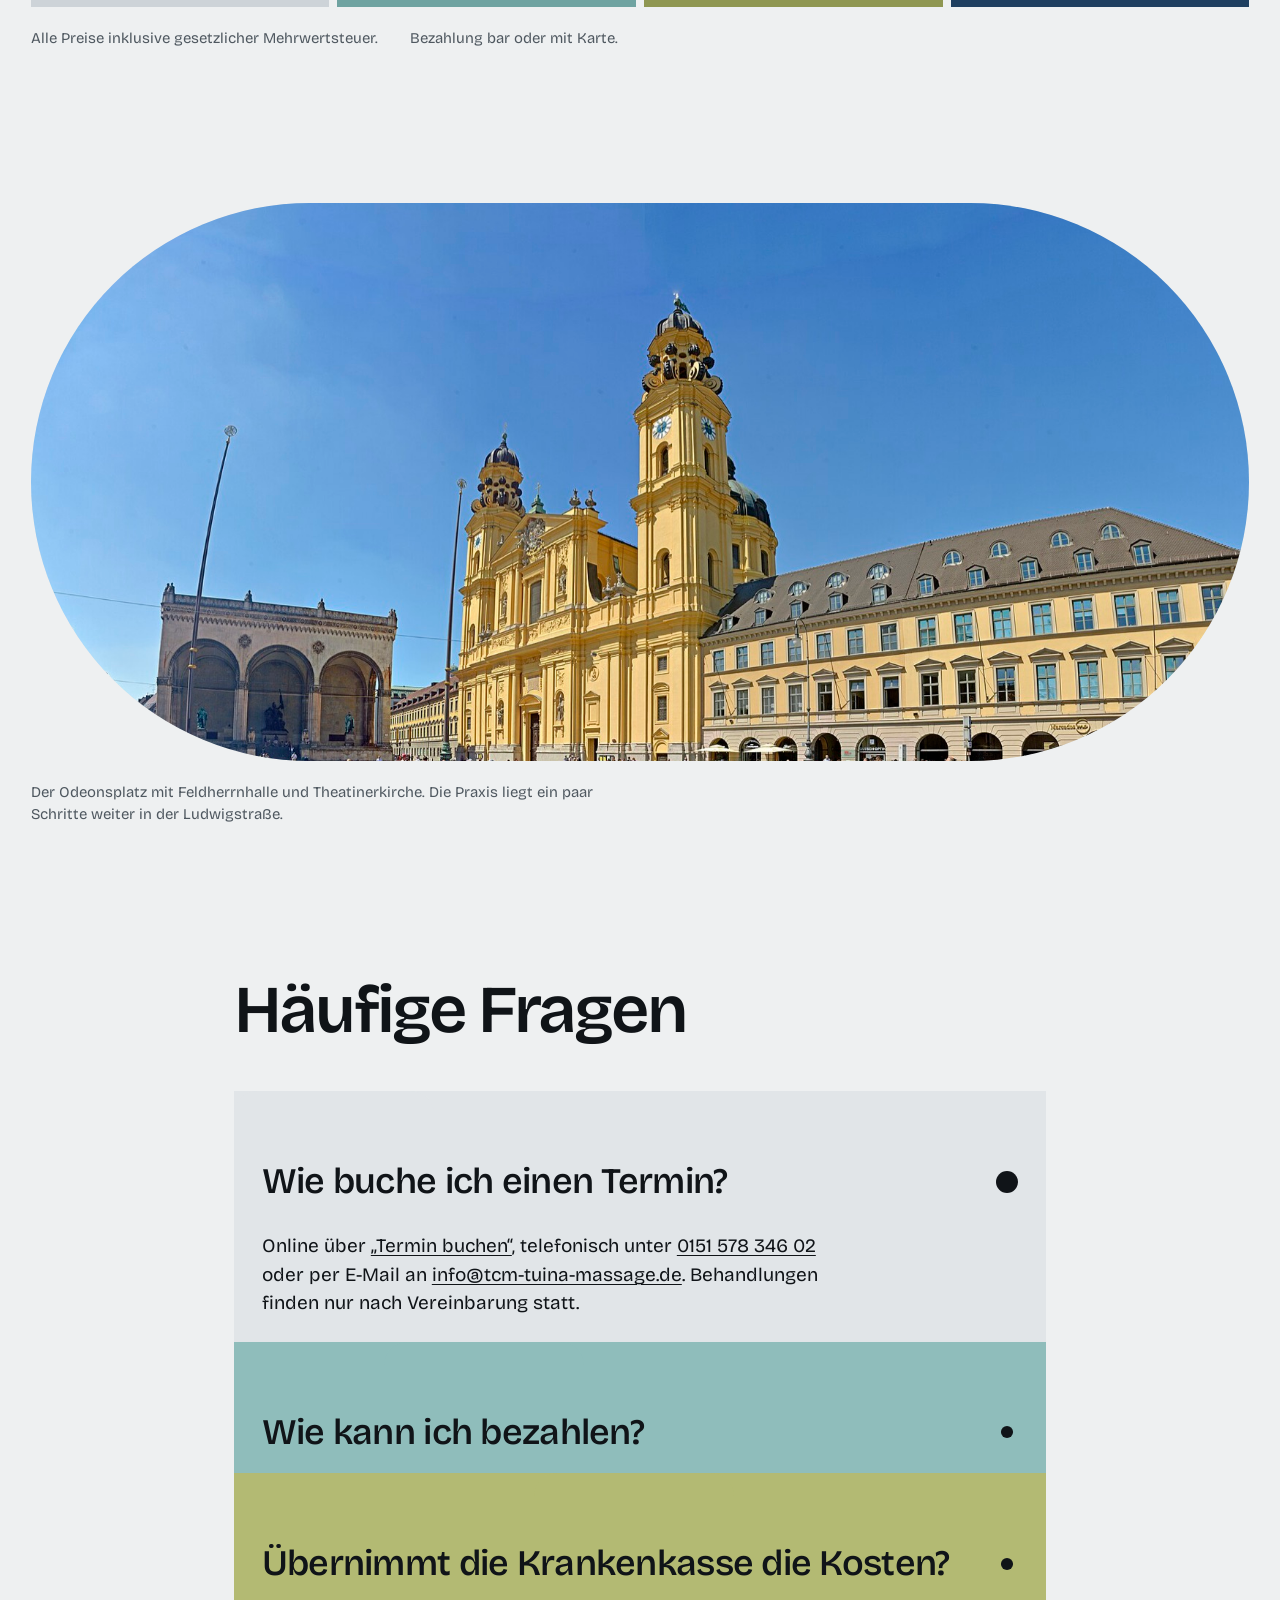
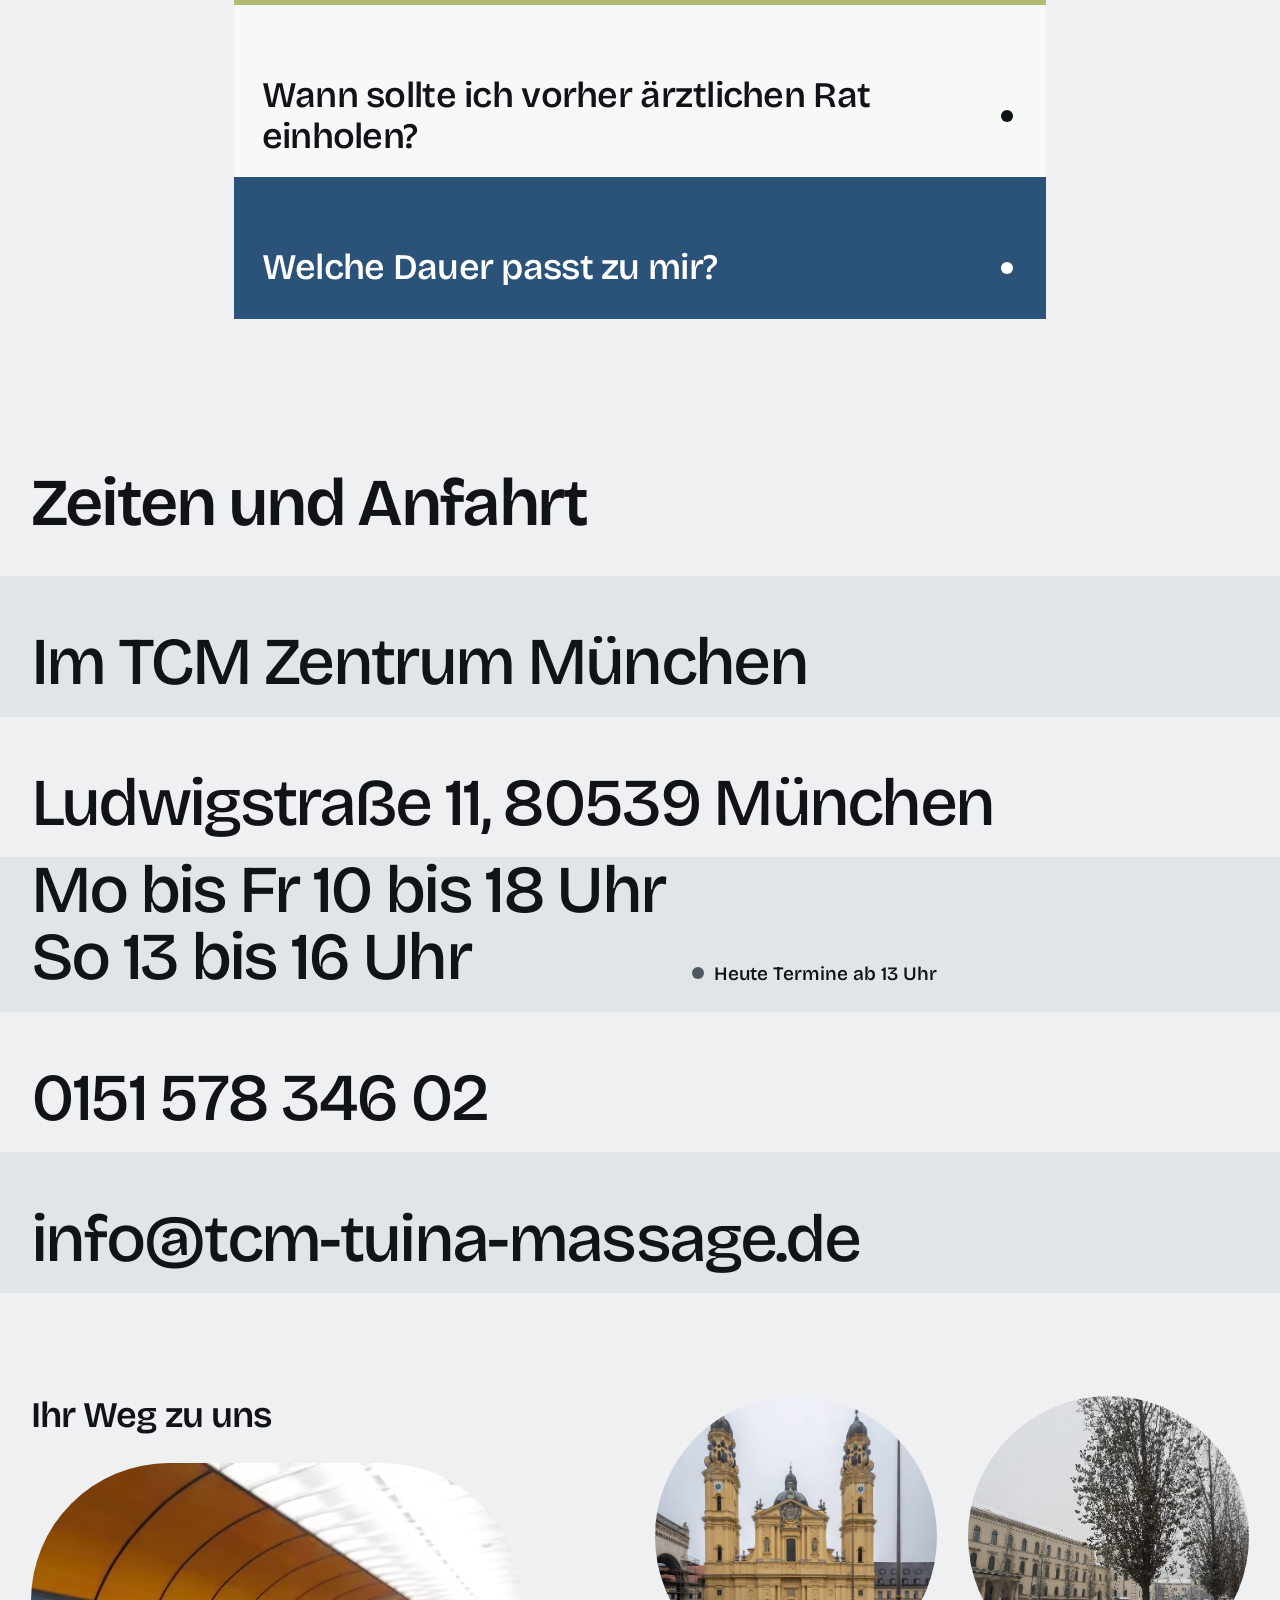
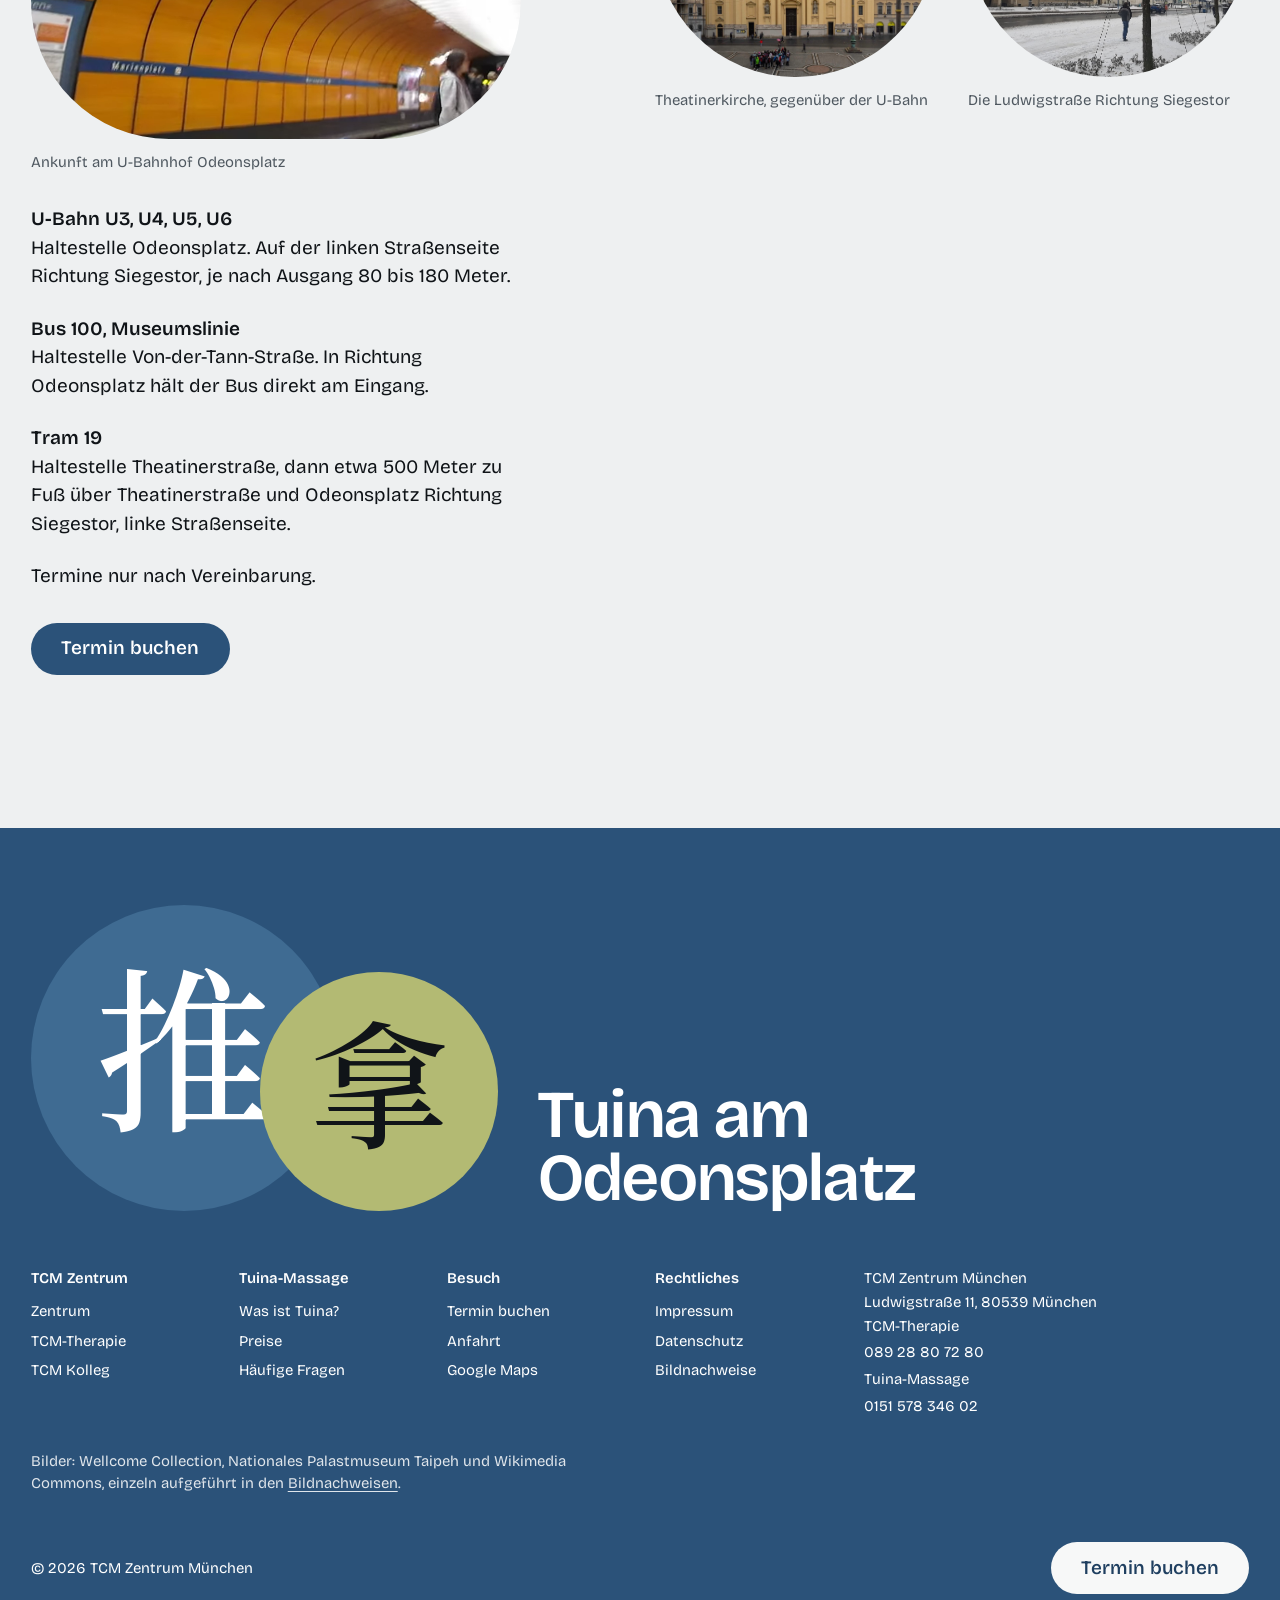
==== commit e4cc317d: "Feinschliff aus Kundensicht: Buchungswege, Rechtliches, Texte - Broschüren mit Indikationslisten und" ====
--- a/Website_1/index.html
+++ b/Website_1/index.html
@@ -4,16 +4,16 @@
 <meta charset="utf-8">
 <meta name="viewport" content="width=device-width, initial-scale=1">
 <title>Tuina-Massage München am Odeonsplatz | TCM Zentrum München</title>
-<meta name="description" content="Chinesische Tuina-Massage bei Frau Li in der Ludwigstraße 11 am Odeonsplatz. 30 bis 90 Minuten, online oder telefonisch buchen.">
+<meta name="description" content="Chinesische Tuina-Massage bei Frau Li am Odeonsplatz, Ludwigstraße 11. 30 bis 90 Minuten ab 60 €, auch sonntags. Online oder telefonisch buchen.">
 <link rel="canonical" href="https://tcm-tuina-massage.de/">
 <meta property="og:title" content="Tuina-Massage München am Odeonsplatz | TCM Zentrum München">
-<meta property="og:description" content="Chinesische Tuina-Massage bei Frau Li in der Ludwigstraße 11 am Odeonsplatz. 30 bis 90 Minuten, online oder telefonisch buchen.">
+<meta property="og:description" content="Chinesische Tuina-Massage bei Frau Li am Odeonsplatz, Ludwigstraße 11. 30 bis 90 Minuten ab 60 €, auch sonntags. Online oder telefonisch buchen.">
 <meta property="og:image" content="https://tcm-tuina-massage.de/assets/img/odeonsplatz.jpg">
 <meta property="og:locale" content="de_DE">
 <meta name="theme-color" content="#eef0f1">
 <link rel="icon" href="assets/img/tuina-logo.svg">
 <link rel="preload" href="assets/fonts/bricolage-latin-wght-normal.woff2" as="font" type="font/woff2" crossorigin>
-<link rel="stylesheet" href="assets/style.css">
+<link rel="stylesheet" href="assets/style.css?v=e03aa3bc">
 <script type="application/ld+json">
 {
   "@context": "https://schema.org",
@@ -24,7 +24,7 @@
   "logo": "https://tcm-tuina-massage.de/assets/img/tuina-logo.svg",
   "telephone": "+49 151 57834602",
   "email": "info@tcm-tuina-massage.de",
-  "priceRange": "60 € bis 130 €",
+  "priceRange": "60 € bis 130 €",
   "paymentAccepted": "Bargeld, Karte",
   "address": { "@type": "PostalAddress", "streetAddress": "Ludwigstraße 11", "postalCode": "80539", "addressLocality": "München", "addressCountry": "DE" },
   "geo": { "@type": "GeoCoordinates", "latitude": 48.14502562430879, "longitude": 11.57844559690281 },
@@ -40,7 +40,7 @@
 <header class="site-head">
   <a class="mark" href="./" aria-label="TCM Tuina Massage, Startseite">
     <img src="assets/img/tuina-logo.svg" alt="" width="44" height="44">
-    <span>TCM Tuina Massage<small>München am Odeonsplatz</small></span>
+    <span>TCM Tuina Massage<small>im TCM Zentrum München</small></span>
   </a>
   <nav class="head-links" aria-label="Hauptnavigation">
     <a href="zentrum/">Zentrum</a>
@@ -55,15 +55,16 @@
     <summary aria-label="Menü"><svg viewBox="0 0 24 24" fill="currentColor" aria-hidden="true"><circle cx="6" cy="12" r="2.2"/><circle cx="12" cy="12" r="2.2"/><circle cx="18" cy="12" r="2.2"/></svg></summary>
     <nav class="menu-panel" aria-label="Menü">
       <a href="zentrum/">TCM Zentrum München</a>
-      <a href="tcm/">TCM Therapie</a>
+      <a href="tcm/">TCM-Therapie</a>
       <a href="./" aria-current="page">Tuina-Massage</a>
       <a href="tcm-kolleg/">TCM Kolleg</a>
       <span class="sep"></span>
       <a href="#preise">Preise Tuina-Massage</a>
-      <a href="#fragen">Häufige Fragen</a>
-      <a href="zentrum/#standorte">Standorte und Anfahrt</a>
+      <a href="#fragen">Fragen zur Tuina-Massage</a>
+      <a href="#anfahrt">Zeiten und Anfahrt</a>
       <a href="booking/">Termin buchen</a>
-      <a href="tel:+4915157834602">Anrufen: 0151 578 346 02</a>
+      <a href="tel:+4915157834602">Tuina-Massage: 0151 578 346 02</a>
+      <a href="tel:+498928807280">TCM-Therapie: 089 28 80 72 80</a>
       <span class="sep"></span>
       <a href="impressum/">Impressum</a>
       <a href="datenschutz/">Datenschutz</a>
@@ -75,8 +76,9 @@
   <section class="hero" aria-labelledby="titel">
     <div class="hero-text">
       <h1 id="titel">Tuina-Massage am Odeonsplatz</h1>
-      <p>Chinesische Massage bei Frau Li in der Ludwigstraße 11, München. 30 bis 90 Minuten, auch sonntags.</p>
+      <p>Chinesische Massage bei Frau Li in der Ludwigstraße 11, München. 30 bis 90 Minuten ab 60 €, auch sonntags.</p>
       <a class="btn" href="booking/" data-booking>Termin buchen</a>
+      <a class="hero-tel" href="tel:+4915157834602">oder anrufen: 0151 578 346 02</a>
     </div>
     <div class="orbs">
       <div class="orb orb-tui"><svg class="glyph g-tui" viewBox="0 0 100 100" aria-hidden="true"><text x="50" y="50" text-anchor="middle" dominant-baseline="central">推</text></svg></div>
@@ -85,24 +87,23 @@
     </div>
   </section>
 
-  <section class="statement" id="tuina" aria-label="Was Tuina bedeutet">
-    <p data-reveal><span>Tuina heißt Schieben <span class="inline-pic"><img src="assets/img/tuina-tafel-handflaeche.jpg" alt="Historische Tuina-Tafel einer Handfläche" width="80" height="80" style="object-position:50% 42%" loading="lazy" decoding="async"></span> und Greifen <span class="inline-pic"><img src="assets/img/tuina-tafel-handruecken.jpg" alt="Historische Tuina-Tafel eines Handrückens" width="80" height="80" style="object-position:50% 38%" loading="lazy" decoding="async"></span>, mit beiden Händen an Muskeln, Faszien und Akupunkturpunkten, wie auf alten Lehrtafeln <span class="inline-pic"><img src="assets/img/holzschnitt-selbstmassage.jpg" alt="Chinesischer Holzschnitt einer Selbstmassage" width="80" height="80" style="object-position:50% 45%" loading="lazy" decoding="async"></span>.</span></p>
+  <section class="statement" id="tuina" aria-label="Wie Tuina arbeitet">
+    <p data-reveal><span>Mit beiden Händen <span class="inline-pic"><img src="assets/img/tuina-tafel-handflaeche.jpg" alt="Historische Tuina-Tafel einer Handfläche" width="80" height="80" style="object-position:50% 42%" loading="lazy" decoding="async"></span> schiebt und greift Frau Li <span class="inline-pic"><img src="assets/img/tuina-tafel-handruecken.jpg" alt="Historische Tuina-Tafel eines Handrückens" width="80" height="80" style="object-position:50% 38%" loading="lazy" decoding="async"></span> an Muskeln, Faszien und Akupunkturpunkten, so wie es die alten chinesischen Lehrtafeln zeigen <span class="inline-pic"><img src="assets/img/holzschnitt-selbstmassage.jpg" alt="Chinesischer Holzschnitt einer Selbstmassage" width="80" height="80" style="object-position:50% 45%" loading="lazy" decoding="async"></span>.</span></p>
   </section>
 
   <section class="panel" aria-labelledby="li">
-    <h2 id="li">Frau Li,<br>15 Jahre TCM</h2>
+    <h2 id="li">Frau Li,<br>15 Jahre TCM</h2>
     <div class="panel-text" data-reveal>
       <div>
         <h3>Über mich</h3>
-        <p>Mein Name ist Frau Li, und ich freue mich, Sie in der Praxis am Odeonsplatz zu begrüßen. Für mich ist Tuina mehr als eine Technik, sie ist eine Kunst der Achtsamkeit. Jeder Körper erzählt seine eigene Geschichte, und darauf stimme ich jede Behandlung ab.</p>
+        <p>Ich bin Frau Li und arbeite seit 15 Jahren mit Traditioneller Chinesischer Medizin, heute in der Praxis am Odeonsplatz. Griffe und Druck richte ich nach Ihnen: nach der Stelle, die Sie stört, und danach, was Ihnen angenehm ist. Sagen Sie mir ruhig während der Massage, wenn es fester oder sanfter sein soll.</p>
       </div>
       <div>
         <h3>Was ist Tuina?</h3>
-        <p>Tuina, auch Anmo genannt, ist eine manuelle Behandlungsform der Traditionellen Chinesischen Medizin. Nach ihrer Lehre soll so der Fluss des Qi entlang der Meridiane angeregt werden. Traditionell wird Tuina eingesetzt</p>
+        <p>Tuina, auch Anmo genannt, stammt aus der Traditionellen Chinesischen Medizin. Nach ihrer Lehre soll die Massage den Fluss des Qi entlang der Meridiane anregen. Bei Frau Li ist Tuina eine Massage zum Entspannen:</p>
         <ul class="points">
-          <li>bei Verspannungen in Nacken, Schultern und Rücken,</li>
-          <li>bei Stress und dem Wunsch nach Entspannung,</li>
-          <li>als Ausgleich zum Alltag,</li>
+          <li>für Nacken, Schultern und Rücken,</li>
+          <li>als Ausgleich zu Stress und Alltag,</li>
           <li>begleitend zu Akupunktur und anderen TCM-Methoden.</li>
         </ul>
         <p class="note">Tuina ersetzt keine ärztliche Untersuchung oder Behandlung. Die Wirkung im Sinne der TCM ist wissenschaftlich nicht belegt. Bei akuten Beschwerden sprechen Sie bitte zuerst mit Ihrer Ärztin oder Ihrem Arzt.</p>
@@ -126,34 +127,34 @@
       <div class="tile t30">
         <div class="tile-body">
           <span class="name">Fokus</span>
-          <span class="amount">60 €</span>
-          <span class="per">30 Minuten, 2,00 € pro Minute</span>
-        </div>
-        <a class="tile-btn" href="booking/" data-booking>30 Minuten buchen</a>
+          <span class="amount">60 €</span>
+          <span class="per">30 Minuten, 2,00 € pro Minute</span>
+        </div>
+        <a class="tile-btn" href="booking/" data-booking>30 Minuten buchen</a>
       </div>
       <div class="tile t45">
         <div class="tile-body">
           <span class="name">Kompakt</span>
-          <span class="amount">85 €</span>
-          <span class="per">45 Minuten, 1,89 € pro Minute</span>
-        </div>
-        <a class="tile-btn" href="booking/" data-booking>45 Minuten buchen</a>
+          <span class="amount">85 €</span>
+          <span class="per">45 Minuten, 1,89 € pro Minute</span>
+        </div>
+        <a class="tile-btn" href="booking/" data-booking>45 Minuten buchen</a>
       </div>
       <div class="tile t60">
         <div class="tile-body">
           <span class="name">Ganzheitlich</span>
-          <span class="amount">110 €</span>
-          <span class="per">60 Minuten, 1,83 € pro Minute</span>
-        </div>
-        <a class="tile-btn" href="booking/" data-booking>60 Minuten buchen</a>
+          <span class="amount">110 €</span>
+          <span class="per">60 Minuten, 1,83 € pro Minute</span>
+        </div>
+        <a class="tile-btn" href="booking/" data-booking>60 Minuten buchen</a>
       </div>
       <div class="tile t90">
         <div class="tile-body">
           <span class="name">Intensiv</span>
-          <span class="amount">130 €</span>
-          <span class="per">90 Minuten, 1,44 € pro Minute</span>
-        </div>
-        <a class="tile-btn" href="booking/" data-booking>90 Minuten buchen</a>
+          <span class="amount">130 €</span>
+          <span class="per">90 Minuten, 1,44 € pro Minute</span>
+        </div>
+        <a class="tile-btn" href="booking/" data-booking>90 Minuten buchen</a>
       </div>
     </div>
     <p class="price-foot"><span>Alle Preise inklusive gesetzlicher Mehrwertsteuer.</span><span>Bezahlung bar oder mit Karte.</span></p>
@@ -169,7 +170,7 @@
       <h2 id="fragen-titel">Häufige Fragen</h2>
       <div class="cards" data-reveal>
         <div class="card"><span class="tab" aria-hidden="true"></span>
-          <details name="fragen" open><summary>Wie buche ich einen Termin?</summary><p>Online über „Termin buchen“, telefonisch unter <a href="tel:+4915157834602">0151 578 346 02</a> oder per E-Mail an <a href="mailto:info@tcm-tuina-massage.de">info@tcm-tuina-massage.de</a>. Behandlungen finden nur nach Vereinbarung statt.</p></details>
+          <details name="fragen" open><summary>Wie buche ich einen Termin?</summary><p>Online über <a href="booking/" data-booking>„Termin buchen“</a>, telefonisch unter <a href="tel:+4915157834602">0151 578 346 02</a> oder per E-Mail an <a href="mailto:info@tcm-tuina-massage.de">info@tcm-tuina-massage.de</a>. Behandlungen finden nur nach Vereinbarung statt.</p></details>
         </div>
         <div class="card"><span class="tab" aria-hidden="true"></span>
           <details name="fragen"><summary>Wie kann ich bezahlen?</summary><p>Direkt in der Praxis, bar oder mit Karte. Alle Preise enthalten die gesetzliche Mehrwertsteuer.</p></details>
@@ -181,7 +182,7 @@
           <details name="fragen"><summary>Wann sollte ich vorher ärztlichen Rat einholen?</summary><p>Bei Fieber, akuten Entzündungen, frischen Verletzungen, Hauterkrankungen im Behandlungsbereich, in der Schwangerschaft oder bei ernsthaften Vorerkrankungen klären Sie bitte vor dem Termin mit Ihrer Ärztin oder Ihrem Arzt, ob eine Massage für Sie geeignet ist.</p></details>
         </div>
         <div class="card"><span class="tab" aria-hidden="true"></span>
-          <details name="fragen"><summary>Welche Dauer passt zu mir?</summary><p>30 Minuten eignen sich, wenn Sie sich auf einen Bereich konzentrieren möchten. Mit 60 oder 90 Minuten bleibt Zeit für eine ganzheitliche Behandlung. Am Telefon beraten wir Sie gern.</p></details>
+          <details name="fragen"><summary>Welche Dauer passt zu mir?</summary><p>30 Minuten reichen für einen Bereich, etwa Nacken und Schultern. 45 Minuten geben etwas mehr Spielraum, mit 60 oder 90 Minuten bleibt Zeit für den ganzen Körper. Wenn Sie unsicher sind, beraten wir Sie gern am Telefon.</p></details>
         </div>
       </div>
     </div>
@@ -190,9 +191,9 @@
   <section class="visit" id="anfahrt" aria-labelledby="anfahrt-titel">
     <h2 id="anfahrt-titel">Zeiten und Anfahrt</h2>
     <div class="rows" data-reveal>
-      <div class="row">TCM Zentrum München</div>
+      <div class="row">Im TCM Zentrum München</div>
       <a href="https://www.google.de/maps/place/48.14502562430879N+11.57844559690281E" rel="noopener">Ludwigstraße 11, 80539 München</a>
-      <div class="row row-hours"><span>Mo bis Fr 10 bis 18 Uhr, So 13 bis 16 Uhr</span><span class="today" data-today hidden></span></div>
+      <div class="row row-hours"><span>Mo bis Fr 10 bis 18 Uhr<br>So 13 bis 16 Uhr</span><span class="today" data-today hidden></span></div>
       <a href="tel:+4915157834602">0151 578 346 02</a>
       <a href="mailto:info@tcm-tuina-massage.de">info@tcm-tuina-massage.de</a>
     </div>
@@ -205,9 +206,9 @@
           </video>
           <figcaption>Ankunft am U-Bahnhof Odeonsplatz</figcaption>
         </figure>
-        <p><b>U-Bahn U3, U4, U5, U6</b>Haltestelle Odeonsplatz. Auf der linken Straßenseite Richtung Siegestor, je nach Ausgang 80 bis 180 Meter.</p>
+        <p><b>U-Bahn U3, U4, U5, U6</b>Haltestelle Odeonsplatz. Auf der linken Straßenseite Richtung Siegestor, je nach Ausgang 80 bis 180 Meter.</p>
         <p><b>Bus 100, Museumslinie</b>Haltestelle Von-der-Tann-Straße. In Richtung Odeonsplatz hält der Bus direkt am Eingang.</p>
-        <p><b>Tram 19</b>Haltestelle Theatinerstraße, dann etwa 500 Meter zu Fuß über Theatinerstraße und Odeonsplatz Richtung Siegestor, linke Straßenseite.</p>
+        <p><b>Tram 19</b>Haltestelle Theatinerstraße, dann etwa 500 Meter zu Fuß über Theatinerstraße und Odeonsplatz Richtung Siegestor, linke Straßenseite.</p>
         <p>Termine nur nach Vereinbarung.</p>
         <a class="btn" href="booking/" data-booking>Termin buchen</a>
       </div>
@@ -228,11 +229,11 @@
   <p class="foot-word">Tuina am Odeonsplatz</p>
   </div>
   <div class="foot-cols">
-    <div class="foot-col"><b>TCM Zentrum</b><a href="zentrum/">Startseite</a><a href="tcm/">TCM Therapie</a><a href="tcm-kolleg/">TCM Kolleg</a></div>
+    <div class="foot-col"><b>TCM Zentrum</b><a href="zentrum/">Zentrum</a><a href="tcm/">TCM-Therapie</a><a href="tcm-kolleg/">TCM Kolleg</a></div>
     <div class="foot-col"><b>Tuina-Massage</b><a href="./">Was ist Tuina?</a><a href="#preise">Preise</a><a href="#fragen">Häufige Fragen</a></div>
-    <div class="foot-col"><b>Besuch</b><a href="booking/">Termin buchen</a><a href="zentrum/#standorte">Standorte</a><a href="https://www.google.de/maps/place/48.14502562430879N+11.57844559690281E" rel="noopener">Google Maps</a></div>
+    <div class="foot-col"><b>Besuch</b><a href="booking/">Termin buchen</a><a href="#anfahrt">Anfahrt</a><a href="https://www.google.de/maps/place/48.14502562430879N+11.57844559690281E" rel="noopener">Google Maps</a></div>
     <div class="foot-col"><b>Rechtliches</b><a href="impressum/">Impressum</a><a href="datenschutz/">Datenschutz</a><a href="impressum/#bildnachweise">Bildnachweise</a></div>
-    <div class="foot-addr">TCM Zentrum München<br>Ludwigstraße 11, 80539 München<br>TCM Therapie <a href="tel:+498928807280">089 28 80 72 80</a>Tuina-Massage <a href="tel:+4915157834602">0151 578 346 02</a></div>
+    <div class="foot-addr">TCM Zentrum München<br>Ludwigstraße 11, 80539 München<br>TCM-Therapie <a href="tel:+498928807280">089 28 80 72 80</a>Tuina-Massage <a href="tel:+4915157834602">0151 578 346 02</a></div>
   </div>
   <p class="credits">Bilder: Wellcome Collection, Nationales Palastmuseum Taipeh und Wikimedia Commons, einzeln aufgeführt in den <a href="impressum/#bildnachweise">Bildnachweisen</a>.</p>
   <div class="foot-last"><span>© 2026 TCM Zentrum München</span><a class="btn btn-light" href="booking/" data-booking>Termin buchen</a></div>
@@ -241,12 +242,12 @@
 <dialog class="booking" id="booking" aria-labelledby="booking-title">
   <div class="booking-inner">
     <div class="booking-bar">
-      <div><b id="booking-title">Online-Termin buchen</b><small>Buchungssystem der cituro GmbH, siehe <a href="datenschutz/#buchung">Datenschutz</a></small></div>
+      <div><b id="booking-title">Tuina-Massage online buchen</b><small>Lieber telefonisch? <a href="tel:+4915157834602">0151 578 346 02</a></small><small>Buchungssystem der cituro GmbH, siehe <a href="datenschutz/#buchung">Datenschutzerklärung</a></small></div>
       <button class="booking-close" type="button" data-booking-close aria-label="Schließen"><svg viewBox="0 0 24 24" fill="none" stroke="currentColor" stroke-width="2.4" stroke-linecap="round" aria-hidden="true"><path d="M5 5l14 14M19 5L5 19"/></svg></button>
     </div>
     <iframe title="Online-Terminbuchung TCM Tuina Massage" data-src="https://app.cituro.com/booking/tcm-tuina-massage"></iframe>
   </div>
 </dialog>
-<script src="assets/main.js" defer></script>
+<script src="assets/main.js?v=e03aa3bc" defer></script>
 </body>
 </html>
--- a/Website_1/assets/style.css
+++ b/Website_1/assets/style.css
@@ -42,7 +42,7 @@
   --paper: #f7f8f8;
   --accent-ink: #ffffff;
 
-  --step-small: clamp(0.8125rem, 0.79rem + 0.1vw, 0.875rem);
+  --step-small: clamp(0.875rem, 0.85rem + 0.1vw, 0.9375rem);
   --step-body: clamp(1.0625rem, 1rem + 0.25vw, 1.1875rem);
   --step-lead: clamp(1.375rem, 1rem + 1.6vw, 2.25rem);
   --step-head: clamp(2.25rem, 1.3rem + 3.6vw, 4.25rem);
@@ -138,6 +138,8 @@
 .hero h1 { font-size: var(--step-display); line-height: 0.92; max-width: 14ch; }
 .hero p { margin-top: 28px; max-width: 34ch; font-size: var(--step-body); }
 .hero .btn { margin-top: 32px; }
+.hero-tel { display: block; width: max-content; margin-top: 14px; padding: 8px 0; text-decoration: none; font-weight: 550; }
+.hero-tel:hover { text-decoration: underline; }
 .orbs { position: absolute; inset: 0; z-index: 1; pointer-events: none; }
 .orb {
   position: absolute; border-radius: 50%; display: grid; place-items: center;
@@ -342,6 +344,8 @@
 .booking-bar { display: flex; align-items: center; gap: 16px; padding: 14px 16px 14px 20px; background: var(--surface); }
 .booking-bar b { display: block; font-weight: 600; }
 .booking-bar small { display: block; font-size: var(--step-small); color: var(--muted); line-height: 1.35; }
+.booking-bar small + small { margin-top: 2px; }
+html:has(dialog.booking[open]) { overflow: hidden; }
 .booking-close { margin-left: auto; flex: none; width: 44px; height: 44px; border-radius: 50%; border: 0; background: var(--paper); color: var(--ink); cursor: pointer; display: grid; place-items: center; transition: transform 140ms var(--ease-out); }
 .booking-close:active { transform: scale(0.92); }
 .booking-close svg { width: 18px; height: 18px; }
@@ -419,6 +423,7 @@
   .foot-cols { grid-template-columns: 1fr 1fr; row-gap: 28px; }
   .foot-col, .foot-addr { grid-column: auto; }
   .foot-addr { grid-column: 1 / -1; }
+  .foot-cols a { padding: 9px 0; }
   .foot-mark { height: 22svh; min-height: 150px; }
   .foot-mark span { font-size: 12svh; }
   .foot-mark .m-na { margin-left: -6svh; }
@@ -470,7 +475,8 @@
 .svc h3 { grid-column: 1 / 6; font-size: var(--step-lead); }
 .svc p { grid-column: 6 / 12; max-width: 60ch; }
 .svc p a { font-weight: 550; white-space: nowrap; }
-.services .price-foot { padding: 0 var(--margin); }
+.services .price-foot { padding: 0 var(--margin); margin-top: 32px; font-size: var(--step-body); color: var(--ink); }
+.services .price-foot a { font-weight: 550; }
 
 /* Ablauf: blaues Band, vier Schritte nebeneinander */
 .steps { margin: var(--gap-section) var(--margin) 0; padding: clamp(40px, 5vw, 72px) clamp(28px, 4vw, 56px); background: var(--tui-deep); color: var(--accent-ink); }
@@ -486,7 +492,7 @@
 .places .way-text.berg { grid-column: 7 / 13; }
 .clip img { display: block; width: 100%; height: auto; aspect-ratio: 16 / 9; object-fit: cover; border-radius: 999px; background: var(--surface); }
 
-/* Broschüre und Hinweis */
+/* Abschlusskasten und Hinweis */
 .download { padding: var(--gap-section) var(--margin) 0; }
 .download-inner { background: var(--na); padding: clamp(32px, 4vw, 56px); display: grid; grid-template-columns: 1fr auto; gap: 16px 48px; align-items: end; }
 .download-inner h2 { font-size: var(--step-head); grid-column: 1 / -1; }
@@ -528,15 +534,16 @@
 
 /* Kolleg */
 .kolleg-top { display: grid; grid-template-columns: auto 1fr; column-gap: clamp(24px, 4vw, 56px); align-items: center; }
-.kolleg-logo { grid-row: 1 / 4; width: clamp(96px, 14vw, 200px); height: auto; }
+.kolleg-logo { grid-row: 1 / 5; width: clamp(96px, 14vw, 200px); height: auto; }
 .kolleg-top > :not(.kolleg-logo) { grid-column: 2; }
 .kolleg-top p { margin-top: 16px; }
+.kolleg-top .btn { justify-self: start; margin-top: 28px; }
 .kolleg-top .han-line { font-size: var(--step-lead); margin-top: 18px; letter-spacing: 0.04em; }
 .courses { grid-template-columns: repeat(3, minmax(0, 1fr)); }
 .courses .price-head { width: calc(33.333% - 6px); }
-.courses .t30 { grid-column: 1; height: 360px; }
-.courses .t60 { grid-column: 2; height: 560px; }
-.courses .t90 { grid-column: 3; height: 640px; }
+.courses .t30 { grid-column: 1; height: auto; min-height: 360px; }
+.courses .t60 { grid-column: 2; height: auto; min-height: 560px; }
+.courses .t90 { grid-column: 3; height: auto; min-height: 640px; }
 .courses .amount { font-size: var(--step-lead); margin-top: 6px; }
 .course-lines { list-style: none; padding: 0; margin: auto 0 0; display: grid; gap: 6px; font-size: var(--step-small); }
 .course-lines li { display: flex; gap: 10px; }
@@ -558,7 +565,7 @@
   .kolleg-top > :not(.kolleg-logo) { grid-column: 1; }
   .courses { grid-template-columns: 1fr; }
   .courses .price-head { width: auto; }
-  .courses .t30, .courses .t60, .courses .t90 { grid-column: 1; height: auto; }
+  .courses .t30, .courses .t60, .courses .t90 { grid-column: 1; height: auto; min-height: 0; }
 }
 @media (max-width: 520px) {
   .step-list { grid-template-columns: 1fr; }
@@ -570,3 +577,4 @@
 .download-inner h2 { grid-column: 1; }
 .download-inner p, .download-inner .btn { grid-column: 1; justify-self: start; }
 @media (max-width: 900px) { .dl-pic { grid-column: 1; grid-row: auto; justify-self: start; } }
+.price-foot a[href^="mailto"] { white-space: nowrap; }
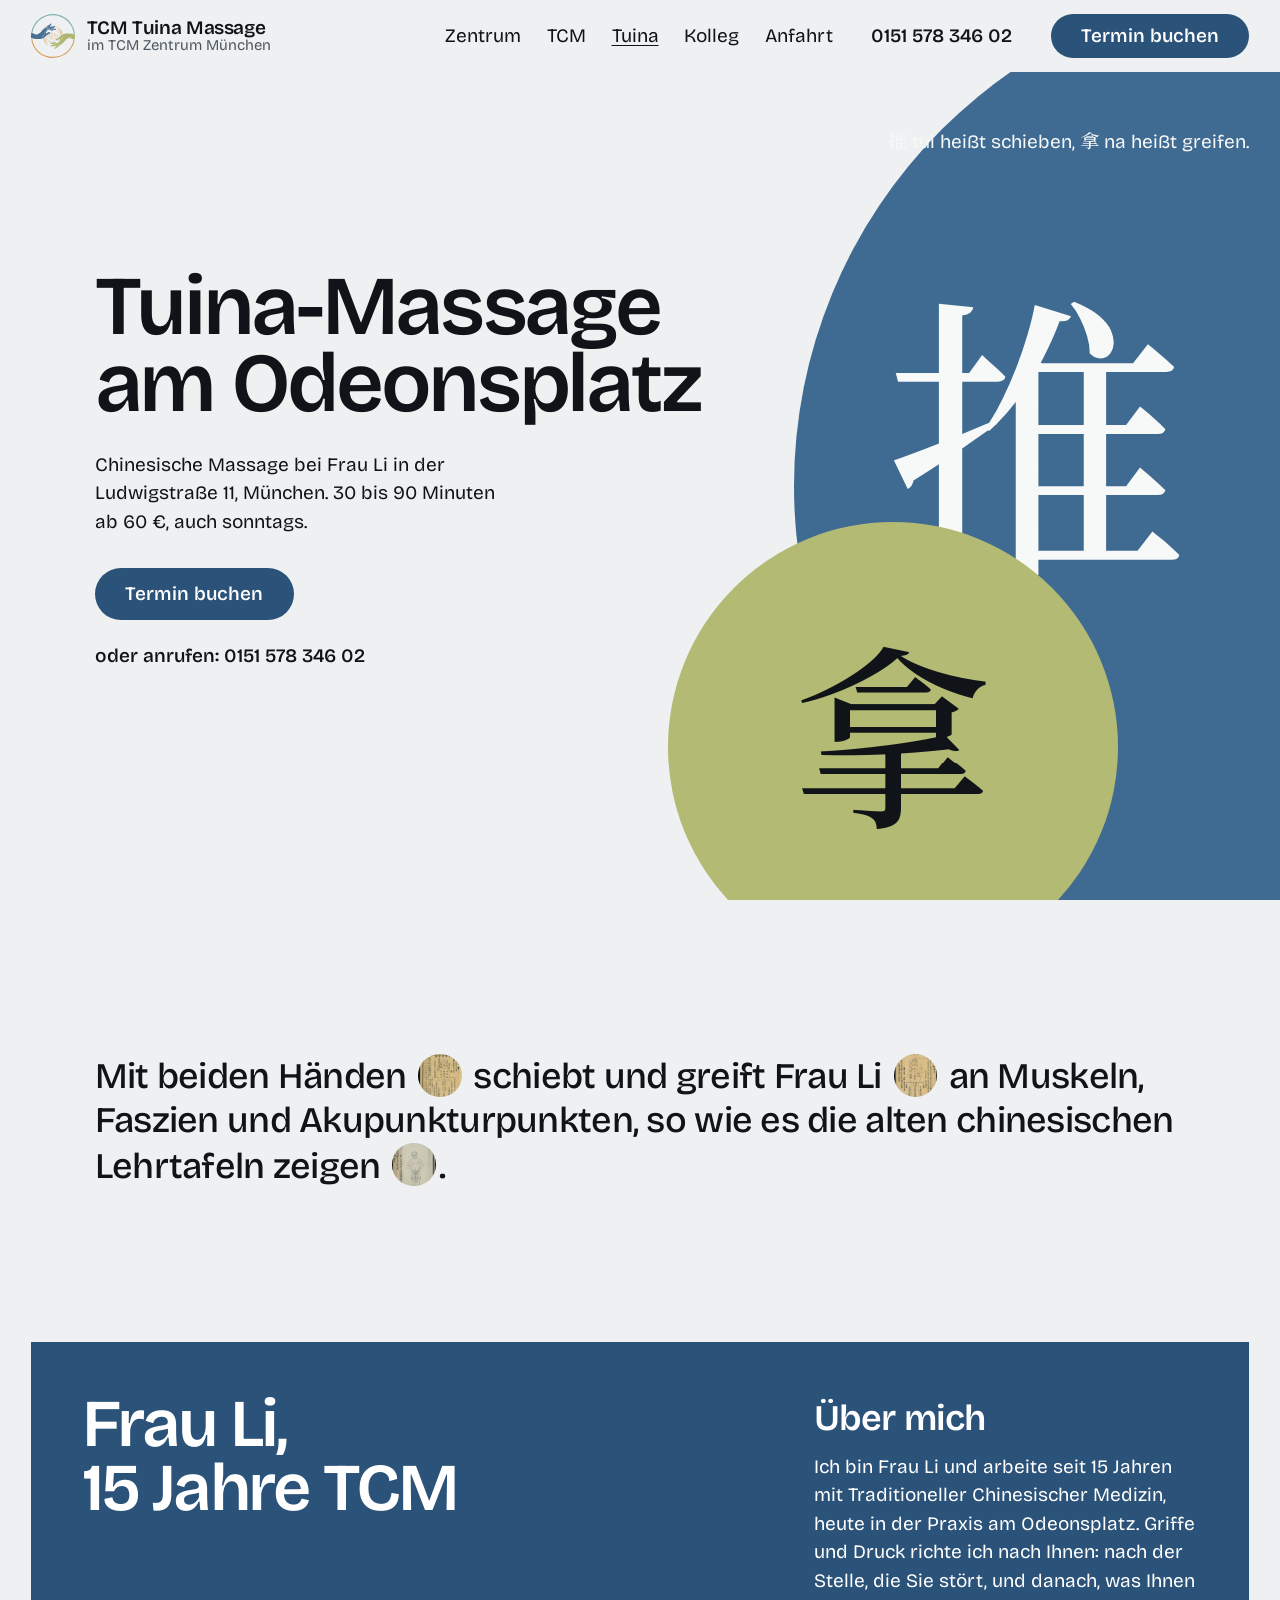
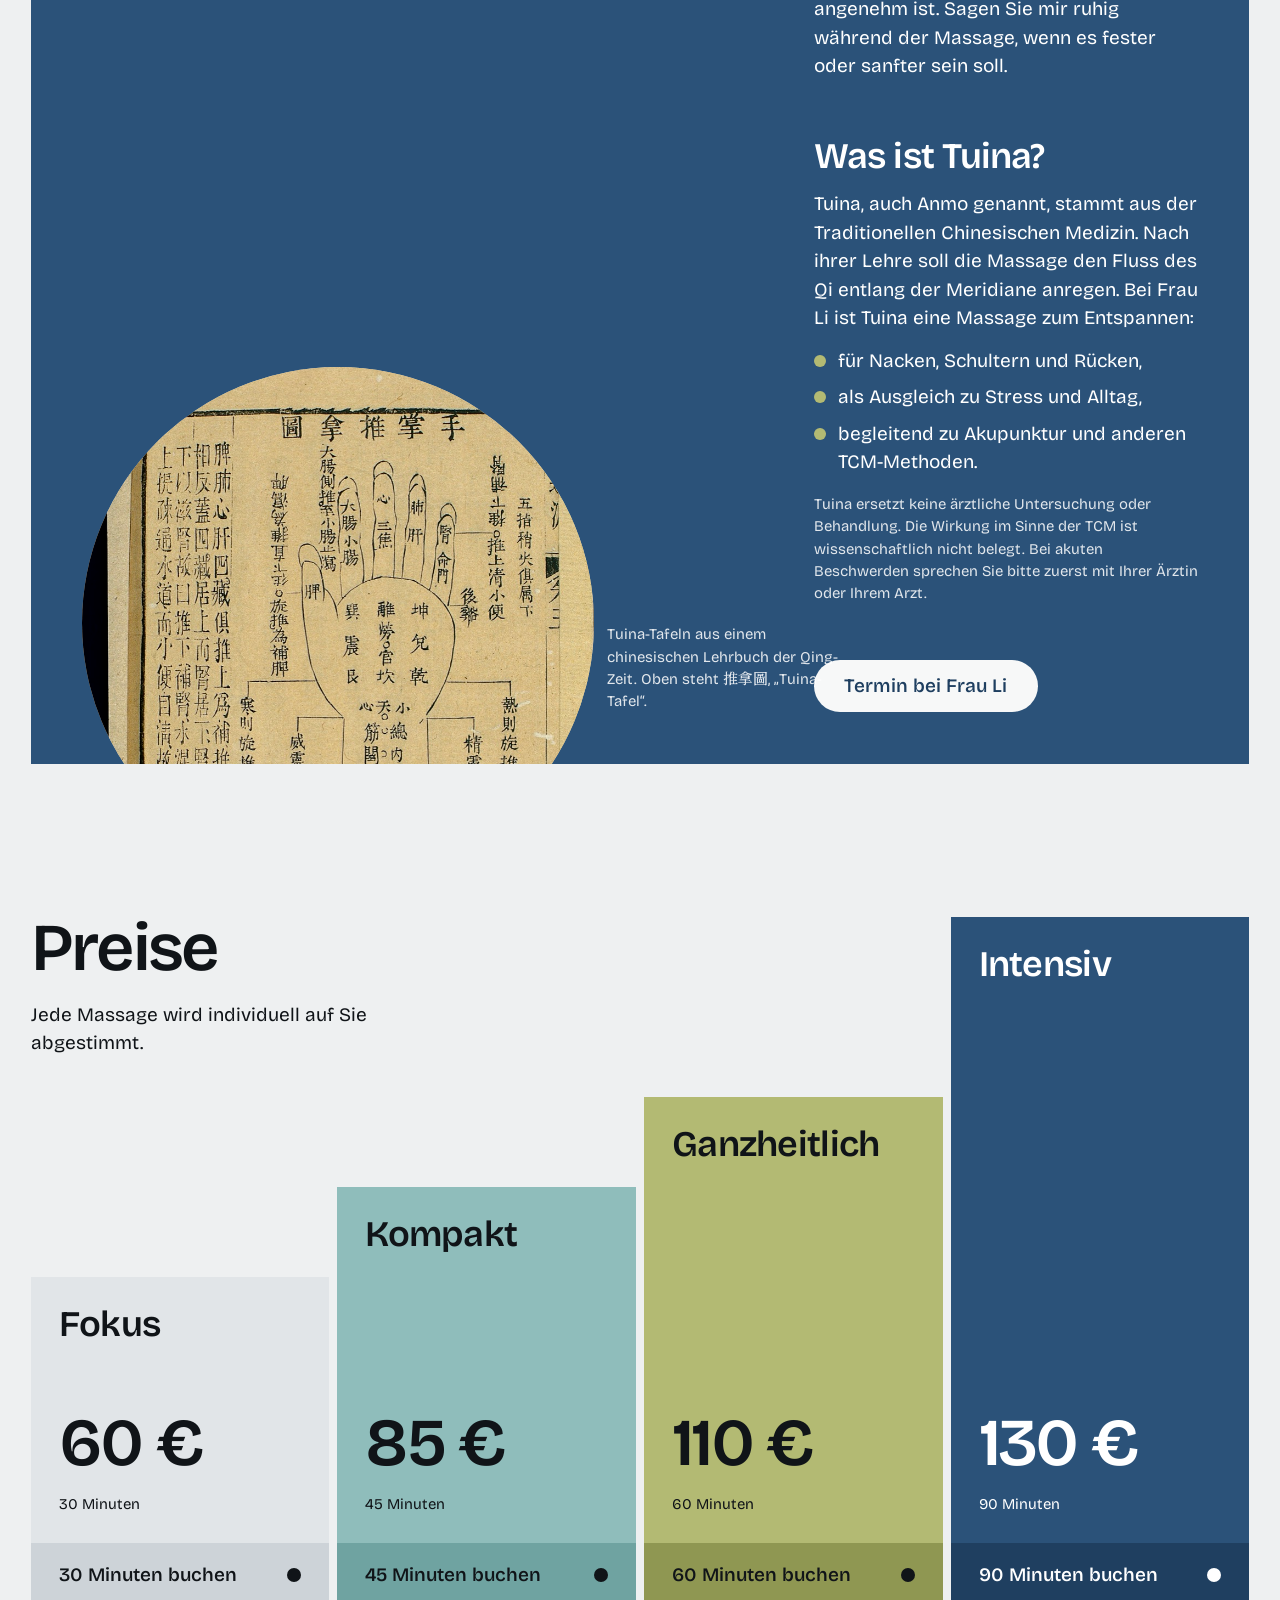
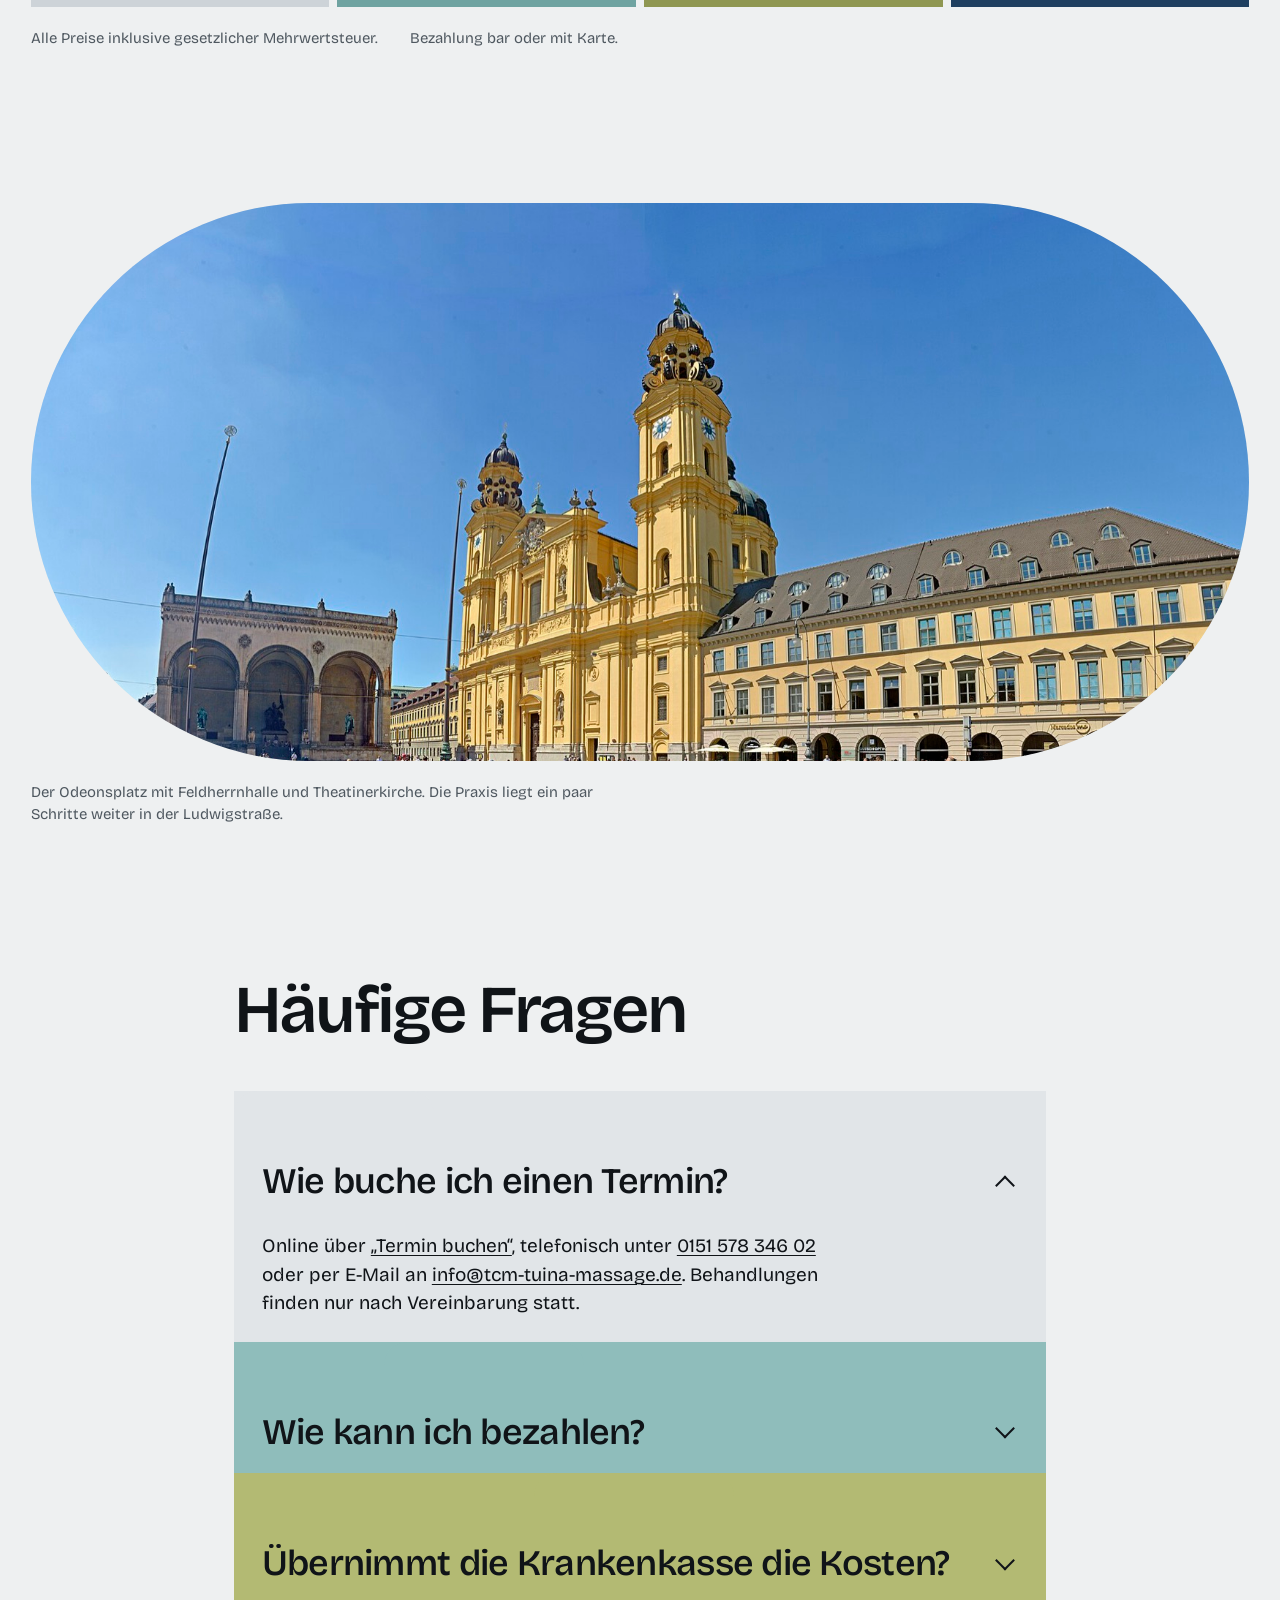
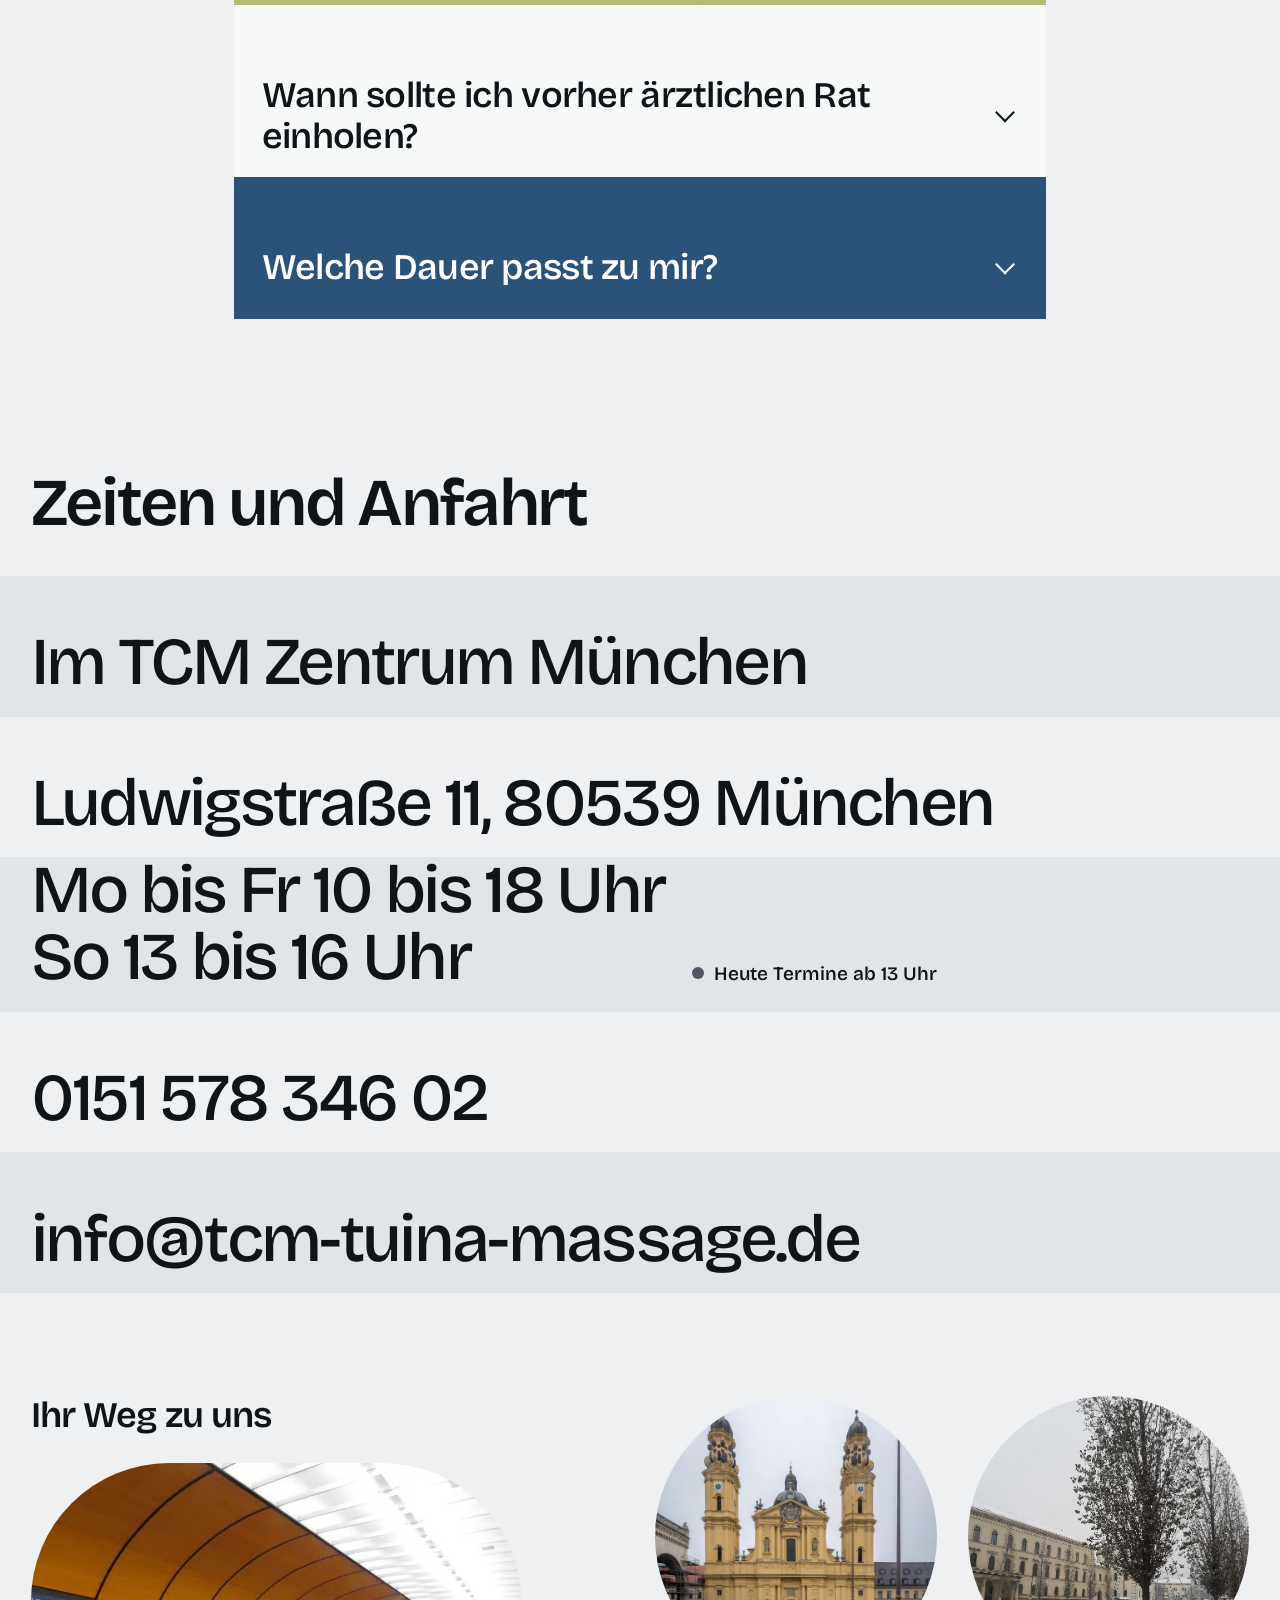
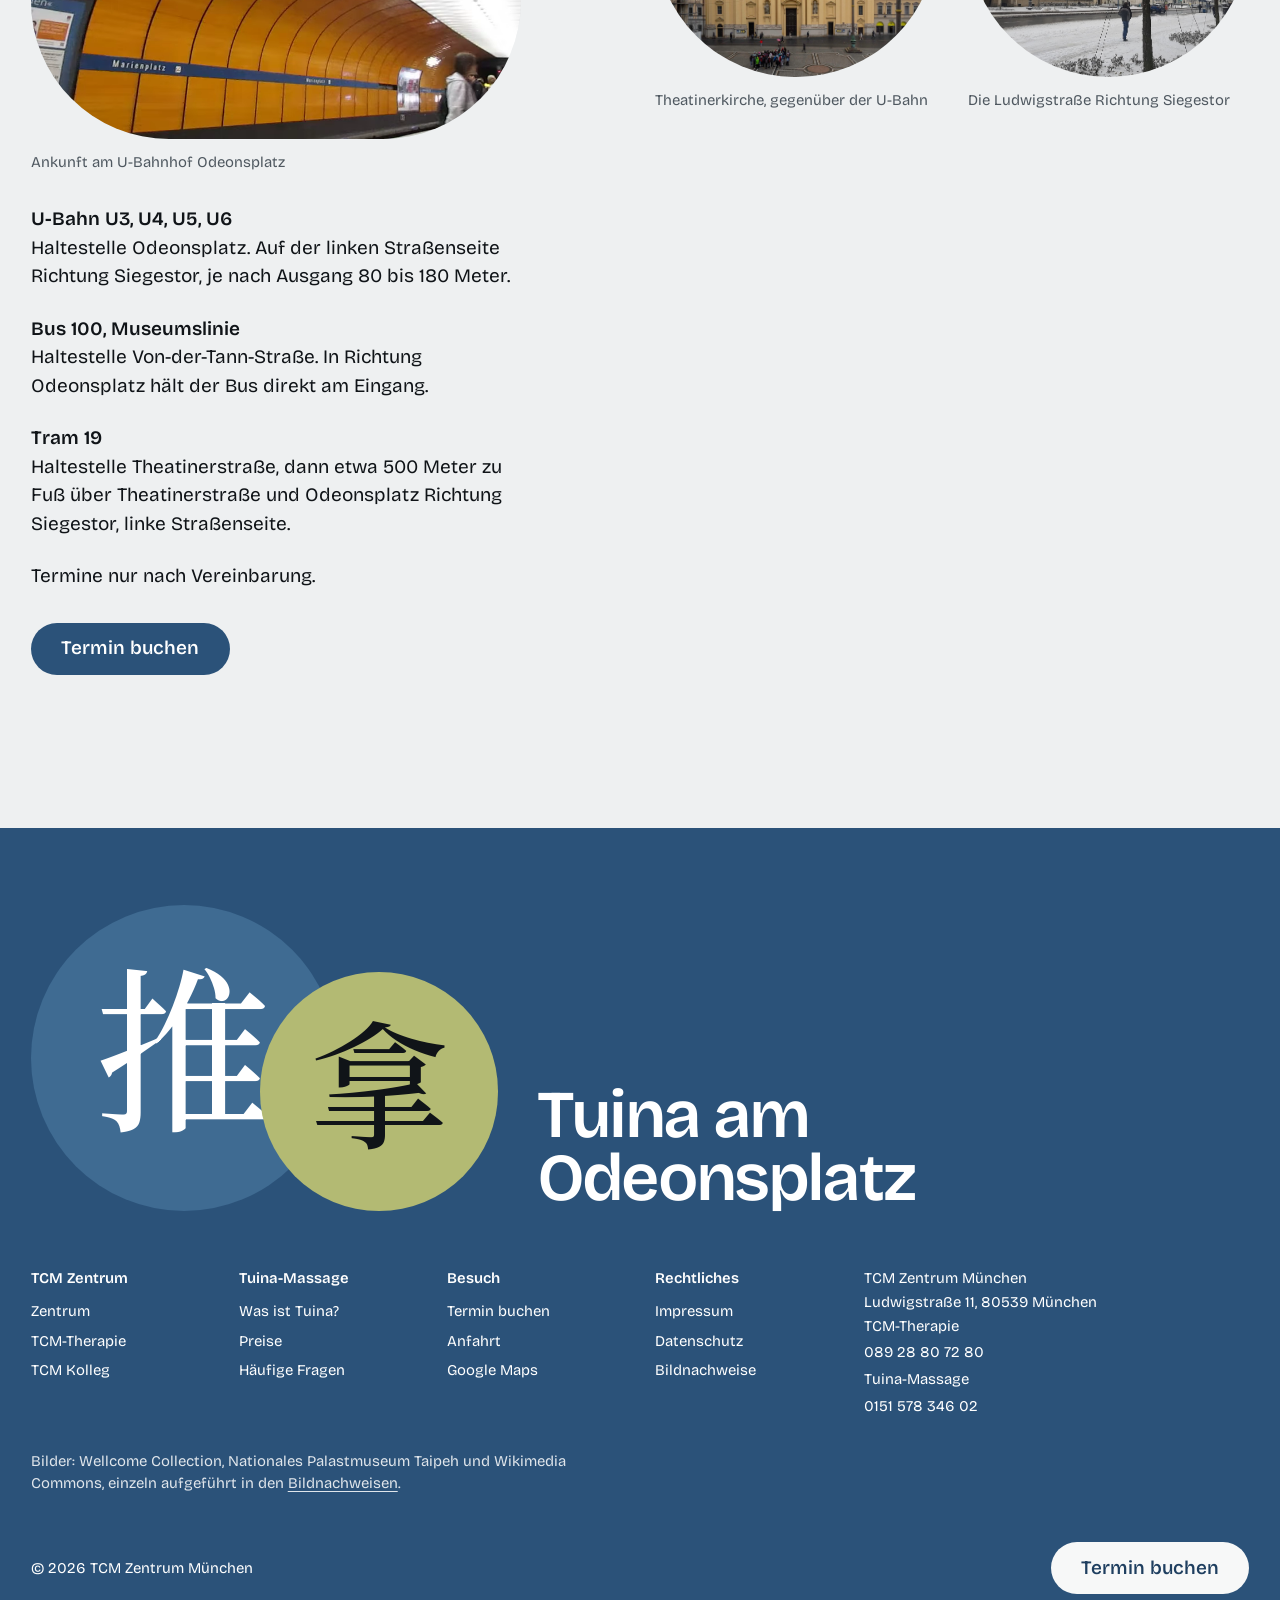
==== commit 155e4733: "Preise ohne Minutenpreis, Pfeile statt Punkte in den Fragen Co-Authored-By: Claude Opus 5.5 <noreply" ====
--- a/Website_1/index.html
+++ b/Website_1/index.html
@@ -13,7 +13,7 @@
 <meta name="theme-color" content="#eef0f1">
 <link rel="icon" href="assets/img/tuina-logo.svg">
 <link rel="preload" href="assets/fonts/bricolage-latin-wght-normal.woff2" as="font" type="font/woff2" crossorigin>
-<link rel="stylesheet" href="assets/style.css?v=e03aa3bc">
+<link rel="stylesheet" href="assets/style.css?v=00d39b48">
 <script type="application/ld+json">
 {
   "@context": "https://schema.org",
@@ -121,14 +121,14 @@
   <section class="prices" id="preise" aria-labelledby="preise-titel">
     <div class="price-row" data-reveal>
       <div class="price-head">
-        <h2 id="preise-titel">Preise nach Minuten</h2>
-        <p>Jede Behandlung wird individuell abgestimmt. Je länger, desto günstiger die Minute.</p>
+        <h2 id="preise-titel">Preise</h2>
+        <p>Jede Massage wird individuell auf Sie abgestimmt.</p>
       </div>
       <div class="tile t30">
         <div class="tile-body">
           <span class="name">Fokus</span>
           <span class="amount">60 €</span>
-          <span class="per">30 Minuten, 2,00 € pro Minute</span>
+          <span class="per">30 Minuten</span>
         </div>
         <a class="tile-btn" href="booking/" data-booking>30 Minuten buchen</a>
       </div>
@@ -136,7 +136,7 @@
         <div class="tile-body">
           <span class="name">Kompakt</span>
           <span class="amount">85 €</span>
-          <span class="per">45 Minuten, 1,89 € pro Minute</span>
+          <span class="per">45 Minuten</span>
         </div>
         <a class="tile-btn" href="booking/" data-booking>45 Minuten buchen</a>
       </div>
@@ -144,7 +144,7 @@
         <div class="tile-body">
           <span class="name">Ganzheitlich</span>
           <span class="amount">110 €</span>
-          <span class="per">60 Minuten, 1,83 € pro Minute</span>
+          <span class="per">60 Minuten</span>
         </div>
         <a class="tile-btn" href="booking/" data-booking>60 Minuten buchen</a>
       </div>
@@ -152,7 +152,7 @@
         <div class="tile-body">
           <span class="name">Intensiv</span>
           <span class="amount">130 €</span>
-          <span class="per">90 Minuten, 1,44 € pro Minute</span>
+          <span class="per">90 Minuten</span>
         </div>
         <a class="tile-btn" href="booking/" data-booking>90 Minuten buchen</a>
       </div>
@@ -248,6 +248,6 @@
     <iframe title="Online-Terminbuchung TCM Tuina Massage" data-src="https://app.cituro.com/booking/tcm-tuina-massage"></iframe>
   </div>
 </dialog>
-<script src="assets/main.js?v=e03aa3bc" defer></script>
+<script src="assets/main.js?v=00d39b48" defer></script>
 </body>
 </html>
--- a/Website_1/assets/style.css
+++ b/Website_1/assets/style.css
@@ -252,10 +252,11 @@
 }
 .card summary::-webkit-details-marker { display: none; }
 .card summary::after {
-  content: ""; flex: none; width: 22px; height: 22px; border-radius: 50%; background: currentColor;
-  transform: scale(0.55); transition: transform 220ms var(--ease-out);
-}
-.card details[open] summary::after { transform: scale(1); }
+  content: ""; flex: none; width: 12px; height: 12px; margin-right: 6px;
+  border-right: 2.5px solid currentColor; border-bottom: 2.5px solid currentColor;
+  transform: translateY(-25%) rotate(45deg); transition: transform 220ms var(--ease-out);
+}
+.card details[open] summary::after { transform: translateY(25%) rotate(-135deg); }
 .card details p { padding: 0 28px 34px; max-width: 54ch; }
 .card, .card .tab, .card details { background: var(--c); }
 .card:nth-child(5n+1) { --c: var(--surface); }
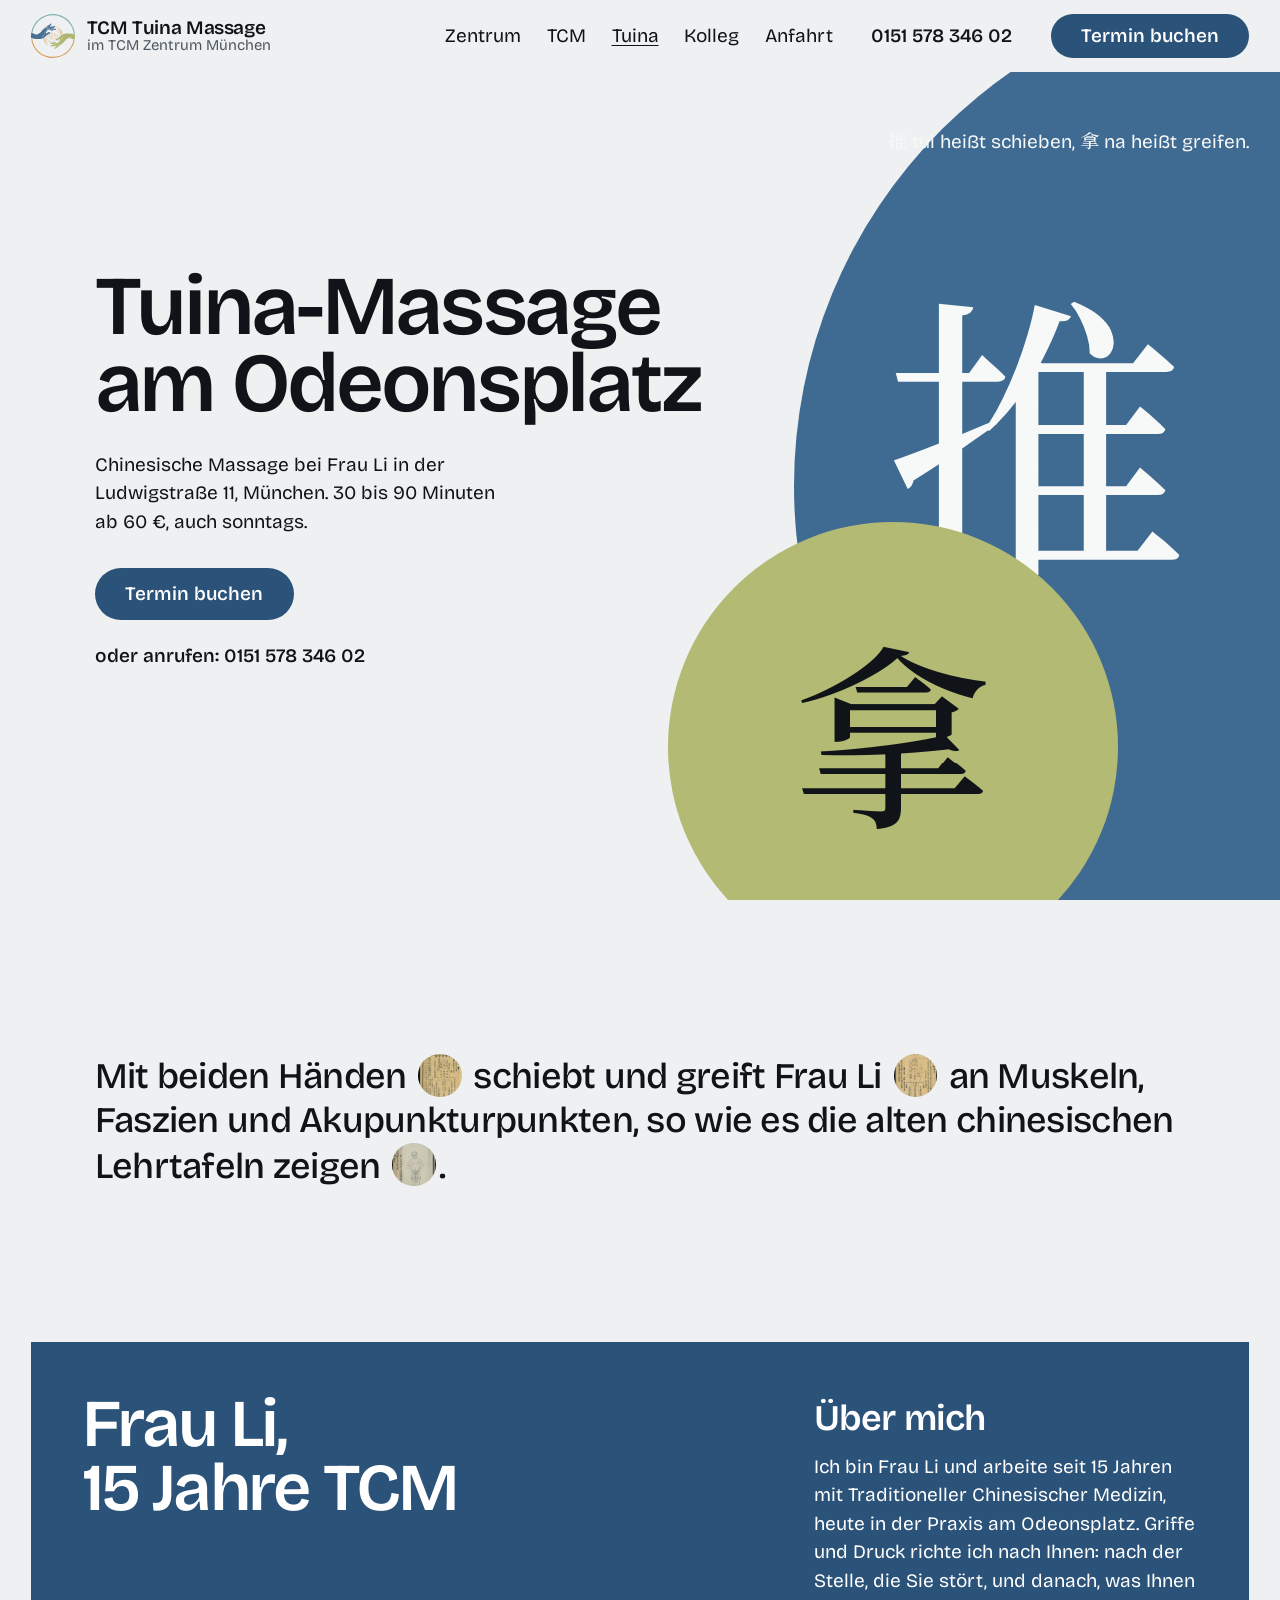
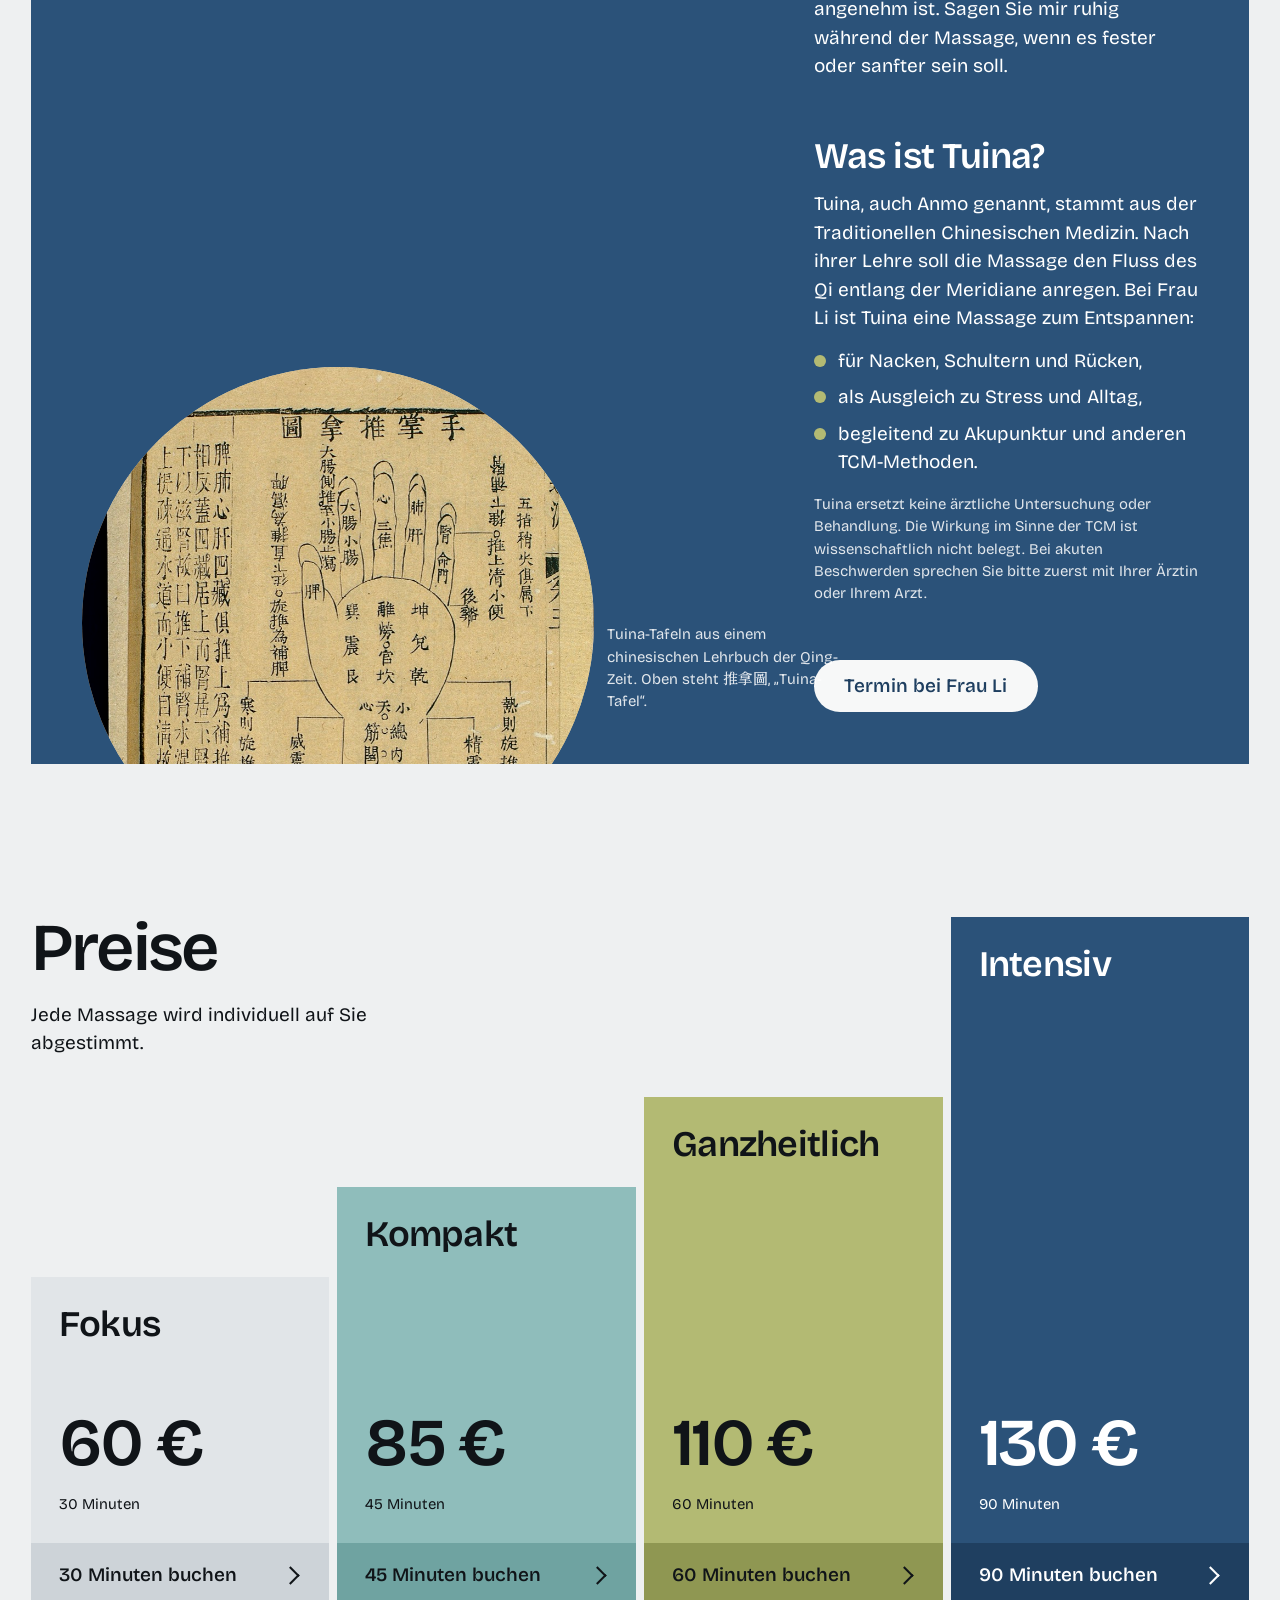
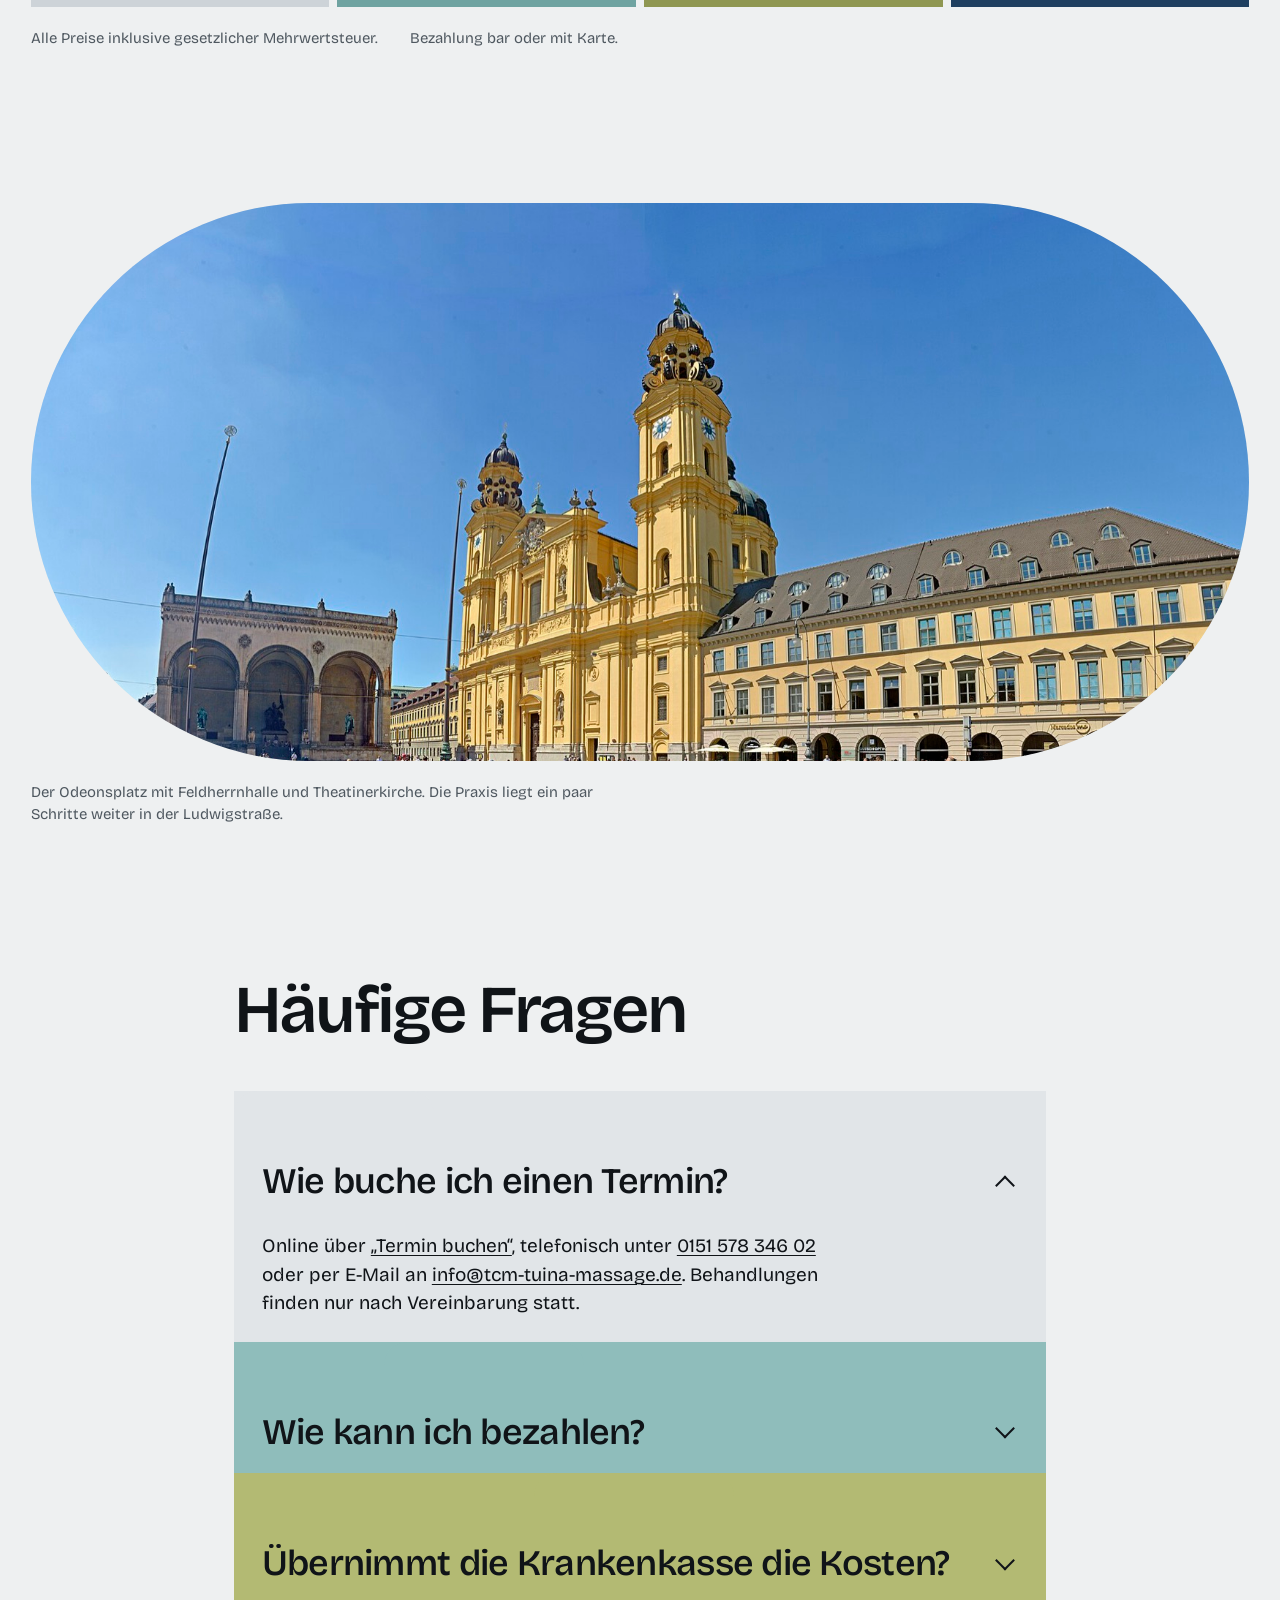
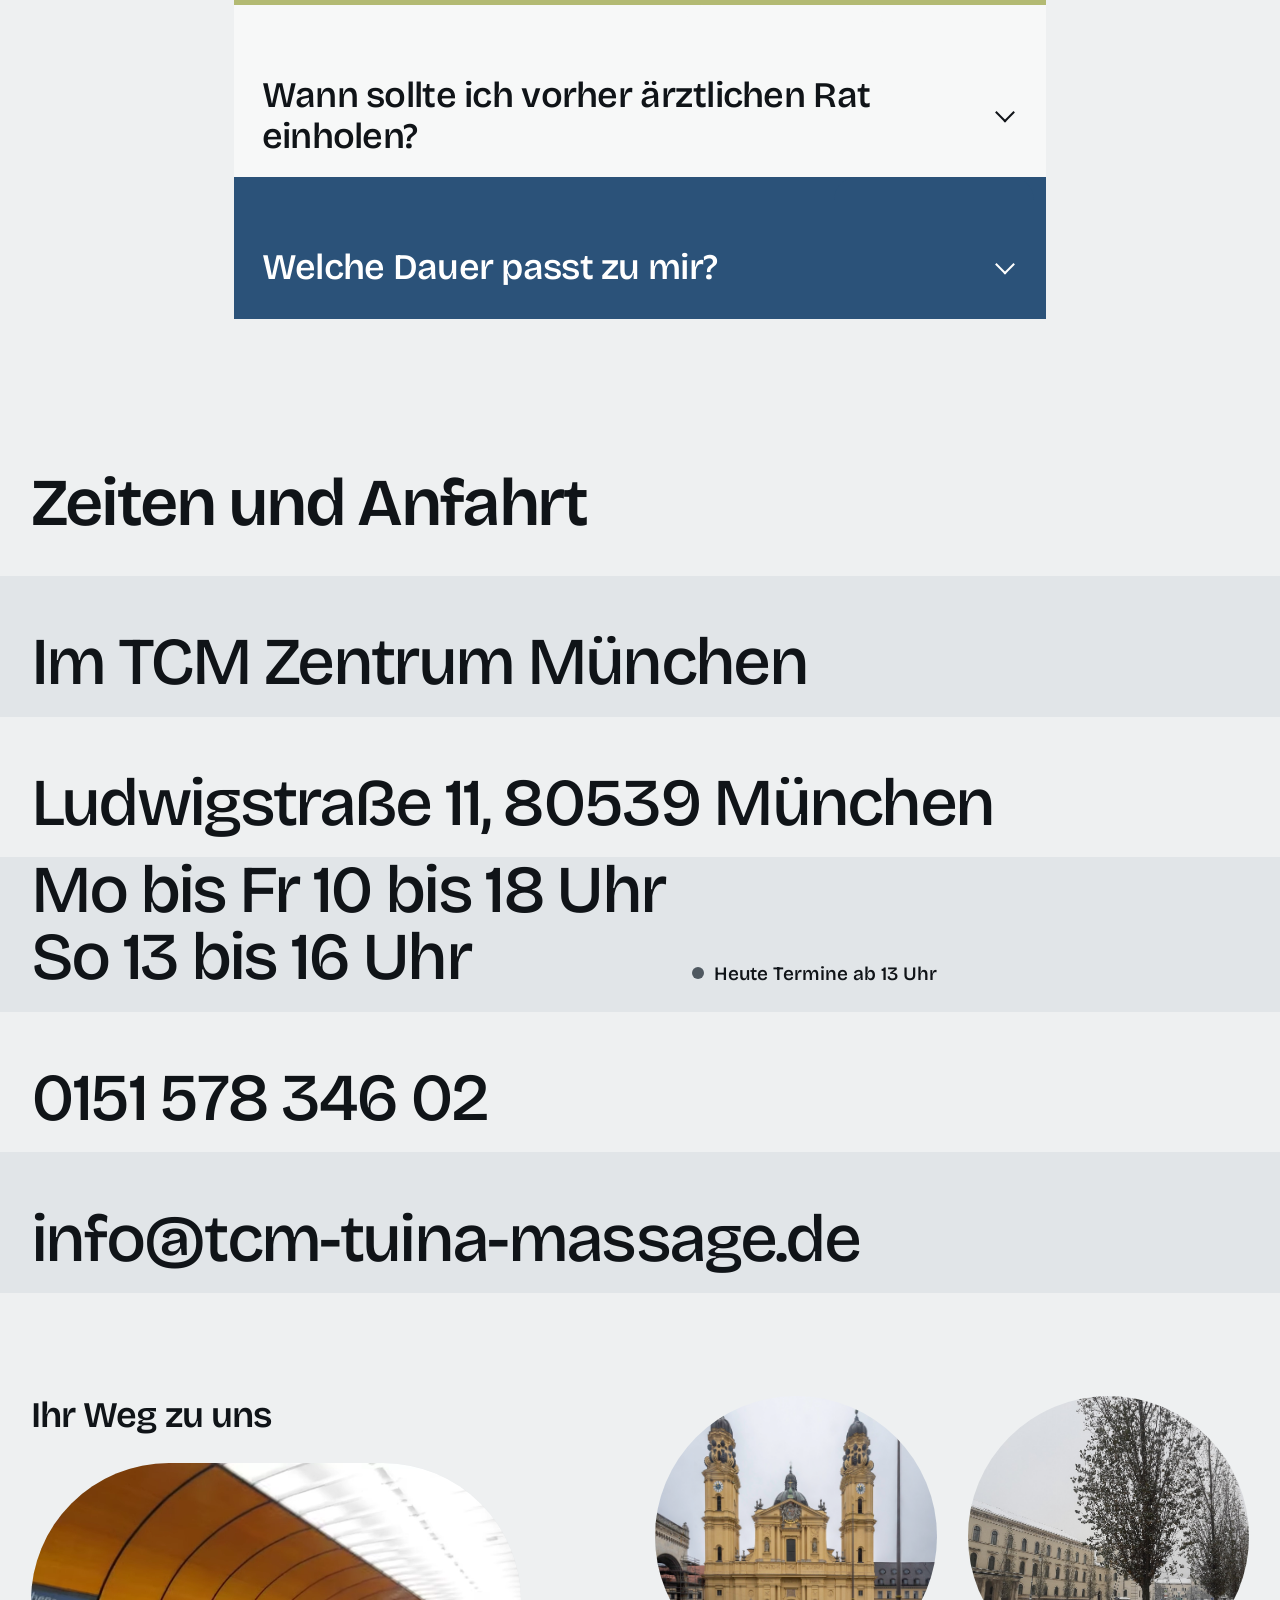
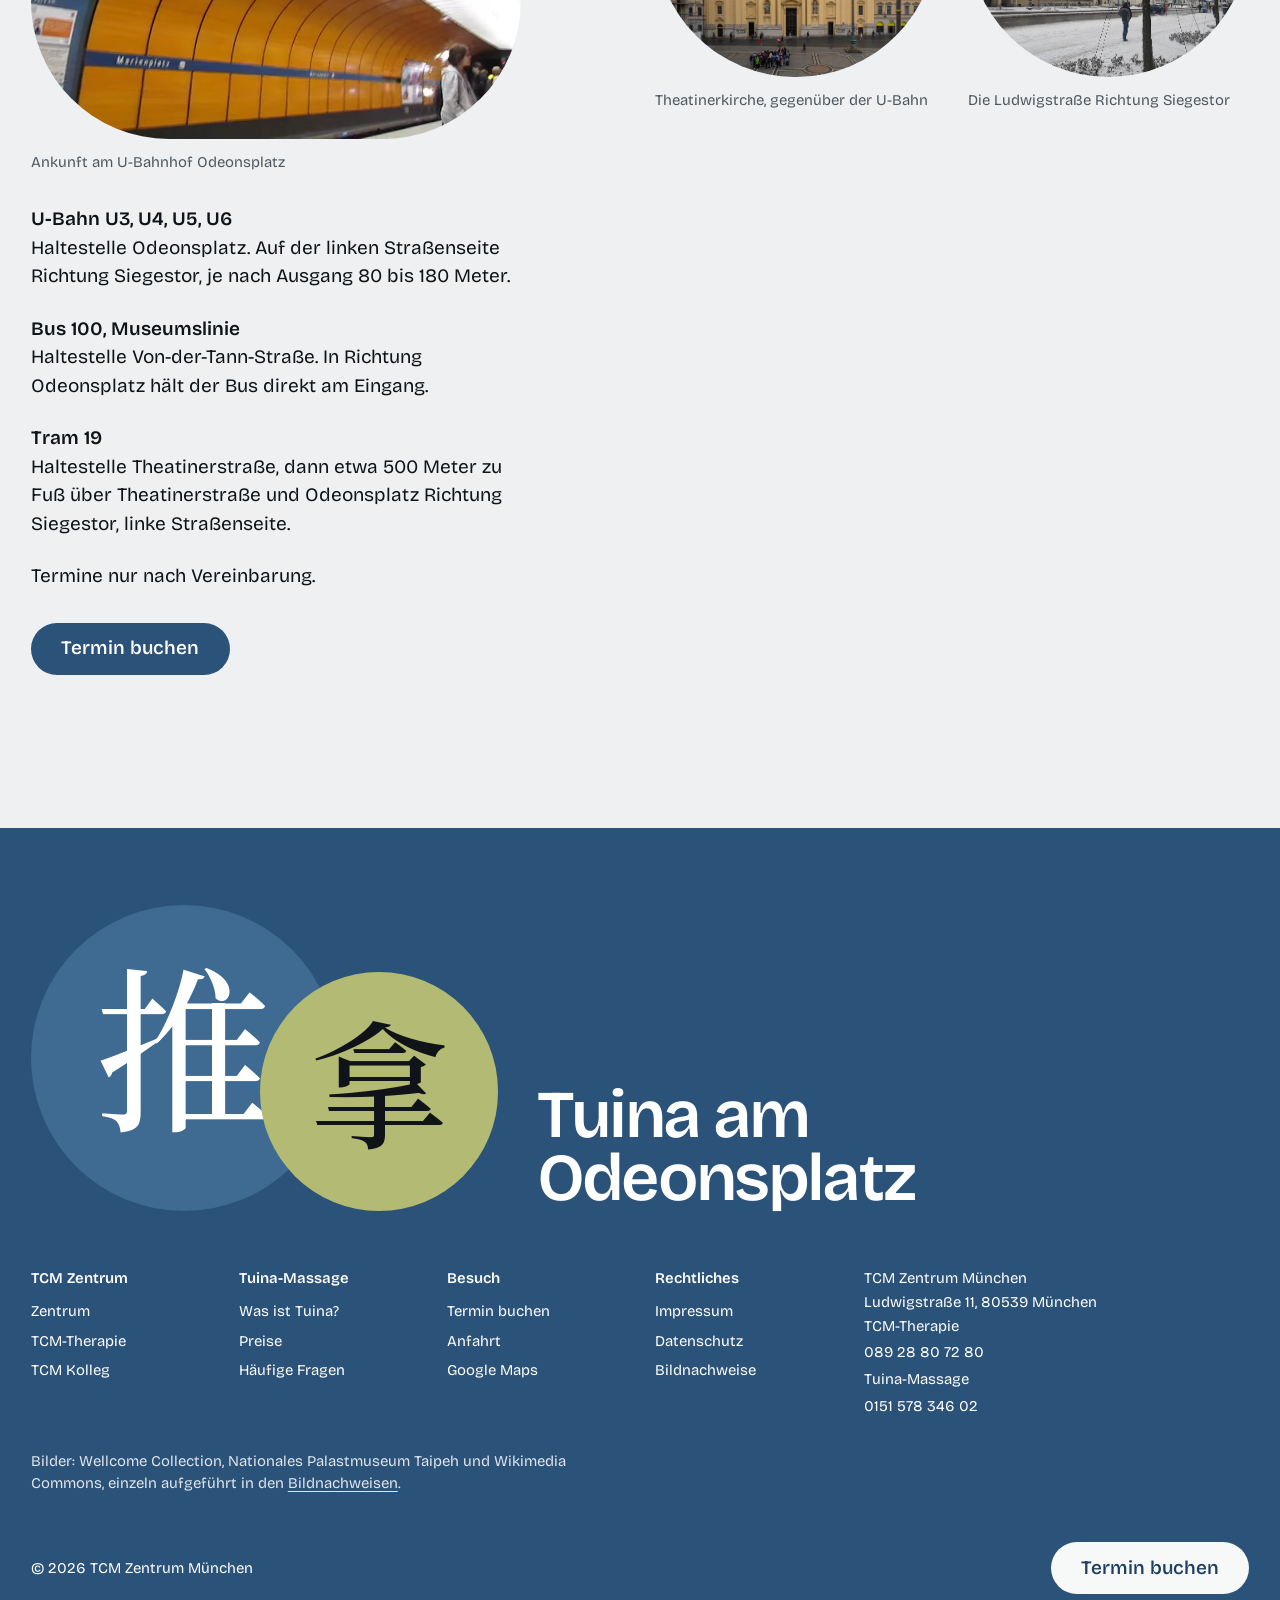
==== commit bbd43678: "Pfeile in den Preiskacheln, Buchungsfenster nennt die gewählte Massage Co-Authored-By: Claude Opus 5" ====
--- a/Website_1/index.html
+++ b/Website_1/index.html
@@ -13,7 +13,7 @@
 <meta name="theme-color" content="#eef0f1">
 <link rel="icon" href="assets/img/tuina-logo.svg">
 <link rel="preload" href="assets/fonts/bricolage-latin-wght-normal.woff2" as="font" type="font/woff2" crossorigin>
-<link rel="stylesheet" href="assets/style.css?v=00d39b48">
+<link rel="stylesheet" href="assets/style.css?v=eefee107">
 <script type="application/ld+json">
 {
   "@context": "https://schema.org",
@@ -130,7 +130,7 @@
           <span class="amount">60 €</span>
           <span class="per">30 Minuten</span>
         </div>
-        <a class="tile-btn" href="booking/" data-booking>30 Minuten buchen</a>
+        <a class="tile-btn" href="booking/" data-booking data-pick="Fokus" data-pick-info="30 Minuten, 60 €">30 Minuten buchen</a>
       </div>
       <div class="tile t45">
         <div class="tile-body">
@@ -138,7 +138,7 @@
           <span class="amount">85 €</span>
           <span class="per">45 Minuten</span>
         </div>
-        <a class="tile-btn" href="booking/" data-booking>45 Minuten buchen</a>
+        <a class="tile-btn" href="booking/" data-booking data-pick="Kompakt" data-pick-info="45 Minuten, 85 €">45 Minuten buchen</a>
       </div>
       <div class="tile t60">
         <div class="tile-body">
@@ -146,7 +146,7 @@
           <span class="amount">110 €</span>
           <span class="per">60 Minuten</span>
         </div>
-        <a class="tile-btn" href="booking/" data-booking>60 Minuten buchen</a>
+        <a class="tile-btn" href="booking/" data-booking data-pick="Ganzheitlich" data-pick-info="60 Minuten, 110 €">60 Minuten buchen</a>
       </div>
       <div class="tile t90">
         <div class="tile-body">
@@ -154,7 +154,7 @@
           <span class="amount">130 €</span>
           <span class="per">90 Minuten</span>
         </div>
-        <a class="tile-btn" href="booking/" data-booking>90 Minuten buchen</a>
+        <a class="tile-btn" href="booking/" data-booking data-pick="Intensiv" data-pick-info="90 Minuten, 130 €">90 Minuten buchen</a>
       </div>
     </div>
     <p class="price-foot"><span>Alle Preise inklusive gesetzlicher Mehrwertsteuer.</span><span>Bezahlung bar oder mit Karte.</span></p>
@@ -245,9 +245,10 @@
       <div><b id="booking-title">Tuina-Massage online buchen</b><small>Lieber telefonisch? <a href="tel:+4915157834602">0151 578 346 02</a></small><small>Buchungssystem der cituro GmbH, siehe <a href="datenschutz/#buchung">Datenschutzerklärung</a></small></div>
       <button class="booking-close" type="button" data-booking-close aria-label="Schließen"><svg viewBox="0 0 24 24" fill="none" stroke="currentColor" stroke-width="2.4" stroke-linecap="round" aria-hidden="true"><path d="M5 5l14 14M19 5L5 19"/></svg></button>
     </div>
+    <p class="booking-pick" aria-live="polite" hidden></p>
     <iframe title="Online-Terminbuchung TCM Tuina Massage" data-src="https://app.cituro.com/booking/tcm-tuina-massage"></iframe>
   </div>
 </dialog>
-<script src="assets/main.js?v=00d39b48" defer></script>
+<script src="assets/main.js?v=eefee107" defer></script>
 </body>
 </html>
--- a/Website_1/assets/style.css
+++ b/Website_1/assets/style.css
@@ -212,8 +212,12 @@
   display: flex; align-items: center; justify-content: space-between; min-height: 64px; padding: 0 28px;
   text-decoration: none; font-weight: 550; transition: background-color 180ms ease;
 }
-.tile-btn::after { content: ""; width: 14px; height: 14px; border-radius: 50%; background: currentColor; transition: transform 200ms var(--ease-out); }
-.tile-btn:hover::after { transform: scale(1.5); }
+.tile-btn::after {
+  content: ""; width: 11px; height: 11px; margin-right: 4px;
+  border-right: 2.5px solid currentColor; border-top: 2.5px solid currentColor;
+  transform: rotate(45deg); transition: transform 200ms var(--ease-out);
+}
+.tile-btn:hover::after { transform: translateX(4px) rotate(45deg); }
 .tile-btn:active { transform: scale(0.99); }
 .t30 { grid-column: 1; height: 330px; background: var(--surface); }
 .t30 .tile-btn { background: #cdd3d8; }
@@ -347,6 +351,8 @@
 .booking-bar small { display: block; font-size: var(--step-small); color: var(--muted); line-height: 1.35; }
 .booking-bar small + small { margin-top: 2px; }
 html:has(dialog.booking[open]) { overflow: hidden; }
+.booking-pick { margin: 0; padding: 12px 20px; background: var(--na); color: var(--ink); font-size: var(--step-small); line-height: 1.4; }
+.booking-pick b { font-weight: 650; }
 .booking-close { margin-left: auto; flex: none; width: 44px; height: 44px; border-radius: 50%; border: 0; background: var(--paper); color: var(--ink); cursor: pointer; display: grid; place-items: center; transition: transform 140ms var(--ease-out); }
 .booking-close:active { transform: scale(0.92); }
 .booking-close svg { width: 18px; height: 18px; }
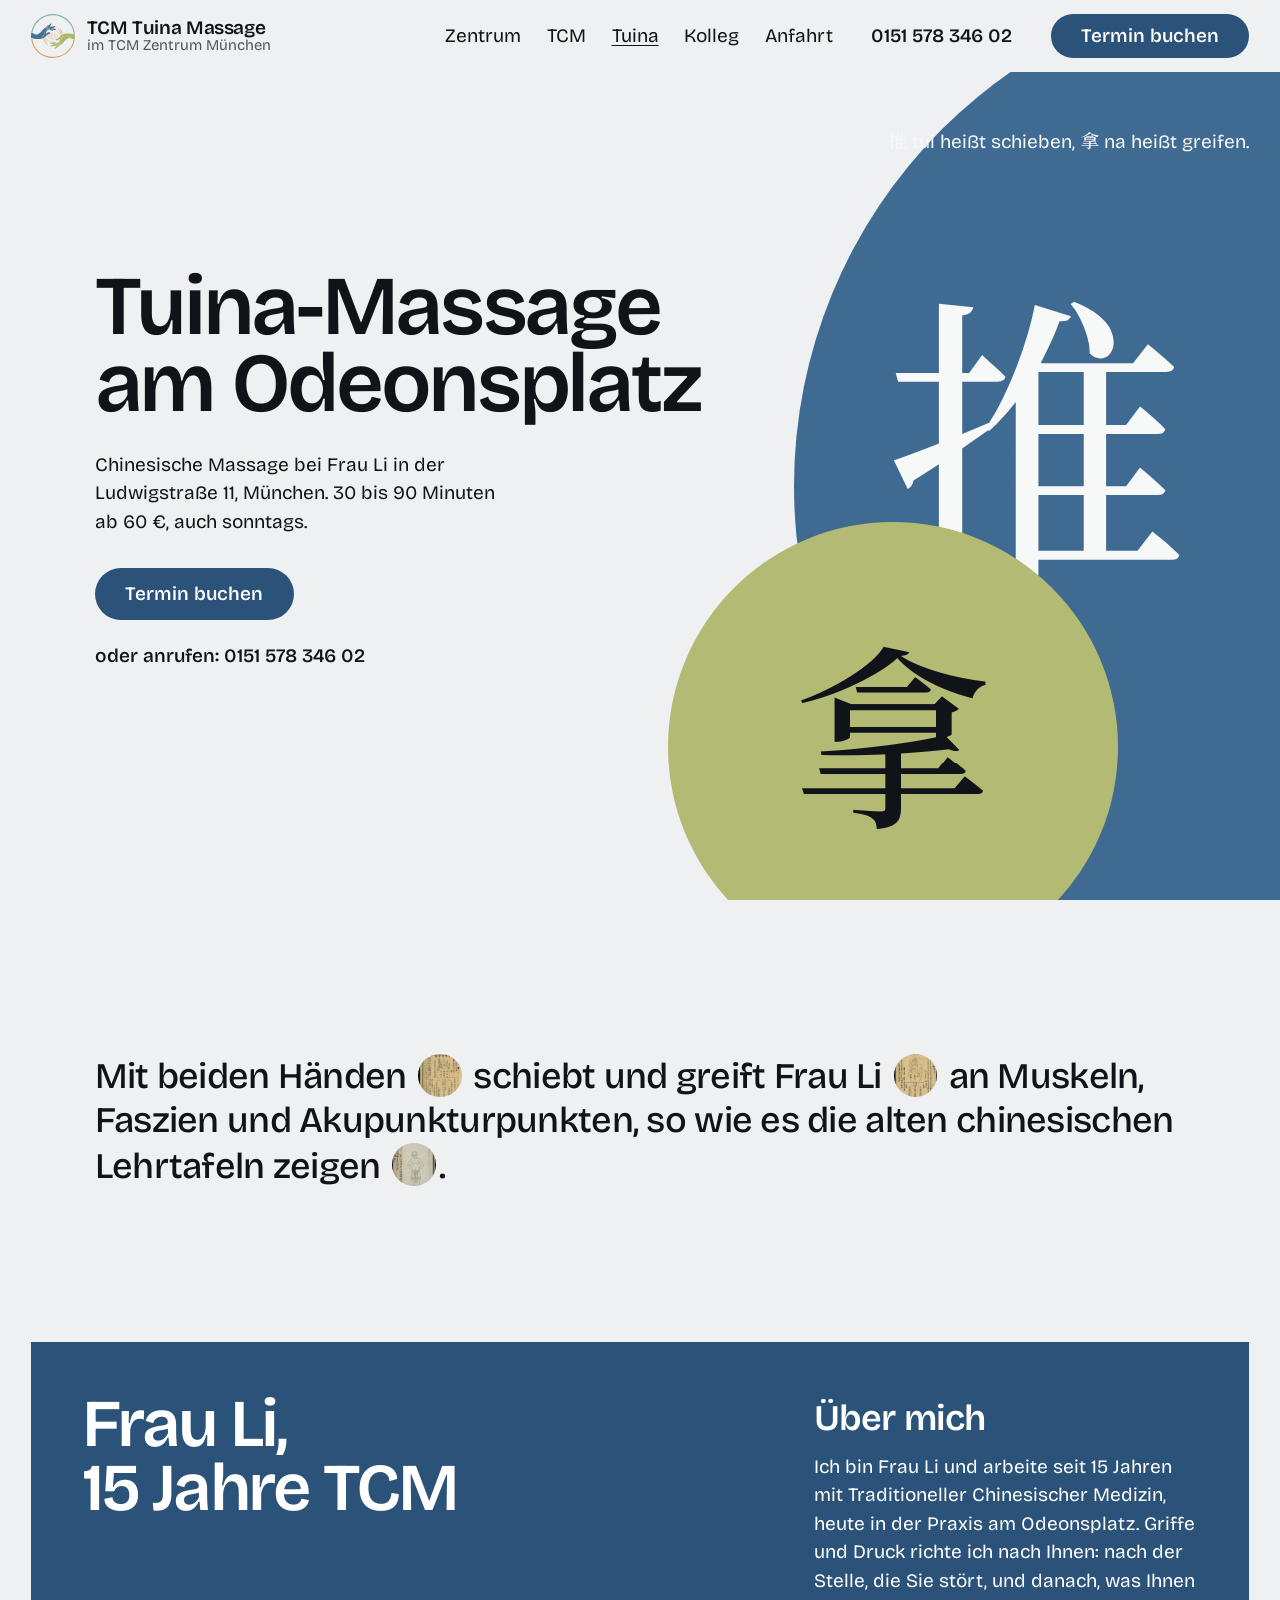
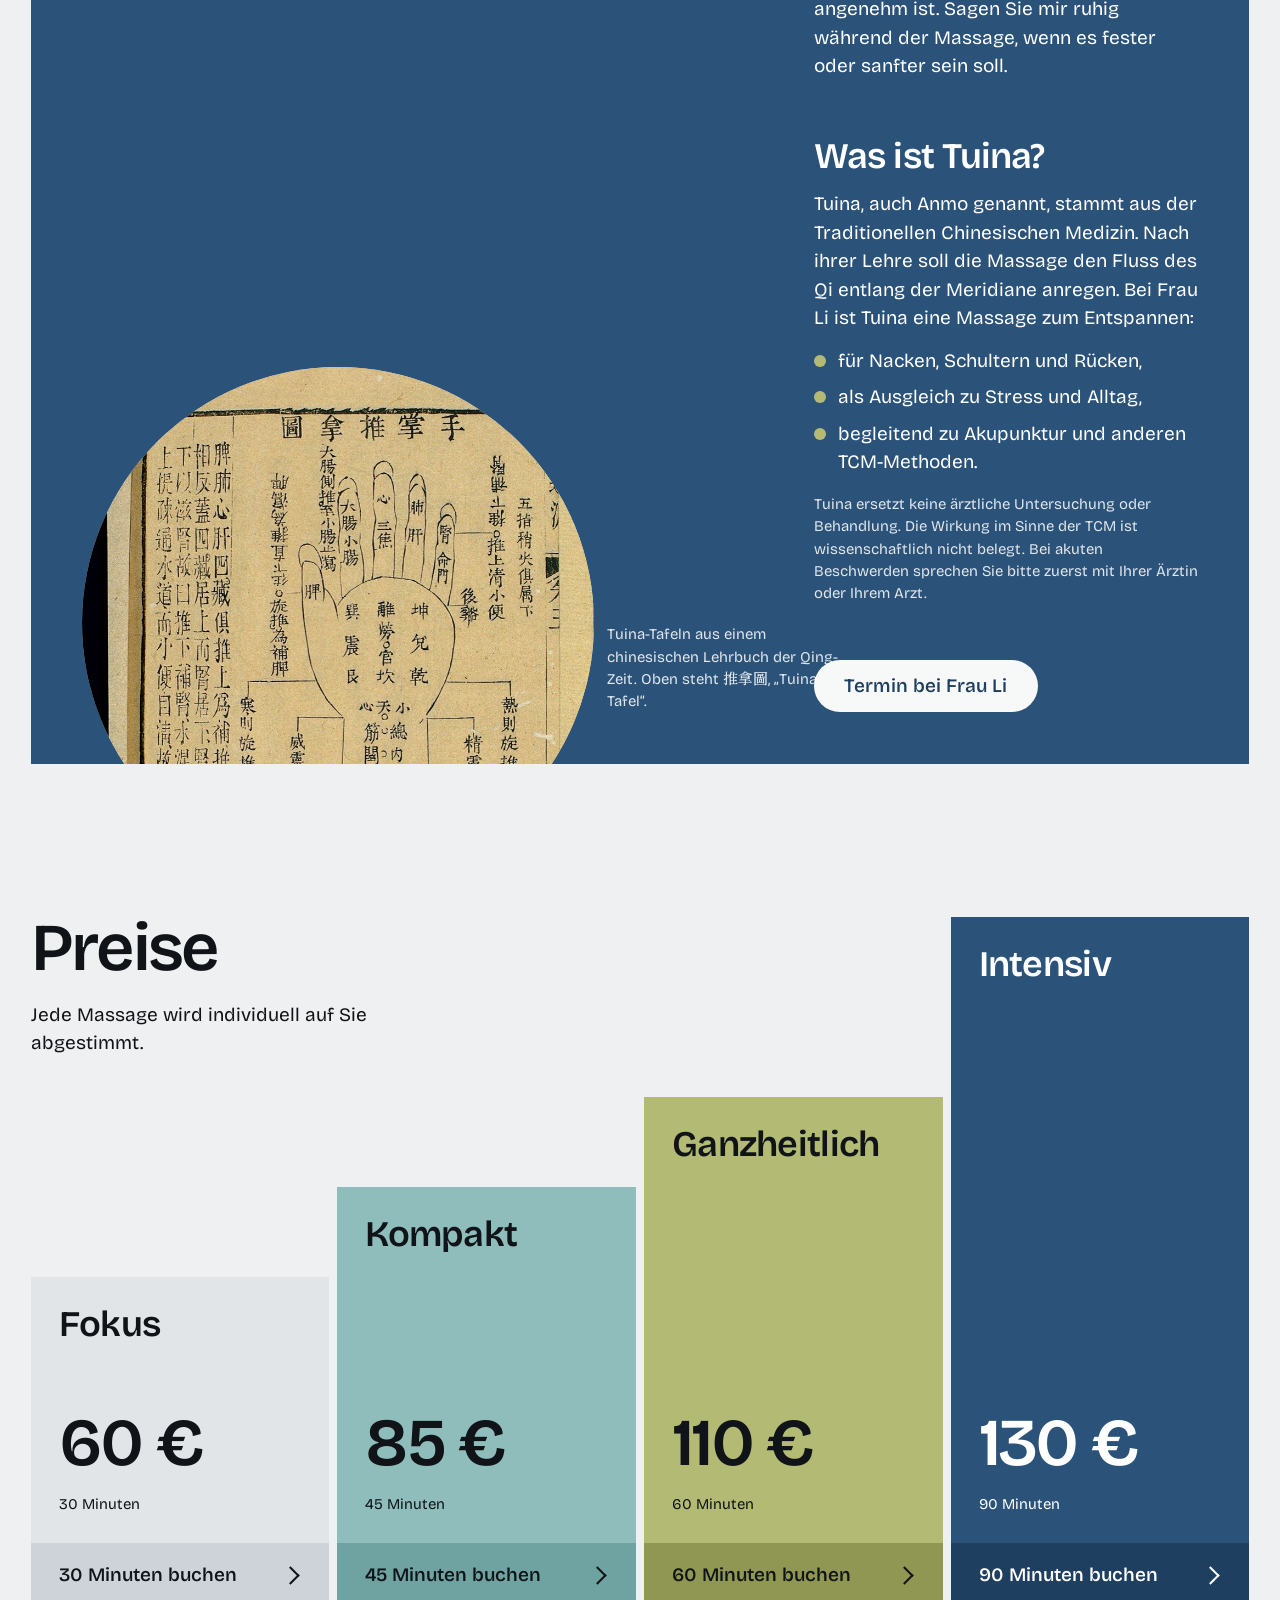
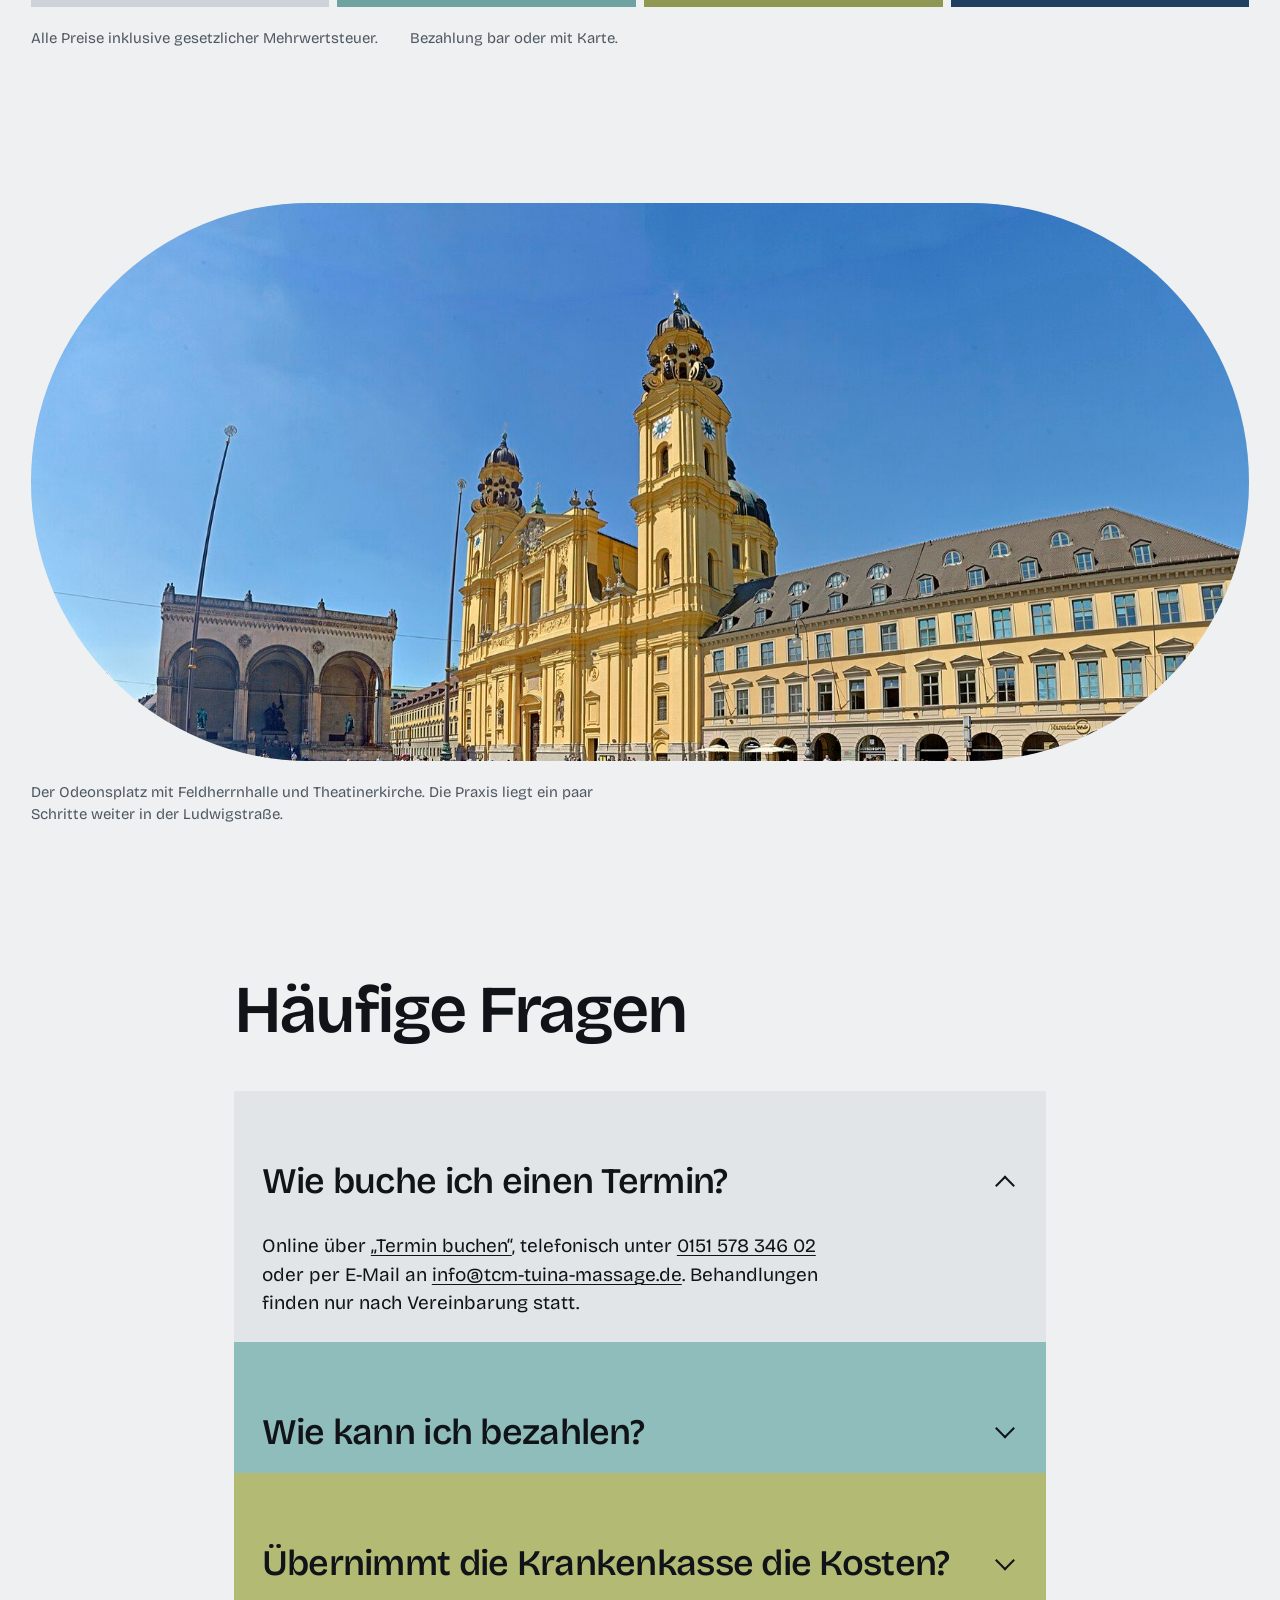
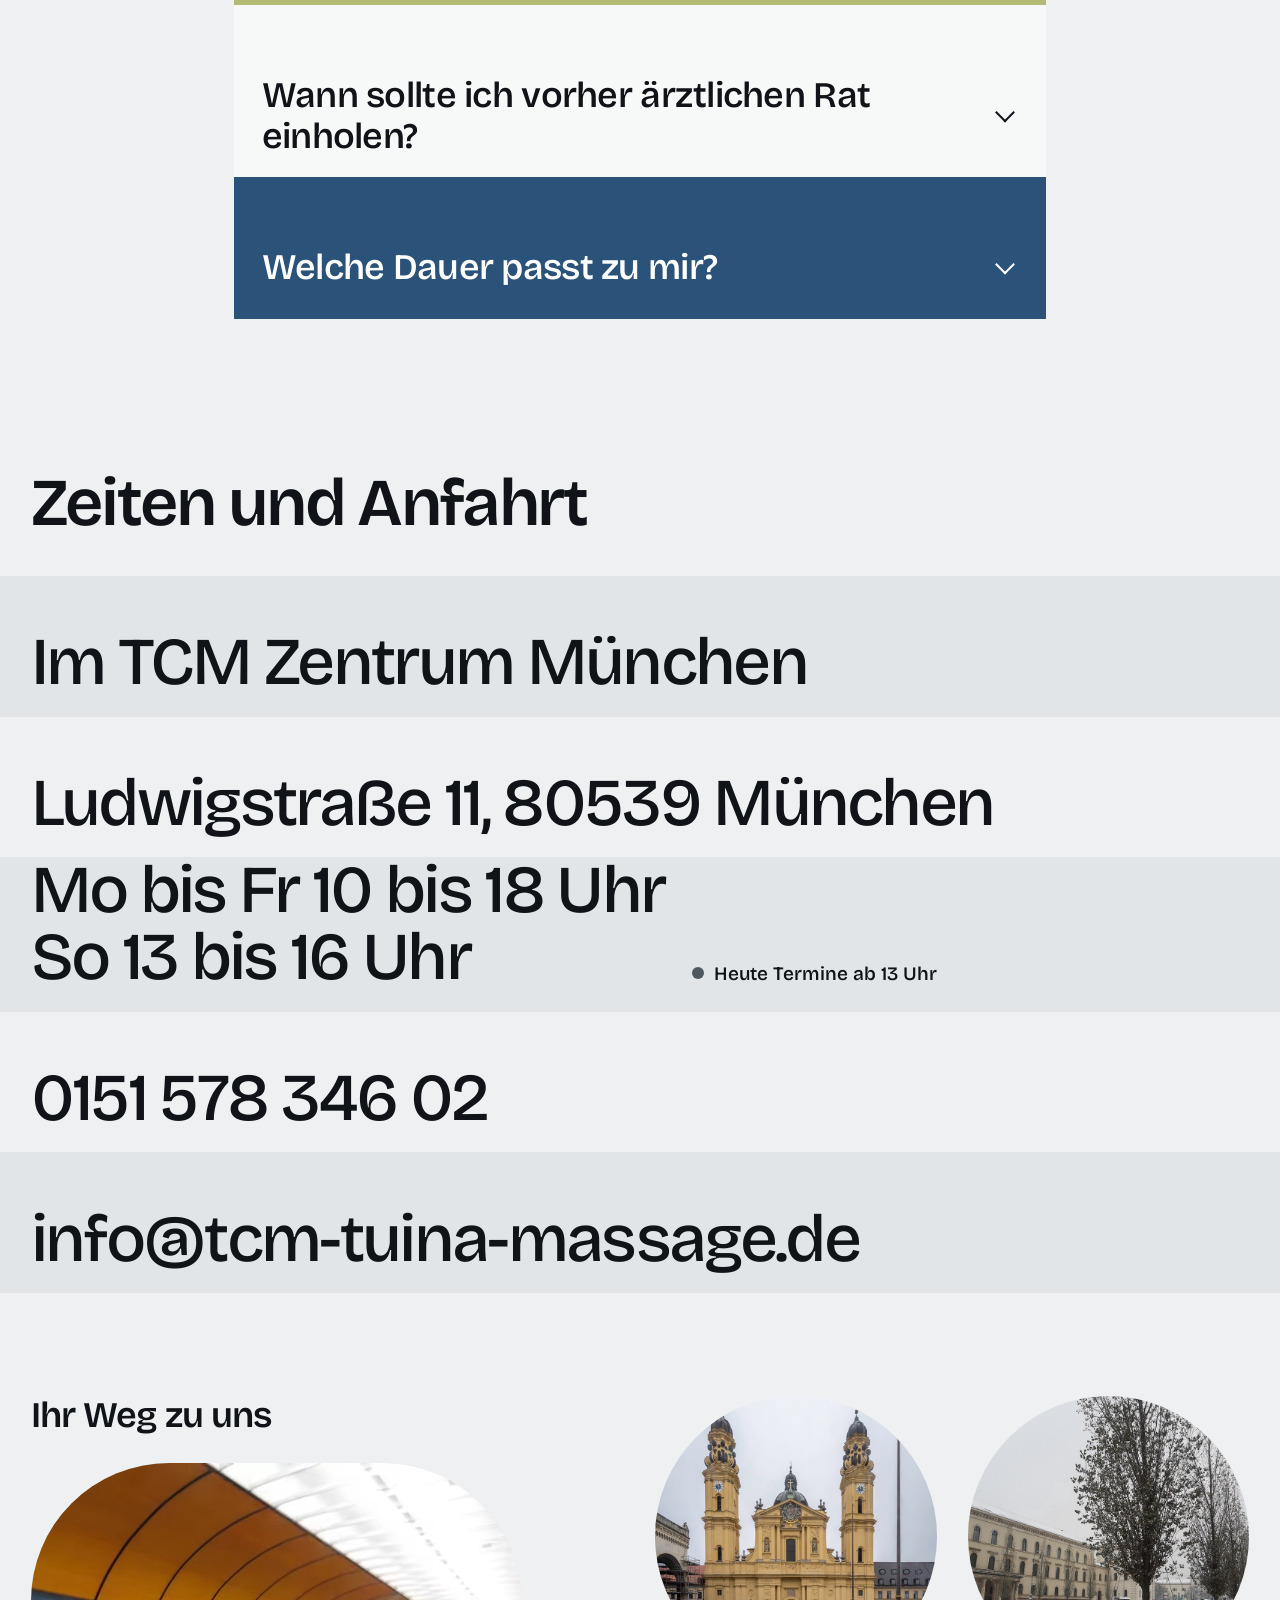
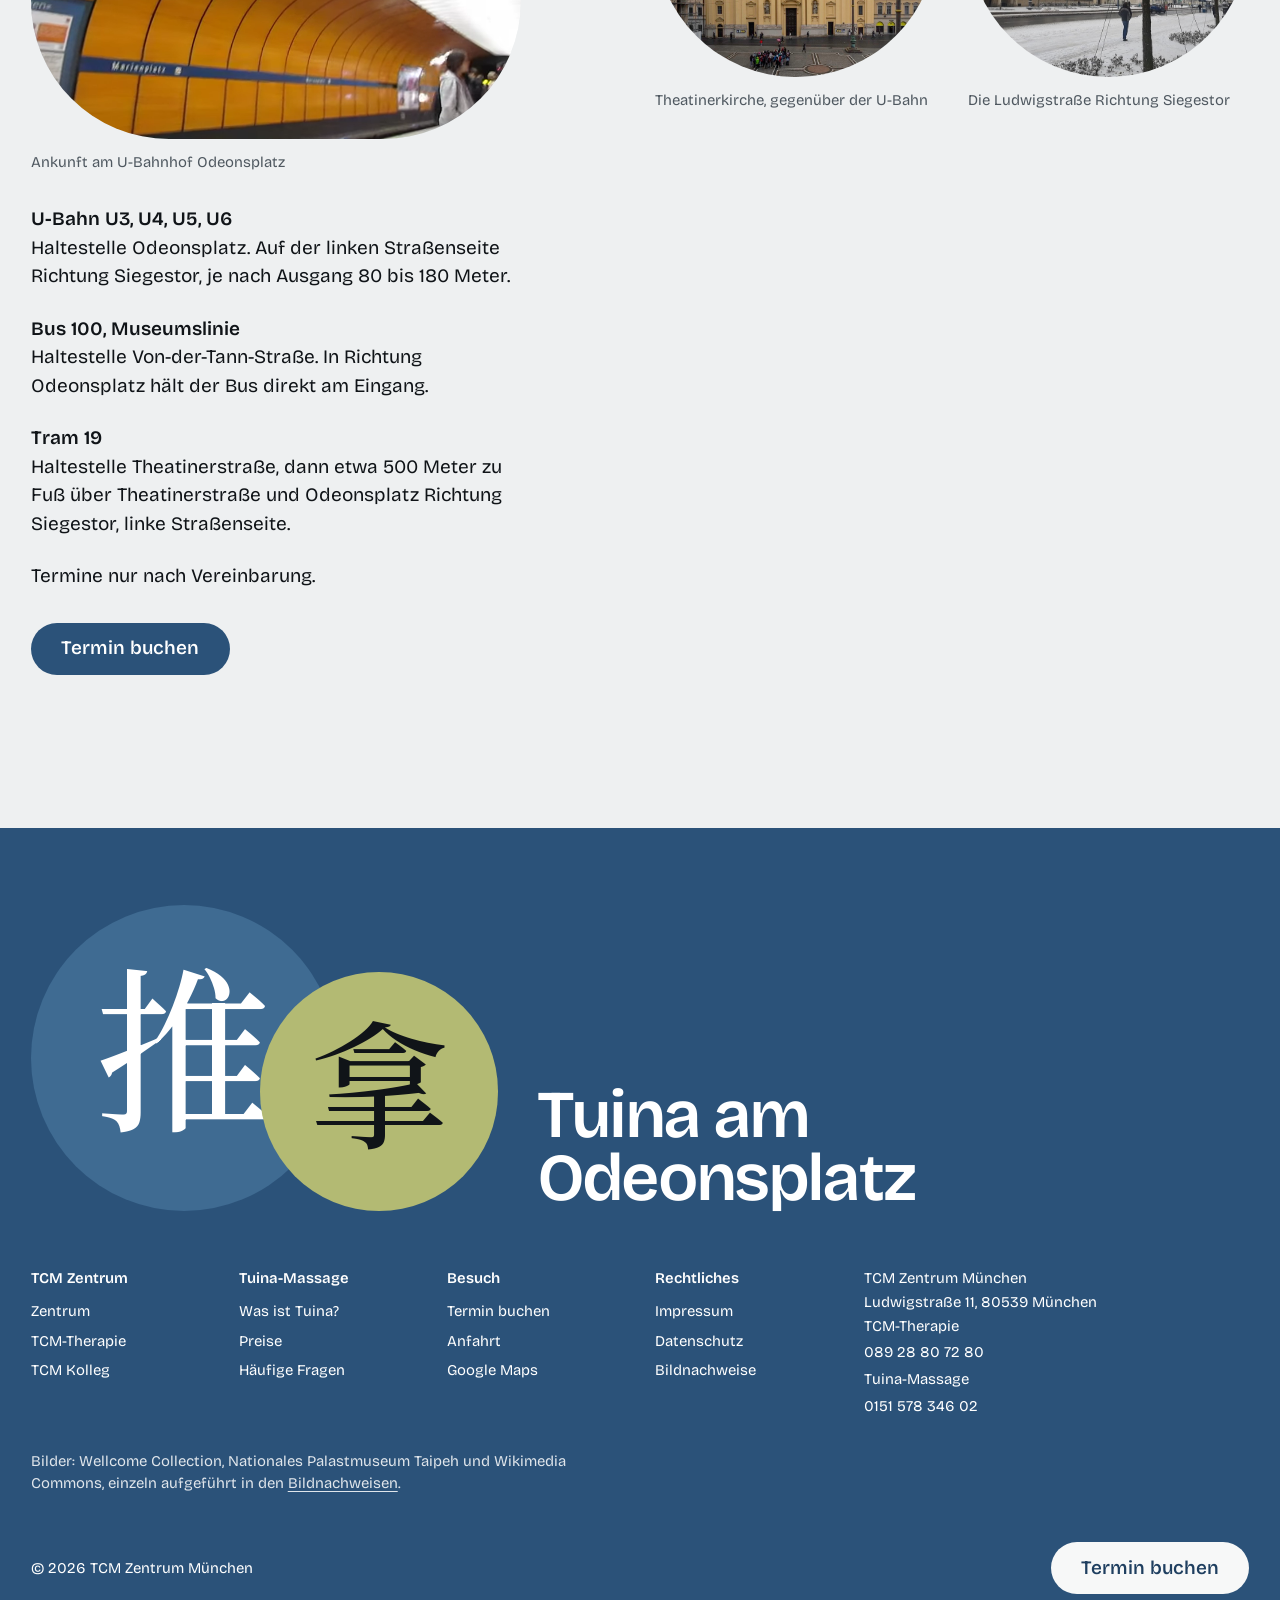
==== commit 8773ecf3: "Feinschliff: kleinere Bilder, Vorschau-Angaben, Abstände auf TCM-Seite und Smartphone Co-Authored-By" ====
--- a/Website_1/index.html
+++ b/Website_1/index.html
@@ -9,11 +9,13 @@
 <meta property="og:title" content="Tuina-Massage München am Odeonsplatz | TCM Zentrum München">
 <meta property="og:description" content="Chinesische Tuina-Massage bei Frau Li am Odeonsplatz, Ludwigstraße 11. 30 bis 90 Minuten ab 60 €, auch sonntags. Online oder telefonisch buchen.">
 <meta property="og:image" content="https://tcm-tuina-massage.de/assets/img/odeonsplatz.jpg">
+<meta property="og:type" content="website">
+<meta property="og:url" content="https://tcm-tuina-massage.de/">
 <meta property="og:locale" content="de_DE">
 <meta name="theme-color" content="#eef0f1">
 <link rel="icon" href="assets/img/tuina-logo.svg">
 <link rel="preload" href="assets/fonts/bricolage-latin-wght-normal.woff2" as="font" type="font/woff2" crossorigin>
-<link rel="stylesheet" href="assets/style.css?v=eefee107">
+<link rel="stylesheet" href="assets/style.css?v=a5007cd2">
 <script type="application/ld+json">
 {
   "@context": "https://schema.org",
@@ -83,7 +85,7 @@
     <div class="orbs">
       <div class="orb orb-tui"><svg class="glyph g-tui" viewBox="0 0 100 100" aria-hidden="true"><text x="50" y="50" text-anchor="middle" dominant-baseline="central">推</text></svg></div>
       <div class="orb orb-na"><svg class="glyph g-na" viewBox="0 0 100 100" aria-hidden="true"><text x="50" y="50" text-anchor="middle" dominant-baseline="central">拿</text></svg></div>
-      <p class="orb-key"><span class="han">推</span> tui heißt schieben, <span class="han">拿</span> na heißt greifen.</p>
+      <p class="orb-key"><span class="han" lang="zh">推</span> tui heißt schieben, <span class="han" lang="zh">拿</span> na heißt greifen.</p>
     </div>
   </section>
 
@@ -115,7 +117,7 @@
       <img src="assets/img/tuina-tafel-handruecken.jpg" alt="Chinesischer Holzschnitt: Tuina-Tafel des Handrückens" width="933" height="1400" loading="lazy" decoding="async">
       <img src="assets/img/tuina-tafel-unterarm.jpg" alt="Chinesischer Holzschnitt: Tuina-Tafel für Handfläche und Unterarm" width="933" height="1400" loading="lazy" decoding="async">
     </div>
-    <p class="chart-caption">Tuina-Tafeln aus einem chinesischen Lehrbuch der Qing-Zeit. Oben steht <span class="han">推拿圖</span>, „Tuina-Tafel“.</p>
+    <p class="chart-caption">Tuina-Tafeln aus einem chinesischen Lehrbuch der Qing-Zeit. Oben steht <span class="han" lang="zh">推拿圖</span>, „Tuina-Tafel“.</p>
   </section>
 
   <section class="prices" id="preise" aria-labelledby="preise-titel">
@@ -249,6 +251,6 @@
     <iframe title="Online-Terminbuchung TCM Tuina Massage" data-src="https://app.cituro.com/booking/tcm-tuina-massage"></iframe>
   </div>
 </dialog>
-<script src="assets/main.js?v=eefee107" defer></script>
+<script src="assets/main.js?v=a5007cd2" defer></script>
 </body>
 </html>
--- a/Website_1/assets/style.css
+++ b/Website_1/assets/style.css
@@ -585,3 +585,13 @@
 .download-inner p, .download-inner .btn { grid-column: 1; justify-self: start; }
 @media (max-width: 900px) { .dl-pic { grid-column: 1; grid-row: auto; justify-self: start; } }
 .price-foot a[href^="mailto"] { white-space: nowrap; }
+
+/* Methoden direkt unter der Einleitung: kein doppelter Abstand */
+.page-top + .methods { padding-top: clamp(16px, 2vw, 32px); }
+
+@media (max-width: 900px) {
+  .hero + .statement { padding-top: 48px; }
+  .tile-body, .t45 .tile-body, .t60 .tile-body { min-height: 0; }
+  .t90 .tile-body { min-height: 200px; }
+  .tile .amount { margin-top: 28px; }
+}
